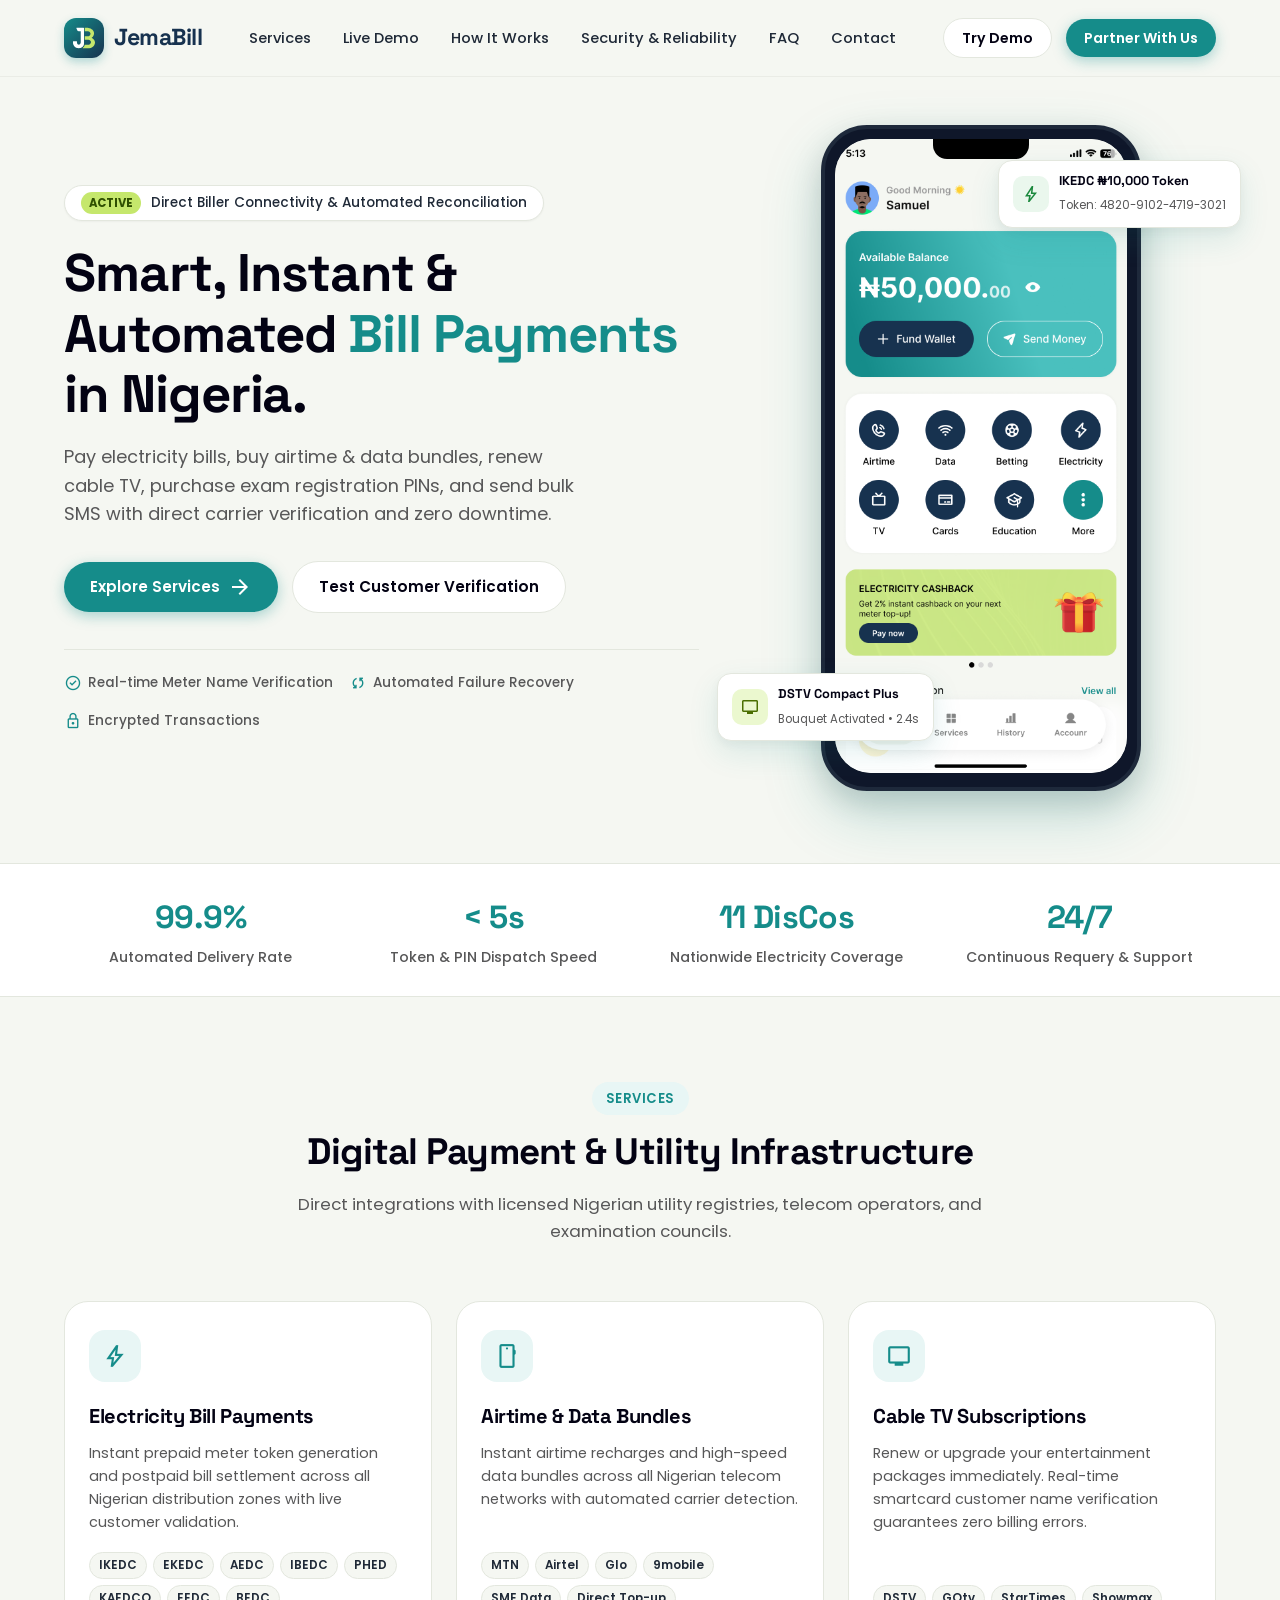
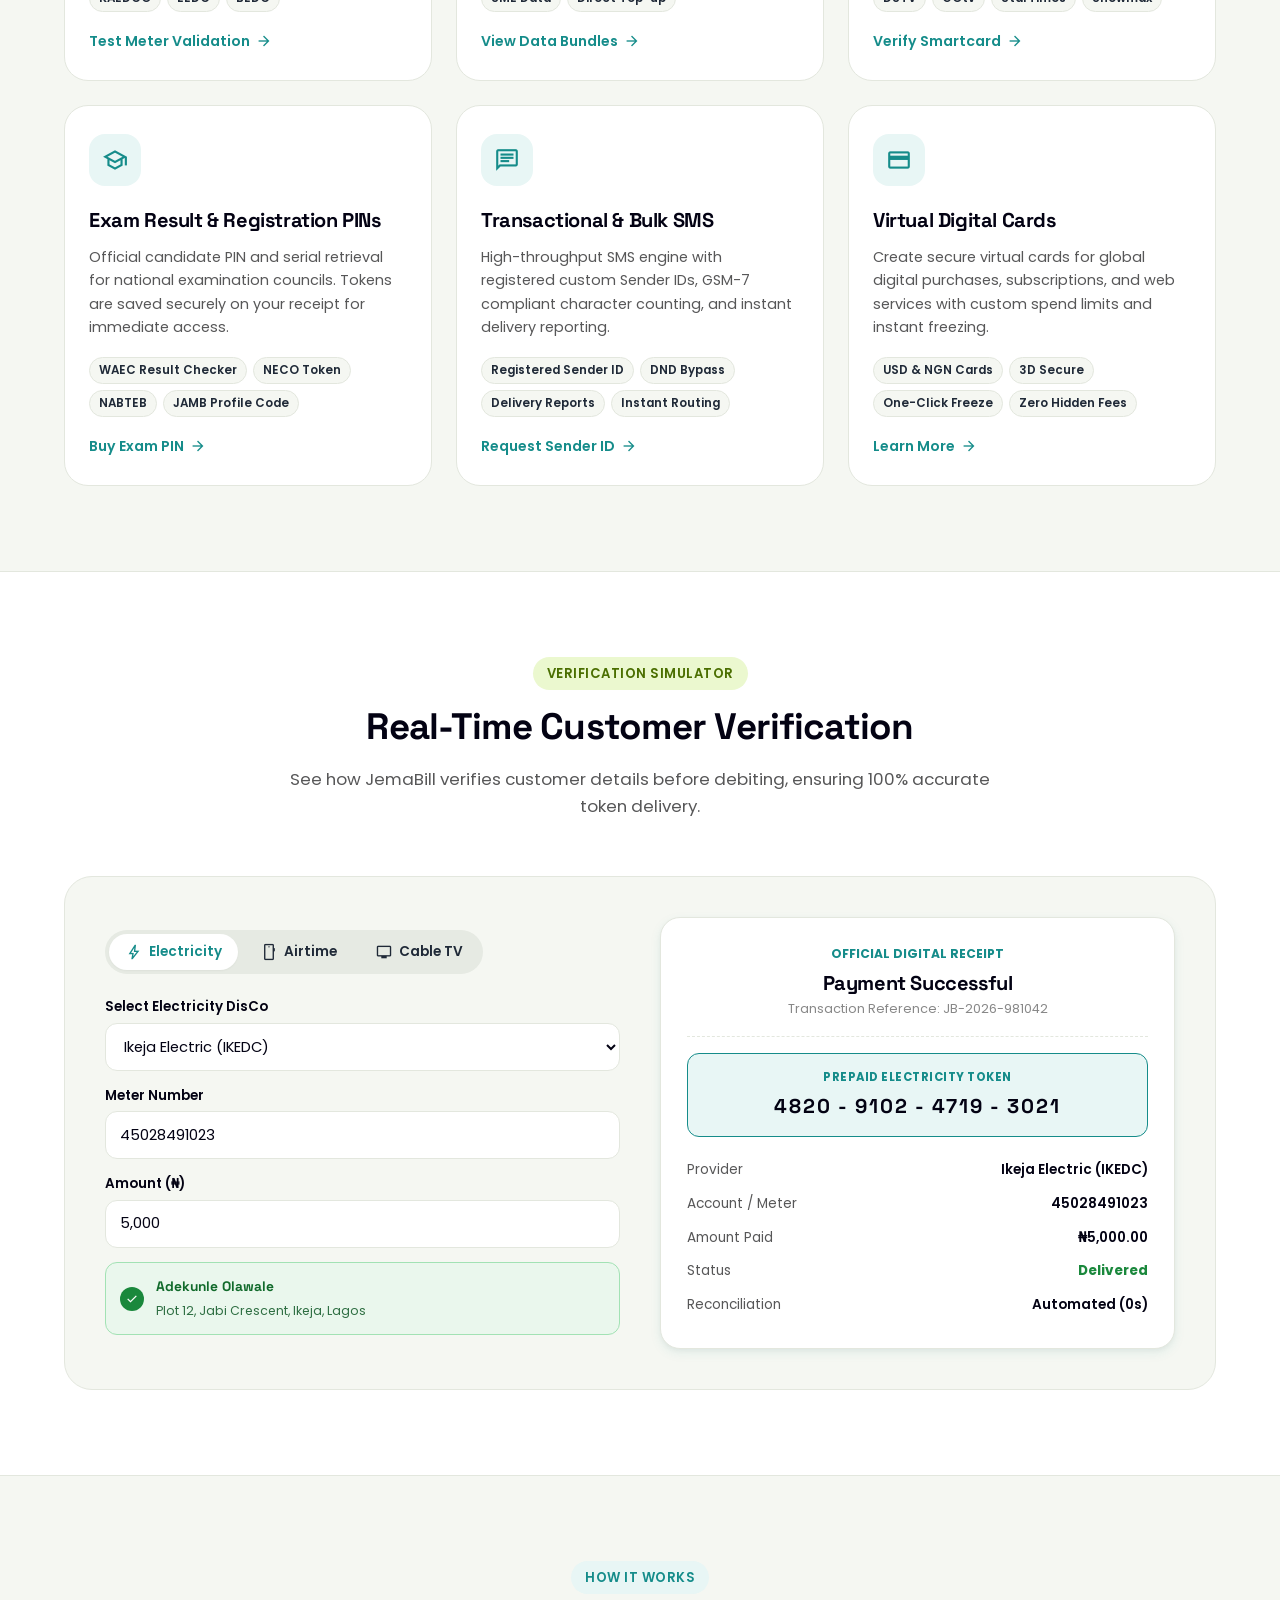
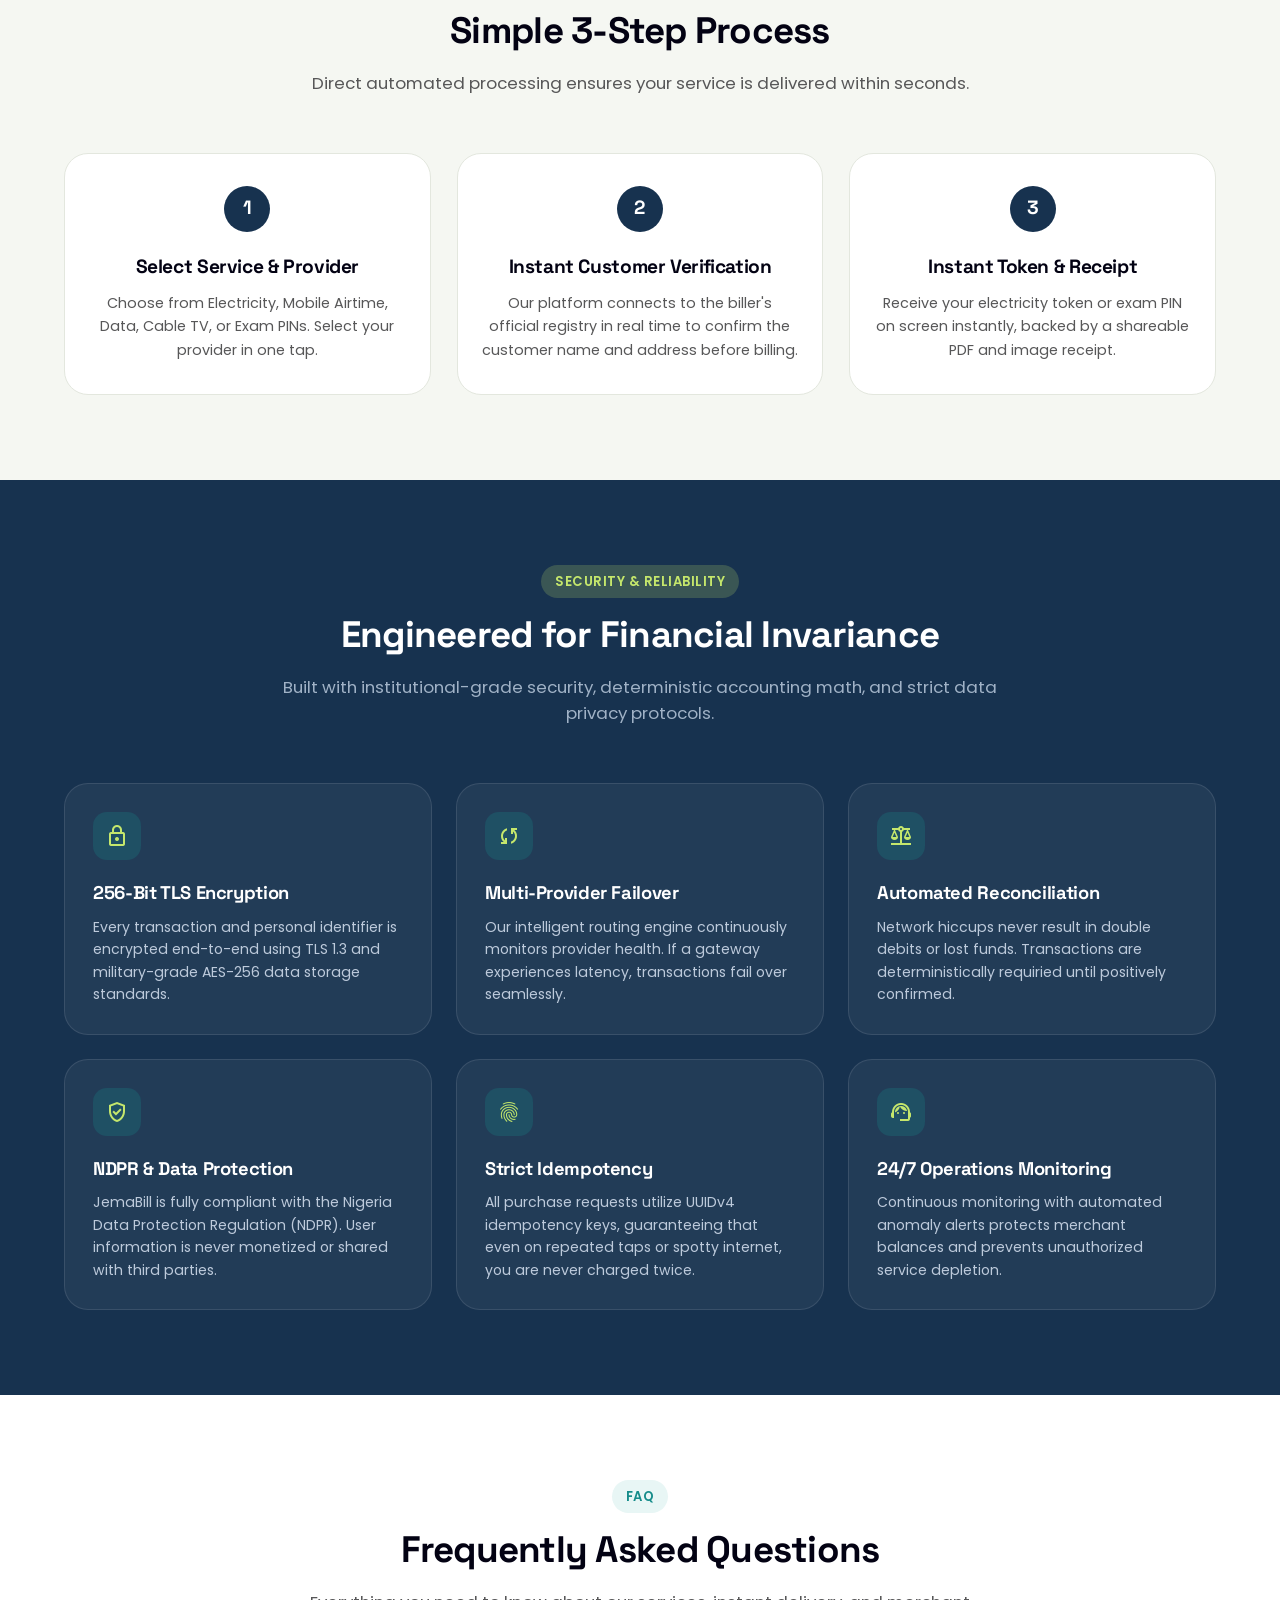
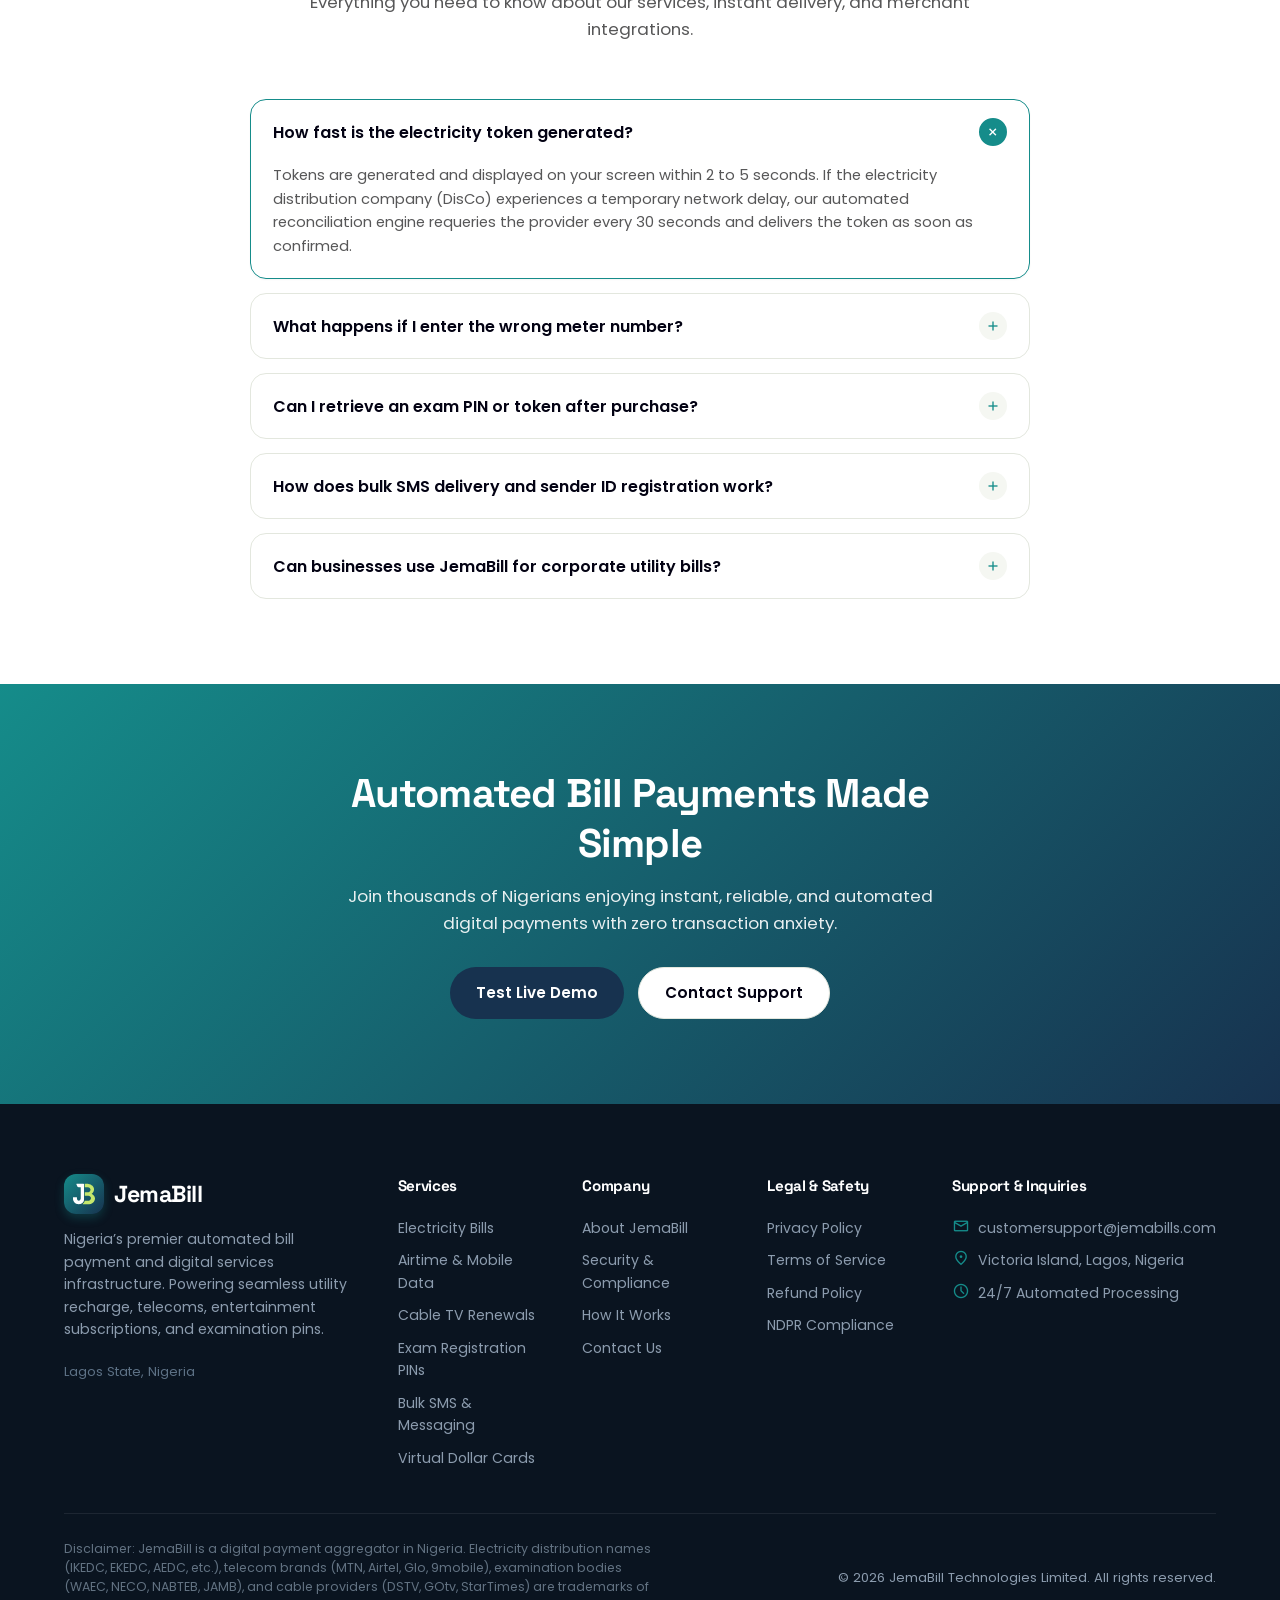
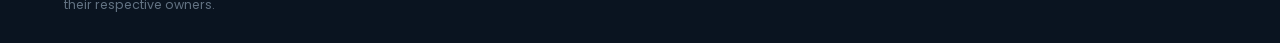
==== index.html @ 00443c1c "feat(website): official JemaBill compliance & utility bill payment website" ====
<!DOCTYPE html>
<html lang="en">
<head>
  <meta charset="UTF-8" />
  <meta name="viewport" content="width=device-width, initial-scale=1.0" />
  <title>JemaBill — Automated Bill Payments, Utility Recharges & Digital Services</title>
  <meta name="description" content="Instant electricity token generation, mobile airtime, data subscriptions, cable TV renewals, exam PINs, and bulk SMS with 99.9% uptime across Nigeria." />
  <meta name="keywords" content="bill payment nigeria, electricity token ikedc, buy mtn data, dstv subscription, waec pin, neco token, bulk sms nigeria" />
  <link rel="icon" type="image/png" href="assets/images/favicon.png" />
  <link rel="preconnect" href="https://fonts.googleapis.com" />
  <link rel="preconnect" href="https://fonts.gstatic.com" crossorigin />
  <link href="https://fonts.googleapis.com/css2?family=Poppins:wght@300;400;500;600;700&family=Space+Grotesk:wght@500;600;700&display=swap" rel="stylesheet" />
  <link rel="stylesheet" href="https://fonts.googleapis.com/css2?family=Material+Symbols+Outlined:opsz,wght,FILL,GRAD@20..48,100..700,0..1,-50..200" />
  <link rel="stylesheet" href="assets/css/style.css" />
</head>
<body>

  <!-- ================= NAVBAR ================= -->
  <header class="navbar">
    <div class="container nav-container">
      <a href="index.html" class="brand-logo">
        <div class="brand-icon">
          <svg width="22" height="22" viewBox="0 0 101 95" fill="none">
            <path d="M17.01 0C16.18.5 14.81 2 16.01 4L20.01 12.5C20.68 13.5 23.01 15.6 27.02 16H35.52V67.04C35.52 70.05 34.52 76.55 27.02 78.05C23.52 78.05 18.41 75.45 18.01 67.04V62.04H1C.67 62.04 0 62.44 0 64.04V70.05C.33 77.72 6.3 93.36 27.52 94.56C34.36 94.73 48.53 91.16 50.53 75.55V2C50.53 1.33 50.13 0 48.53 0H17.01Z" fill="#FFFFFF"/>
            <path d="M54.04 16.01V0H67.55C77.22 1.33 95.56 8.01 96.56 24.02C97.06 29.02 95.96 40.43 85.56 46.03C92.23 49.53 104.47 59.94 100.07 73.55C99.57 73.55 98.57 90.56 73.55 94.56H45.03C44.36 94.4 43.43 93.76 45.03 92.56C47.53 90.89 52.84 85.86 54.04 79.05H70.55C73.88 79.05 80.95 76.65 82.55 67.04C82.53 67.18 83.05 57.04 70.55 55.54H54.04V40.03H68.05C72.72 39.53 81.65 35.82 80.05 25.02C79.39 22.01 76.05 16.01 68.05 16.01H54.04Z" fill="#C5E76C"/>
          </svg>
        </div>
        <span>JemaBill</span>
      </a>

      <nav>
        <ul class="nav-menu">
          <li><a href="#services" class="nav-link">Services</a></li>
          <li><a href="#demo" class="nav-link">Live Demo</a></li>
          <li><a href="#how-it-works" class="nav-link">How It Works</a></li>
          <li><a href="#security" class="nav-link">Security & Reliability</a></li>
          <li><a href="#faq" class="nav-link">FAQ</a></li>
          <li><a href="contact.html" class="nav-link">Contact</a></li>
        </ul>
      </nav>

      <div class="nav-actions">
        <a href="#demo" class="btn btn-secondary btn-sm">Try Demo</a>
        <a href="contact.html" class="btn btn-primary btn-sm">Partner With Us</a>
        <button class="mobile-toggle" id="mobileToggle" aria-label="Toggle menu">
          <span class="material-symbols-outlined">menu</span>
        </button>
      </div>
    </div>
  </header>

  <!-- Mobile Drawer Menu -->
  <div class="mobile-menu" id="mobileMenu">
    <div class="mobile-menu-inner">
      <a href="#services" class="mobile-link">Services</a>
      <a href="#demo" class="mobile-link">Live Demo</a>
      <a href="#how-it-works" class="mobile-link">How It Works</a>
      <a href="#security" class="mobile-link">Security & Reliability</a>
      <a href="#faq" class="mobile-link">FAQ</a>
      <a href="services.html" class="mobile-link">Coverage</a>
      <a href="contact.html" class="mobile-link">Contact Us</a>
      <div style="margin-top:10px; display:flex; flex-direction:column; gap:10px;">
        <a href="#demo" class="btn btn-secondary" style="width:100%; text-align:center;">Try Demo</a>
        <a href="contact.html" class="btn btn-primary" style="width:100%; text-align:center;">Partner With Us</a>
      </div>
    </div>
  </div>

  <!-- ================= HERO SECTION ================= -->
  <section class="hero-section">
    <div class="container hero-grid">
      <div class="hero-content">
        <div class="hero-badge">
          <span class="hero-badge-pill">ACTIVE</span>
          <span class="hero-badge-text">Direct Biller Connectivity & Automated Reconciliation</span>
        </div>

        <h1 class="hero-title">
          Smart, Instant & Automated <span class="highlight">Bill Payments</span> in Nigeria.
        </h1>

        <p class="hero-subtitle">
          Pay electricity bills, buy airtime & data bundles, renew cable TV, purchase exam registration PINs, and send bulk SMS with direct carrier verification and zero downtime.
        </p>

        <div class="hero-actions">
          <a href="#services" class="btn btn-primary">
            <span>Explore Services</span>
            <span class="material-symbols-outlined">arrow_forward</span>
          </a>
          <a href="#demo" class="btn btn-secondary">
            <span>Test Customer Verification</span>
          </a>
        </div>

        <div class="hero-feature-pills">
          <div class="feature-pill-item">
            <span class="material-symbols-outlined">check_circle</span>
            <span>Real-time Meter Name Verification</span>
          </div>
          <div class="feature-pill-item">
            <span class="material-symbols-outlined">sync</span>
            <span>Automated Failure Recovery</span>
          </div>
          <div class="feature-pill-item">
            <span class="material-symbols-outlined">lock</span>
            <span>Encrypted Transactions</span>
          </div>
        </div>
      </div>

      <!-- Hero Visual Phone Mockup -->
      <div class="hero-visual">
        <!-- Floating Badge: Electricity Token -->
        <div class="floating-card top-right">
          <div class="floating-icon">
            <span class="material-symbols-outlined">bolt</span>
          </div>
          <div class="floating-text">
            <strong>IKEDC ₦10,000 Token</strong>
            <span>Token: 4820-9102-4719-3021</span>
          </div>
        </div>

        <!-- Floating Badge: Cable TV Active -->
        <div class="floating-card bottom-left">
          <div class="floating-icon" style="background:#EBF8CF; color:#4A6E00;">
            <span class="material-symbols-outlined">tv</span>
          </div>
          <div class="floating-text">
            <strong>DSTV Compact Plus</strong>
            <span>Bouquet Activated • 2.4s</span>
          </div>
        </div>

        <!-- Phone Mockup Frame with authentic Figma Homescreen -->
        <div class="phone-mockup-frame">
          <div class="phone-notch"></div>
          <div class="phone-screen-container">
            <img src="assets/images/homescreen.png" alt="JemaBill Mobile App Interface" class="phone-screen-image" />
          </div>
        </div>
      </div>
    </div>
  </section>

  <!-- ================= STATS SECTION ================= -->
  <section class="stats-section">
    <div class="container stats-grid">
      <div class="stat-item">
        <div class="stat-value">99.9%</div>
        <p>Automated Delivery Rate</p>
      </div>
      <div class="stat-item">
        <div class="stat-value">&lt; 5s</div>
        <p>Token & PIN Dispatch Speed</p>
      </div>
      <div class="stat-item">
        <div class="stat-value">11 DisCos</div>
        <p>Nationwide Electricity Coverage</p>
      </div>
      <div class="stat-item">
        <div class="stat-value">24/7</div>
        <p>Continuous Requery & Support</p>
      </div>
    </div>
  </section>

  <!-- ================= SERVICES SECTION ================= -->
  <section id="services" class="services-section">
    <div class="container">
      <div class="section-header">
        <span class="section-tag">SERVICES</span>
        <h2>Digital Payment & Utility Infrastructure</h2>
        <p>Direct integrations with licensed Nigerian utility registries, telecom operators, and examination councils.</p>
      </div>

      <div class="services-grid">
        <!-- Service 1: Electricity -->
        <div class="service-card">
          <div class="service-icon-box">
            <span class="material-symbols-outlined">bolt</span>
          </div>
          <h3>Electricity Bill Payments</h3>
          <p>Instant prepaid meter token generation and postpaid bill settlement across all Nigerian distribution zones with live customer validation.</p>
          <div class="biller-chips">
            <span class="biller-chip">IKEDC</span>
            <span class="biller-chip">EKEDC</span>
            <span class="biller-chip">AEDC</span>
            <span class="biller-chip">IBEDC</span>
            <span class="biller-chip">PHED</span>
            <span class="biller-chip">KAEDCO</span>
            <span class="biller-chip">EEDC</span>
            <span class="biller-chip">BEDC</span>
          </div>
          <a href="#demo" class="service-link">
            <span>Test Meter Validation</span>
            <span class="material-symbols-outlined">arrow_forward</span>
          </a>
        </div>

        <!-- Service 2: Airtime & Data -->
        <div class="service-card">
          <div class="service-icon-box">
            <span class="material-symbols-outlined">smartphone</span>
          </div>
          <h3>Airtime & Data Bundles</h3>
          <p>Instant airtime recharges and high-speed data bundles across all Nigerian telecom networks with automated carrier detection.</p>
          <div class="biller-chips">
            <span class="biller-chip">MTN</span>
            <span class="biller-chip">Airtel</span>
            <span class="biller-chip">Glo</span>
            <span class="biller-chip">9mobile</span>
            <span class="biller-chip">SME Data</span>
            <span class="biller-chip">Direct Top-up</span>
          </div>
          <a href="#demo" class="service-link">
            <span>View Data Bundles</span>
            <span class="material-symbols-outlined">arrow_forward</span>
          </a>
        </div>

        <!-- Service 3: Cable TV -->
        <div class="service-card">
          <div class="service-icon-box">
            <span class="material-symbols-outlined">tv</span>
          </div>
          <h3>Cable TV Subscriptions</h3>
          <p>Renew or upgrade your entertainment packages immediately. Real-time smartcard customer name verification guarantees zero billing errors.</p>
          <div class="biller-chips">
            <span class="biller-chip">DSTV</span>
            <span class="biller-chip">GOtv</span>
            <span class="biller-chip">StarTimes</span>
            <span class="biller-chip">Showmax</span>
          </div>
          <a href="#demo" class="service-link">
            <span>Verify Smartcard</span>
            <span class="material-symbols-outlined">arrow_forward</span>
          </a>
        </div>

        <!-- Service 4: Exam Registration PINs -->
        <div class="service-card">
          <div class="service-icon-box">
            <span class="material-symbols-outlined">school</span>
          </div>
          <h3>Exam Result & Registration PINs</h3>
          <p>Official candidate PIN and serial retrieval for national examination councils. Tokens are saved securely on your receipt for immediate access.</p>
          <div class="biller-chips">
            <span class="biller-chip">WAEC Result Checker</span>
            <span class="biller-chip">NECO Token</span>
            <span class="biller-chip">NABTEB</span>
            <span class="biller-chip">JAMB Profile Code</span>
          </div>
          <a href="#demo" class="service-link">
            <span>Buy Exam PIN</span>
            <span class="material-symbols-outlined">arrow_forward</span>
          </a>
        </div>

        <!-- Service 5: Bulk SMS & Messaging -->
        <div class="service-card">
          <div class="service-icon-box">
            <span class="material-symbols-outlined">chat</span>
          </div>
          <h3>Transactional & Bulk SMS</h3>
          <p>High-throughput SMS engine with registered custom Sender IDs, GSM-7 compliant character counting, and instant delivery reporting.</p>
          <div class="biller-chips">
            <span class="biller-chip">Registered Sender ID</span>
            <span class="biller-chip">DND Bypass</span>
            <span class="biller-chip">Delivery Reports</span>
            <span class="biller-chip">Instant Routing</span>
          </div>
          <a href="contact.html" class="service-link">
            <span>Request Sender ID</span>
            <span class="material-symbols-outlined">arrow_forward</span>
          </a>
        </div>

        <!-- Service 6: Virtual Cards -->
        <div class="service-card">
          <div class="service-icon-box">
            <span class="material-symbols-outlined">credit_card</span>
          </div>
          <h3>Virtual Digital Cards</h3>
          <p>Create secure virtual cards for global digital purchases, subscriptions, and web services with custom spend limits and instant freezing.</p>
          <div class="biller-chips">
            <span class="biller-chip">USD & NGN Cards</span>
            <span class="biller-chip">3D Secure</span>
            <span class="biller-chip">One-Click Freeze</span>
            <span class="biller-chip">Zero Hidden Fees</span>
          </div>
          <a href="contact.html" class="service-link">
            <span>Learn More</span>
            <span class="material-symbols-outlined">arrow_forward</span>
          </a>
        </div>
      </div>
    </div>
  </section>

  <!-- ================= INTERACTIVE DEMO WIDGET ================= -->
  <section id="demo" class="demo-section">
    <div class="container">
      <div class="section-header">
        <span class="section-tag lime">VERIFICATION SIMULATOR</span>
        <h2>Real-Time Customer Verification</h2>
        <p>See how JemaBill verifies customer details before debiting, ensuring 100% accurate token delivery.</p>
      </div>

      <div class="demo-card">
        <!-- Demo Controls -->
        <div>
          <div class="demo-tabs">
            <button class="demo-tab-btn active" data-target="electricity">
              <span class="material-symbols-outlined">bolt</span>
              <span>Electricity</span>
            </button>
            <button class="demo-tab-btn" data-target="airtime">
              <span class="material-symbols-outlined">smartphone</span>
              <span>Airtime</span>
            </button>
            <button class="demo-tab-btn" data-target="cable">
              <span class="material-symbols-outlined">tv</span>
              <span>Cable TV</span>
            </button>
          </div>

          <div class="demo-form">
            <div class="form-group">
              <label id="demoBillerLabel">Select Electricity DisCo</label>
              <select id="demoBillerSelect" class="form-control">
                <option value="Ikeja Electric (IKEDC)">Ikeja Electric (IKEDC)</option>
                <option value="Eko Electric (EKEDC)">Eko Electric (EKEDC)</option>
                <option value="Abuja Electric (AEDC)">Abuja Electric (AEDC)</option>
              </select>
            </div>

            <div class="form-group">
              <label id="demoAccountLabel">Meter Number</label>
              <input type="text" id="demoAccountInput" class="form-control" value="45028491023" />
            </div>

            <div class="form-group">
              <label>Amount (₦)</label>
              <input type="text" id="demoAmountInput" class="form-control" value="5,000" />
            </div>

            <!-- Verified Badge -->
            <div class="verified-preview-badge">
              <div class="verified-icon">
                <span class="material-symbols-outlined">check</span>
              </div>
              <div class="verified-info">
                <strong id="demoVerifiedName">Adekunle Olawale</strong>
                <span id="demoVerifiedSub">Plot 12, Jabi Crescent, Ikeja, Lagos</span>
              </div>
            </div>
          </div>
        </div>

        <!-- Live Simulated Receipt -->
        <div class="demo-receipt-preview">
          <div class="receipt-header">
            <div style="font-size: 0.76rem; font-weight:700; color:var(--primary); text-transform:uppercase; margin-bottom:4px;">Official Digital Receipt</div>
            <h4>Payment Successful</h4>
            <div style="font-size: 0.8rem; color:#888;">Transaction Reference: JB-2026-981042</div>
          </div>

          <div class="receipt-token-box">
            <div class="receipt-token-title" id="receiptTokenTitle">PREPAID ELECTRICITY TOKEN</div>
            <div class="receipt-token-code" id="receiptTokenCode">4820 - 9102 - 4719 - 3021</div>
          </div>

          <div class="receipt-row">
            <span>Provider</span>
            <span id="receiptBiller">Ikeja Electric (IKEDC)</span>
          </div>
          <div class="receipt-row">
            <span>Account / Meter</span>
            <span id="receiptAccount">45028491023</span>
          </div>
          <div class="receipt-row">
            <span>Amount Paid</span>
            <span id="receiptAmount">₦5,000.00</span>
          </div>
          <div class="receipt-row">
            <span>Status</span>
            <span style="color:#1A883C; font-weight:700;">Delivered</span>
          </div>
          <div class="receipt-row">
            <span>Reconciliation</span>
            <span>Automated (0s)</span>
          </div>
        </div>
      </div>
    </div>
  </section>

  <!-- ================= HOW IT WORKS ================= -->
  <section id="how-it-works" class="how-it-works">
    <div class="container">
      <div class="section-header">
        <span class="section-tag">HOW IT WORKS</span>
        <h2>Simple 3-Step Process</h2>
        <p>Direct automated processing ensures your service is delivered within seconds.</p>
      </div>

      <div class="steps-grid">
        <div class="step-card">
          <div class="step-number">1</div>
          <h3>Select Service & Provider</h3>
          <p>Choose from Electricity, Mobile Airtime, Data, Cable TV, or Exam PINs. Select your provider in one tap.</p>
        </div>

        <div class="step-card">
          <div class="step-number">2</div>
          <h3>Instant Customer Verification</h3>
          <p>Our platform connects to the biller's official registry in real time to confirm the customer name and address before billing.</p>
        </div>

        <div class="step-card">
          <div class="step-number">3</div>
          <h3>Instant Token & Receipt</h3>
          <p>Receive your electricity token or exam PIN on screen instantly, backed by a shareable PDF and image receipt.</p>
        </div>
      </div>
    </div>
  </section>

  <!-- ================= SECURITY & COMPLIANCE ================= -->
  <section id="security" class="security-section">
    <div class="container">
      <div class="section-header">
        <span class="section-tag" style="background:rgba(197,231,108,0.2); color:#C5E76C;">SECURITY & RELIABILITY</span>
        <h2>Engineered for Financial Invariance</h2>
        <p>Built with institutional-grade security, deterministic accounting math, and strict data privacy protocols.</p>
      </div>

      <div class="security-grid">
        <div class="security-card">
          <div class="security-icon">
            <span class="material-symbols-outlined">lock</span>
          </div>
          <h3>256-Bit TLS Encryption</h3>
          <p>Every transaction and personal identifier is encrypted end-to-end using TLS 1.3 and military-grade AES-256 data storage standards.</p>
        </div>

        <div class="security-card">
          <div class="security-icon">
            <span class="material-symbols-outlined">sync</span>
          </div>
          <h3>Multi-Provider Failover</h3>
          <p>Our intelligent routing engine continuously monitors provider health. If a gateway experiences latency, transactions fail over seamlessly.</p>
        </div>

        <div class="security-card">
          <div class="security-icon">
            <span class="material-symbols-outlined">balance</span>
          </div>
          <h3>Automated Reconciliation</h3>
          <p>Network hiccups never result in double debits or lost funds. Transactions are deterministically requiried until positively confirmed.</p>
        </div>

        <div class="security-card">
          <div class="security-icon">
            <span class="material-symbols-outlined">verified_user</span>
          </div>
          <h3>NDPR & Data Protection</h3>
          <p>JemaBill is fully compliant with the Nigeria Data Protection Regulation (NDPR). User information is never monetized or shared with third parties.</p>
        </div>

        <div class="security-card">
          <div class="security-icon">
            <span class="material-symbols-outlined">fingerprint</span>
          </div>
          <h3>Strict Idempotency</h3>
          <p>All purchase requests utilize UUIDv4 idempotency keys, guaranteeing that even on repeated taps or spotty internet, you are never charged twice.</p>
        </div>

        <div class="security-card">
          <div class="security-icon">
            <span class="material-symbols-outlined">support_agent</span>
          </div>
          <h3>24/7 Operations Monitoring</h3>
          <p>Continuous monitoring with automated anomaly alerts protects merchant balances and prevents unauthorized service depletion.</p>
        </div>
      </div>
    </div>
  </section>


  <!-- ================= FAQ SECTION ================= -->
  <section id="faq" class="faq-section">
    <div class="container">
      <div class="section-header">
        <span class="section-tag">FAQ</span>
        <h2>Frequently Asked Questions</h2>
        <p>Everything you need to know about our services, instant delivery, and merchant integrations.</p>
      </div>

      <div class="faq-accordion">
        <div class="faq-item active">
          <button class="faq-question">
            <span>How fast is the electricity token generated?</span>
            <span class="faq-icon">
              <span class="material-symbols-outlined">add</span>
            </span>
          </button>
          <div class="faq-answer">
            <p>Tokens are generated and displayed on your screen within 2 to 5 seconds. If the electricity distribution company (DisCo) experiences a temporary network delay, our automated reconciliation engine requeries the provider every 30 seconds and delivers the token as soon as confirmed.</p>
          </div>
        </div>

        <div class="faq-item">
          <button class="faq-question">
            <span>What happens if I enter the wrong meter number?</span>
            <span class="faq-icon">
              <span class="material-symbols-outlined">add</span>
            </span>
          </button>
          <div class="faq-answer">
            <p>JemaBill enforces mandatory real-time customer verification. Before any payment is processed, we query the DisCo registry to display the registered customer name and service address, eliminating accidental recharges of the wrong meter.</p>
          </div>
        </div>

        <div class="faq-item">
          <button class="faq-question">
            <span>Can I retrieve an exam PIN or token after purchase?</span>
            <span class="faq-icon">
              <span class="material-symbols-outlined">add</span>
            </span>
          </button>
          <div class="faq-answer">
            <p>Yes. All purchased exam PINs (WAEC, NECO, NABTEB) and electricity tokens are stored permanently in your transaction history. You can also re-fetch tokens directly from our delivery recovery service without paying again.</p>
          </div>
        </div>

        <div class="faq-item">
          <button class="faq-question">
            <span>How does bulk SMS delivery and sender ID registration work?</span>
            <span class="faq-icon">
              <span class="material-symbols-outlined">add</span>
            </span>
          </button>
          <div class="faq-answer">
            <p>We provide direct-route SMS delivery across MTN, Airtel, Glo, and 9mobile. Custom sender IDs can be submitted for regulatory approval, ensuring your messages avoid DND filtering and arrive with maximum deliverability.</p>
          </div>
        </div>

        <div class="faq-item">
          <button class="faq-question">
            <span>Can businesses use JemaBill for corporate utility bills?</span>
            <span class="faq-icon">
              <span class="material-symbols-outlined">add</span>
            </span>
          </button>
          <div class="faq-answer">
            <p>Yes. Businesses, schools, and organizations can manage multi-meter electricity recharges, team airtime and data bundles, and bulk examination PINs seamlessly through the JemaBill platform.</p>
          </div>
        </div>
      </div>
    </div>
  </section>

  <!-- ================= CTA BANNER ================= -->
  <section class="cta-section">
    <div class="container cta-box">
      <h2>Automated Bill Payments Made Simple</h2>
      <p>Join thousands of Nigerians enjoying instant, reliable, and automated digital payments with zero transaction anxiety.</p>
      <div class="cta-buttons">
        <a href="#demo" class="btn btn-navy">Test Live Demo</a>
        <a href="contact.html" class="btn btn-secondary">Contact Support</a>
      </div>
    </div>
  </section>

  <!-- ================= FOOTER ================= -->
  <footer class="footer">
    <div class="container">
      <div class="footer-top">
        <div class="footer-brand">
          <a href="index.html" class="brand-logo" style="color:#FFFFFF;">
            <div class="brand-icon">
              <svg width="22" height="22" viewBox="0 0 101 95" fill="none">
                <path d="M17.01 0C16.18.5 14.81 2 16.01 4L20.01 12.5C20.68 13.5 23.01 15.6 27.02 16H35.52V67.04C35.52 70.05 34.52 76.55 27.02 78.05C23.52 78.05 18.41 75.45 18.01 67.04V62.04H1C.67 62.04 0 62.44 0 64.04V70.05C.33 77.72 6.3 93.36 27.52 94.56C34.36 94.73 48.53 91.16 50.53 75.55V2C50.53 1.33 50.13 0 48.53 0H17.01Z" fill="#FFFFFF"/>
                <path d="M54.04 16.01V0H67.55C77.22 1.33 95.56 8.01 96.56 24.02C97.06 29.02 95.96 40.43 85.56 46.03C92.23 49.53 104.47 59.94 100.07 73.55C99.57 73.55 98.57 90.56 73.55 94.56H45.03C44.36 94.4 43.43 93.76 45.03 92.56C47.53 90.89 52.84 85.86 54.04 79.05H70.55C73.88 79.05 80.95 76.65 82.55 67.04C82.53 67.18 83.05 57.04 70.55 55.54H54.04V40.03H68.05C72.72 39.53 81.65 35.82 80.05 25.02C79.39 22.01 76.05 16.01 68.05 16.01H54.04Z" fill="#C5E76C"/>
              </svg>
            </div>
            <span>JemaBill</span>
          </a>
          <p>
            Nigeria’s premier automated bill payment and digital services infrastructure. Powering seamless utility recharge, telecoms, entertainment subscriptions, and examination pins.
          </p>
          <div style="font-size:0.82rem; color:#5D7185;">
            Lagos State, Nigeria
          </div>
        </div>

        <div class="footer-col">
          <h4>Services</h4>
          <ul class="footer-links">
            <li><a href="#services">Electricity Bills</a></li>
            <li><a href="#services">Airtime & Mobile Data</a></li>
            <li><a href="#services">Cable TV Renewals</a></li>
            <li><a href="#services">Exam Registration PINs</a></li>
            <li><a href="#services">Bulk SMS & Messaging</a></li>
            <li><a href="#services">Virtual Dollar Cards</a></li>
          </ul>
        </div>

        <div class="footer-col">
          <h4>Company</h4>
          <ul class="footer-links">
            <li><a href="services.html">About JemaBill</a></li>
            <li><a href="#security">Security & Compliance</a></li>
            <li><a href="#how-it-works">How It Works</a></li>
            <li><a href="contact.html">Contact Us</a></li>
          </ul>
        </div>

        <div class="footer-col">
          <h4>Legal & Safety</h4>
          <ul class="footer-links">
            <li><a href="privacy.html">Privacy Policy</a></li>
            <li><a href="terms.html">Terms of Service</a></li>
            <li><a href="terms.html#refund">Refund Policy</a></li>
            <li><a href="privacy.html#ndpr">NDPR Compliance</a></li>
          </ul>
        </div>

        <div class="footer-col">
          <h4>Support & Inquiries</h4>
          <div class="footer-contact-item">
            <span class="material-symbols-outlined">mail</span>
            <span>customersupport@jemabills.com</span>
          </div>
          <div class="footer-contact-item">
            <span class="material-symbols-outlined">location_on</span>
            <span>Victoria Island, Lagos, Nigeria</span>
          </div>
          <div class="footer-contact-item">
            <span class="material-symbols-outlined">schedule</span>
            <span>24/7 Automated Processing</span>
          </div>
        </div>
      </div>

      <div class="footer-bottom">
        <div class="footer-disclaimer">
          Disclaimer: JemaBill is a digital payment aggregator in Nigeria. Electricity distribution names (IKEDC, EKEDC, AEDC, etc.), telecom brands (MTN, Airtel, Glo, 9mobile), examination bodies (WAEC, NECO, NABTEB, JAMB), and cable providers (DSTV, GOtv, StarTimes) are trademarks of their respective owners.
        </div>
        <div>
          &copy; 2026 JemaBill Technologies Limited. All rights reserved.
        </div>
      </div>
    </div>
  </footer>

  <script src="assets/js/main.js"></script>
</body>
</html>
---- assets/css/style.css ----
/* ==========================================================================
   JEMABILL — OFFICIAL DESIGN SYSTEM & STYLESHEET
   Typography: Space Grotesk (Headings) & Poppins (Body & UI)
   Icons: Material Symbols Outlined
   Palette: #158C8A (Teal), #17324F (Navy), #F5F7F2 (Off-White), #C5E76C (Lime)
   ========================================================================== */

:root {
  --primary: #158C8A;
  --primary-hover: #0F6F6D;
  --primary-dark: #0D5755;
  --primary-light: #E8F6F5;
  --primary-subtle: #F0F9F8;
  --navy: #17324F;
  --navy-dark: #0F2033;
  --dark: #030213;
  --text-main: #1F2937;
  --text-muted: #575758;
  --text-light: #8A8A8E;
  --bg-page: #F5F7F2;
  --bg-card: #FFFFFF;
  --border-color: #E3E7DE;
  --border-light: #EFEFEF;
  --accent-lime: #C5E76C;
  --accent-green: #1A883C;
  --accent-green-bg: #EAF7ED;
  --shadow-sm: 0 1px 2px rgba(0, 0, 0, 0.04);
  --shadow-md: 0 4px 12px rgba(21, 140, 138, 0.08), 0 2px 4px rgba(0, 0, 0, 0.04);
  --shadow-lg: 0 12px 30px rgba(21, 140, 138, 0.12), 0 4px 10px rgba(0, 0, 0, 0.04);
  --shadow-hover: 0 18px 40px rgba(21, 140, 138, 0.16);
  --radius-sm: 8px;
  --radius-md: 16px;
  --radius-lg: 24px;
  --radius-full: 9999px;
  --font-heading: 'Space Grotesk', sans-serif;
  --font-body: 'Poppins', -apple-system, BlinkMacSystemFont, 'Segoe UI', Roboto, sans-serif;
  --transition: all 0.25s cubic-bezier(0.16, 1, 0.3, 1);
}

/* Base & Reset */
*, *::before, *::after {
  box-sizing: border-box;
  margin: 0;
  padding: 0;
}

html {
  scroll-behavior: smooth;
  font-size: 16px;
}

body {
  font-family: var(--font-body);
  color: var(--text-main);
  background-color: var(--bg-page);
  line-height: 1.6;
  -webkit-font-smoothing: antialiased;
  -moz-osx-font-smoothing: grayscale;
  overflow-x: hidden;
}

h1, h2, h3, h4, h5, h6, .brand-logo, .hero-title, .stat-value {
  font-family: var(--font-heading);
  letter-spacing: -0.02em;
}

a {
  color: inherit;
  text-decoration: none;
  transition: var(--transition);
}

img, svg {
  display: block;
  max-width: 100%;
}

button, input, select, textarea {
  font-family: var(--font-body);
  font-size: inherit;
  border: none;
  outline: none;
}

.container {
  width: 100%;
  max-width: 1200px;
  margin: 0 auto;
  padding: 0 24px;
}

/* Material Symbols Setup */
@font-face {
  font-family: 'Material Symbols Outlined';
  font-style: normal;
  font-weight: 100 700;
  src: url('../fonts/material-symbols-outlined.woff2') format('woff2');
  font-display: block;
}

.material-symbols-outlined {
  font-family: 'Material Symbols Outlined';
  font-weight: normal;
  font-style: normal;
  font-size: 24px;
  line-height: 1;
  letter-spacing: normal;
  text-transform: none;
  display: inline-block;
  white-space: nowrap;
  word-wrap: normal;
  direction: ltr;
  -webkit-font-feature-settings: 'liga';
  -webkit-font-smoothing: antialiased;
  vertical-align: middle;
}

/* Typography Helpers */
.section-tag {
  display: inline-flex;
  align-items: center;
  gap: 8px;
  padding: 6px 14px;
  background-color: var(--primary-light);
  color: var(--primary);
  font-size: 0.82rem;
  font-weight: 600;
  text-transform: uppercase;
  letter-spacing: 0.5px;
  border-radius: var(--radius-full);
  margin-bottom: 14px;
  font-family: var(--font-body);
}

.section-tag.lime {
  background-color: #EBF8CF;
  color: #4A6E00;
}

.section-header {
  text-align: center;
  max-width: 720px;
  margin: 0 auto 56px;
}

.section-header h2 {
  font-size: 2.3rem;
  font-weight: 700;
  color: var(--dark);
  line-height: 1.25;
  margin-bottom: 16px;
}

.section-header p {
  font-size: 1.05rem;
  color: var(--text-muted);
}

/* Buttons */
.btn {
  display: inline-flex;
  align-items: center;
  justify-content: center;
  gap: 8px;
  font-weight: 600;
  border-radius: var(--radius-full);
  padding: 13px 26px;
  cursor: pointer;
  transition: var(--transition);
  text-align: center;
  font-size: 0.95rem;
}

.btn-primary {
  background-color: var(--primary);
  color: #FFFFFF;
  box-shadow: 0 4px 14px rgba(21, 140, 138, 0.35);
}

.btn-primary:hover {
  background-color: var(--primary-hover);
  transform: translateY(-2px);
  box-shadow: 0 6px 20px rgba(21, 140, 138, 0.45);
}

.btn-secondary {
  background-color: #FFFFFF;
  color: var(--dark);
  border: 1.5px solid var(--border-color);
}

.btn-secondary:hover {
  background-color: var(--bg-page);
  border-color: var(--primary);
  color: var(--primary);
}

.btn-navy {
  background-color: var(--navy);
  color: #FFFFFF;
}

.btn-navy:hover {
  background-color: var(--navy-dark);
  transform: translateY(-2px);
}

.btn-sm {
  padding: 8px 18px;
  font-size: 0.88rem;
}

/* ==========================================================================
   NAVBAR
   ========================================================================== */
.navbar {
  position: sticky;
  top: 0;
  width: 100%;
  background-color: rgba(245, 247, 242, 0.92);
  backdrop-filter: blur(12px);
  -webkit-backdrop-filter: blur(12px);
  z-index: 1000;
  border-bottom: 1px solid rgba(227, 231, 222, 0.6);
  transition: var(--transition);
}

.nav-container {
  display: flex;
  align-items: center;
  justify-content: space-between;
  height: 76px;
}

.brand-logo {
  display: flex;
  align-items: center;
  gap: 10px;
  font-size: 1.45rem;
  font-weight: 700;
  color: var(--navy);
}

.brand-icon {
  width: 40px;
  height: 40px;
  border-radius: 12px;
  background: linear-gradient(135deg, var(--primary) 0%, #17324F 100%);
  display: flex;
  align-items: center;
  justify-content: center;
  color: #FFFFFF;
  box-shadow: 0 4px 10px rgba(21, 140, 138, 0.3);
}

.nav-menu {
  display: flex;
  align-items: center;
  gap: 32px;
  list-style: none;
}

.nav-link {
  font-size: 0.92rem;
  font-weight: 500;
  color: var(--text-main);
  padding: 6px 0;
  position: relative;
}

.nav-link:hover, .nav-link.active {
  color: var(--primary);
}

.nav-link::after {
  content: '';
  position: absolute;
  bottom: 0;
  left: 0;
  width: 0;
  height: 2px;
  background-color: var(--primary);
  transition: var(--transition);
}

.nav-link:hover::after, .nav-link.active::after {
  width: 100%;
}

.nav-actions {
  display: flex;
  align-items: center;
  gap: 14px;
}

.mobile-toggle {
  display: none;
  background: none;
  cursor: pointer;
  padding: 8px;
  color: var(--dark);
}

.mobile-menu {
  display: none;
  background-color: #FFFFFF;
  border-bottom: 1px solid var(--border-color);
  padding: 20px 24px 28px;
  box-shadow: var(--shadow-md);
  position: fixed;
  top: 72px;
  left: 0;
  right: 0;
  z-index: 99;
}

.mobile-menu.open {
  display: block;
}

.mobile-menu-inner {
  display: flex;
  flex-direction: column;
  gap: 14px;
}

.mobile-link {
  font-size: 1rem;
  font-weight: 500;
  color: var(--dark);
  padding: 8px 0;
  border-bottom: 1px solid var(--border-light);
}

.mobile-link:hover {
  color: var(--primary);
}

/* ==========================================================================
   HERO SECTION
   ========================================================================== */
.hero-section {
  padding: 48px 0 72px;
  position: relative;
  overflow: hidden;
}

.hero-grid {
  display: grid;
  grid-template-columns: 1.15fr 0.85fr;
  align-items: center;
  gap: 48px;
}

.hero-content {
  position: relative;
  z-index: 2;
}

.hero-badge {
  display: inline-flex;
  align-items: center;
  gap: 10px;
  background-color: #FFFFFF;
  border: 1px solid var(--border-color);
  padding: 6px 16px;
  border-radius: var(--radius-full);
  margin-bottom: 22px;
  box-shadow: var(--shadow-sm);
}

.hero-badge-pill {
  background-color: var(--accent-lime);
  color: #2F4F00;
  font-size: 0.72rem;
  font-weight: 700;
  padding: 2px 8px;
  border-radius: var(--radius-full);
  text-transform: uppercase;
}

.hero-badge-text {
  font-size: 0.85rem;
  font-weight: 500;
  color: var(--text-main);
}

.hero-title {
  font-size: 3.3rem;
  font-weight: 700;
  color: var(--dark);
  line-height: 1.15;
  margin-bottom: 18px;
}

.hero-title .highlight {
  color: var(--primary);
}

.hero-subtitle {
  font-size: 1.12rem;
  line-height: 1.6;
  color: var(--text-muted);
  margin-bottom: 32px;
  max-width: 530px;
}

.hero-actions {
  display: flex;
  align-items: center;
  gap: 14px;
  margin-bottom: 36px;
  flex-wrap: wrap;
}

.hero-feature-pills {
  display: flex;
  align-items: center;
  gap: 16px;
  padding-top: 22px;
  border-top: 1px solid var(--border-color);
  flex-wrap: wrap;
}

.feature-pill-item {
  display: flex;
  align-items: center;
  gap: 6px;
  font-size: 0.85rem;
  font-weight: 500;
  color: var(--text-muted);
}

.feature-pill-item .material-symbols-outlined {
  color: var(--primary);
  font-size: 18px;
}

/* Hero Mockup Preview */
.hero-visual {
  position: relative;
  display: flex;
  justify-content: center;
}

.phone-mockup-frame {
  width: 320px;
  background: #0F172A;
  border-radius: 46px;
  padding: 10px 10px 14px;
  box-shadow: 0 25px 60px rgba(21, 140, 138, 0.22), 0 12px 30px rgba(0, 0, 0, 0.15);
  border: 4px solid #1E293B;
  position: relative;
  z-index: 1;
}

.phone-notch {
  width: 96px;
  height: 20px;
  background: #000000;
  border-radius: 0 0 14px 14px;
  position: absolute;
  top: 10px;
  left: 50%;
  transform: translateX(-50%);
  z-index: 10;
}

.phone-screen-container {
  width: 100%;
  border-radius: 36px;
  overflow: hidden;
  background-color: #F5F7F2;
  box-shadow: inset 0 0 4px rgba(0, 0, 0, 0.08);
  display: block;
}

.phone-screen-image {
  width: 100%;
  height: auto;
  display: block;
  object-fit: cover;
  border-radius: 36px;
}

/* Floating Notification Badges on Hero */
.floating-card {
  position: absolute;
  background: #FFFFFF;
  border-radius: 14px;
  padding: 10px 14px;
  box-shadow: var(--shadow-lg);
  display: flex;
  align-items: center;
  gap: 10px;
  z-index: 2;
  animation: float 4s ease-in-out infinite;
  border: 1px solid var(--border-color);
}

.floating-card.top-right {
  top: 35px;
  right: -25px;
  animation-delay: 0s;
}

.floating-card.bottom-left {
  bottom: 50px;
  left: -30px;
  animation-delay: 2s;
}

.floating-icon {
  width: 36px;
  height: 36px;
  border-radius: 10px;
  background-color: var(--accent-green-bg);
  color: var(--accent-green);
  display: flex;
  align-items: center;
  justify-content: center;
}

.floating-icon .material-symbols-outlined {
  font-size: 20px;
}

.floating-text strong {
  display: block;
  font-size: 0.8rem;
  color: var(--dark);
  font-family: var(--font-heading);
}

.floating-text span {
  font-size: 0.72rem;
  color: var(--text-muted);
}

@keyframes float {
  0%, 100% { transform: translateY(0); }
  50% { transform: translateY(-8px); }
}

/* ==========================================================================
   STATS BAR (REALISTIC VALUES)
   ========================================================================== */
.stats-section {
  padding: 28px 0;
  background-color: #FFFFFF;
  border-top: 1px solid var(--border-color);
  border-bottom: 1px solid var(--border-color);
}

.stats-grid {
  display: grid;
  grid-template-columns: repeat(4, 1fr);
  gap: 20px;
  text-align: center;
}

.stat-item .stat-value {
  font-size: 2rem;
  font-weight: 700;
  color: var(--primary);
  margin-bottom: 2px;
}

.stat-item p {
  font-size: 0.88rem;
  color: var(--text-muted);
  font-weight: 500;
}

/* ==========================================================================
   SERVICES SHOWCASE
   ========================================================================== */
.services-section {
  padding: 85px 0;
}

.services-grid {
  display: grid;
  grid-template-columns: repeat(3, 1fr);
  gap: 24px;
}

.service-card {
  background-color: var(--bg-card);
  border-radius: var(--radius-lg);
  padding: 28px 24px;
  border: 1px solid var(--border-color);
  transition: var(--transition);
  display: flex;
  flex-direction: column;
}

.service-card:hover {
  transform: translateY(-5px);
  box-shadow: var(--shadow-hover);
  border-color: rgba(21, 140, 138, 0.4);
}

.service-icon-box {
  width: 52px;
  height: 52px;
  border-radius: 16px;
  background-color: var(--primary-light);
  color: var(--primary);
  display: flex;
  align-items: center;
  justify-content: center;
  margin-bottom: 18px;
}

.service-icon-box .material-symbols-outlined {
  font-size: 26px;
}

.service-card h3 {
  font-size: 1.25rem;
  font-weight: 700;
  color: var(--dark);
  margin-bottom: 10px;
}

.service-card p {
  color: var(--text-muted);
  font-size: 0.9rem;
  line-height: 1.6;
  margin-bottom: 18px;
  flex: 1;
}

.biller-chips {
  display: flex;
  flex-wrap: wrap;
  gap: 6px;
  margin-bottom: 18px;
}

.biller-chip {
  padding: 3px 9px;
  border-radius: var(--radius-full);
  background-color: var(--bg-page);
  font-size: 0.74rem;
  font-weight: 600;
  color: var(--text-main);
  border: 1px solid var(--border-color);
}

.service-link {
  display: inline-flex;
  align-items: center;
  gap: 5px;
  font-size: 0.88rem;
  font-weight: 600;
  color: var(--primary);
}

.service-link .material-symbols-outlined {
  font-size: 18px;
  transition: var(--transition);
}

.service-link:hover .material-symbols-outlined {
  transform: translateX(4px);
}

/* ==========================================================================
   INTERACTIVE VERIFICATION DEMO WIDGET
   ========================================================================== */
.demo-section {
  padding: 85px 0;
  background-color: #FFFFFF;
  border-top: 1px solid var(--border-color);
  border-bottom: 1px solid var(--border-color);
}

.demo-card {
  background-color: var(--bg-page);
  border-radius: 28px;
  border: 1px solid var(--border-color);
  padding: 40px;
  display: grid;
  grid-template-columns: 1fr 1fr;
  gap: 40px;
  align-items: center;
}

.demo-tabs {
  display: flex;
  gap: 6px;
  margin-bottom: 22px;
  background-color: #E6EAE3;
  padding: 4px;
  border-radius: var(--radius-full);
  width: fit-content;
}

.demo-tab-btn {
  display: inline-flex;
  align-items: center;
  gap: 6px;
  padding: 8px 16px;
  border-radius: var(--radius-full);
  font-size: 0.85rem;
  font-weight: 600;
  color: var(--text-main);
  cursor: pointer;
  background: none;
  transition: var(--transition);
}

.demo-tab-btn .material-symbols-outlined {
  font-size: 18px;
}

.demo-tab-btn.active {
  background-color: #FFFFFF;
  color: var(--primary);
  box-shadow: var(--shadow-sm);
}

.demo-form {
  display: flex;
  flex-direction: column;
  gap: 14px;
}

.form-group {
  display: flex;
  flex-direction: column;
  gap: 5px;
}

.form-group label {
  font-size: 0.84rem;
  font-weight: 600;
  color: var(--dark);
}

.form-control {
  height: 48px;
  background-color: #FFFFFF;
  border: 1.5px solid var(--border-color);
  border-radius: 12px;
  padding: 0 14px;
  font-size: 0.92rem;
  color: var(--dark);
  transition: var(--transition);
}

.form-control:focus {
  border-color: var(--primary);
  box-shadow: 0 0 0 3px rgba(21, 140, 138, 0.15);
}

.verified-preview-badge {
  display: flex;
  align-items: center;
  gap: 12px;
  background-color: #EAF7ED;
  border: 1.5px solid #A2E2B4;
  border-radius: 12px;
  padding: 12px 14px;
}

.verified-icon {
  width: 24px;
  height: 24px;
  border-radius: 50%;
  background-color: var(--accent-green);
  color: #FFFFFF;
  display: flex;
  align-items: center;
  justify-content: center;
}

.verified-icon .material-symbols-outlined {
  font-size: 16px;
}

.verified-info strong {
  display: block;
  font-size: 0.86rem;
  color: #116A2B;
  font-family: var(--font-heading);
}

.verified-info span {
  font-size: 0.78rem;
  color: #2F6F43;
}

.demo-receipt-preview {
  background-color: #FFFFFF;
  border-radius: 20px;
  padding: 26px;
  border: 1px solid var(--border-color);
  box-shadow: var(--shadow-md);
}

.receipt-header {
  text-align: center;
  padding-bottom: 16px;
  border-bottom: 1px dashed var(--border-color);
  margin-bottom: 16px;
}

.receipt-header h4 {
  font-size: 1.25rem;
  color: var(--dark);
  font-weight: 700;
}

.receipt-token-box {
  background-color: var(--primary-light);
  border: 1.5px solid var(--primary);
  border-radius: 12px;
  padding: 14px;
  text-align: center;
  margin-bottom: 16px;
}

.receipt-token-title {
  font-size: 0.72rem;
  font-weight: 700;
  color: var(--primary);
  letter-spacing: 0.5px;
  margin-bottom: 4px;
}

.receipt-token-code {
  font-size: 1.25rem;
  font-weight: 700;
  letter-spacing: 2px;
  color: var(--dark);
  font-family: var(--font-heading);
}

.receipt-row {
  display: flex;
  justify-content: space-between;
  padding: 6px 0;
  font-size: 0.85rem;
}

.receipt-row span:first-child {
  color: var(--text-muted);
}

.receipt-row span:last-child {
  font-weight: 600;
  color: var(--dark);
}

/* ==========================================================================
   HOW IT WORKS
   ========================================================================== */
.how-it-works {
  padding: 85px 0;
}

.steps-grid {
  display: grid;
  grid-template-columns: repeat(3, 1fr);
  gap: 26px;
}

.step-card {
  background-color: var(--bg-card);
  border-radius: var(--radius-lg);
  padding: 32px 24px;
  border: 1px solid var(--border-color);
  text-align: center;
}

.step-number {
  width: 46px;
  height: 46px;
  border-radius: 50%;
  background-color: var(--navy);
  color: #FFFFFF;
  font-weight: 700;
  font-size: 1.2rem;
  font-family: var(--font-heading);
  display: flex;
  align-items: center;
  justify-content: center;
  margin: 0 auto 20px;
}

.step-card h3 {
  font-size: 1.2rem;
  font-weight: 700;
  color: var(--dark);
  margin-bottom: 10px;
}

.step-card p {
  color: var(--text-muted);
  font-size: 0.9rem;
}

/* ==========================================================================
   SECURITY & RELIABILITY
   ========================================================================== */
.security-section {
  padding: 85px 0;
  background-color: var(--navy);
  color: #FFFFFF;
}

.security-section .section-header h2 {
  color: #FFFFFF;
}

.security-section .section-header p {
  color: #A0B2C6;
}

.security-grid {
  display: grid;
  grid-template-columns: repeat(3, 1fr);
  gap: 24px;
}

.security-card {
  background: rgba(255, 255, 255, 0.05);
  border: 1px solid rgba(255, 255, 255, 0.1);
  border-radius: var(--radius-lg);
  padding: 28px;
  transition: var(--transition);
}

.security-card:hover {
  background: rgba(255, 255, 255, 0.08);
  border-color: var(--primary);
  transform: translateY(-4px);
}

.security-icon {
  width: 48px;
  height: 48px;
  border-radius: 14px;
  background-color: rgba(21, 140, 138, 0.25);
  color: var(--accent-lime);
  display: flex;
  align-items: center;
  justify-content: center;
  margin-bottom: 18px;
}

.security-icon .material-symbols-outlined {
  font-size: 24px;
}

.security-card h3 {
  font-size: 1.15rem;
  font-weight: 700;
  margin-bottom: 8px;
  color: #FFFFFF;
}

.security-card p {
  color: #BDCADB;
  font-size: 0.88rem;
  line-height: 1.6;
}

/* ==========================================================================
   FAQ ACCORDION
   ========================================================================== */
.faq-section {
  padding: 85px 0;
  background-color: #FFFFFF;
}

.faq-accordion {
  max-width: 780px;
  margin: 0 auto;
  display: flex;
  flex-direction: column;
  gap: 14px;
}

.faq-item {
  border: 1px solid var(--border-color);
  border-radius: 16px;
  overflow: hidden;
  transition: var(--transition);
}

.faq-item.active {
  border-color: var(--primary);
  box-shadow: var(--shadow-sm);
}

.faq-question {
  width: 100%;
  display: flex;
  align-items: center;
  justify-content: space-between;
  padding: 18px 22px;
  background: none;
  cursor: pointer;
  text-align: left;
  font-size: 1rem;
  font-weight: 600;
  color: var(--dark);
}

.faq-icon {
  width: 28px;
  height: 28px;
  border-radius: 50%;
  background-color: var(--bg-page);
  display: flex;
  align-items: center;
  justify-content: center;
  color: var(--primary);
  transition: var(--transition);
}

.faq-icon .material-symbols-outlined {
  font-size: 18px;
}

.faq-item.active .faq-icon {
  transform: rotate(45deg);
  background-color: var(--primary);
  color: #FFFFFF;
}

.faq-answer {
  max-height: 0;
  overflow: hidden;
  transition: max-height 0.35s ease-out, padding 0.35s ease;
  padding: 0 22px;
  color: var(--text-muted);
  font-size: 0.92rem;
  line-height: 1.6;
}

.faq-item.active .faq-answer {
  max-height: 300px;
  padding-bottom: 20px;
}

/* ==========================================================================
   BOTTOM CTA SECTION
   ========================================================================== */
.cta-section {
  padding: 85px 0;
  background: linear-gradient(135deg, var(--primary) 0%, #17324F 100%);
  color: #FFFFFF;
  text-align: center;
}

.cta-box {
  max-width: 660px;
  margin: 0 auto;
}

.cta-box h2 {
  font-size: 2.5rem;
  font-weight: 700;
  line-height: 1.25;
  margin-bottom: 14px;
}

.cta-box p {
  font-size: 1.05rem;
  opacity: 0.9;
  margin-bottom: 30px;
}

.cta-buttons {
  display: flex;
  justify-content: center;
  gap: 14px;
  flex-wrap: wrap;
}

/* ==========================================================================
   FOOTER
   ========================================================================== */
.footer {
  background-color: #0A1420;
  color: #8C9CAE;
  padding: 70px 0 28px;
  font-size: 0.88rem;
}

.footer-top {
  display: grid;
  grid-template-columns: 2fr 1fr 1fr 1fr 1.4fr;
  gap: 36px;
  padding-bottom: 44px;
  border-bottom: 1px solid rgba(255, 255, 255, 0.08);
}

.footer-brand p {
  margin: 14px 0 20px;
  line-height: 1.6;
  max-width: 290px;
}

.footer-col h4 {
  color: #FFFFFF;
  font-size: 0.95rem;
  font-weight: 700;
  margin-bottom: 18px;
}

.footer-links {
  list-style: none;
  display: flex;
  flex-direction: column;
  gap: 10px;
}

.footer-links a:hover {
  color: var(--accent-lime);
}

.footer-contact-item {
  display: flex;
  align-items: flex-start;
  gap: 8px;
  margin-bottom: 10px;
}

.footer-contact-item .material-symbols-outlined {
  font-size: 18px;
  color: var(--primary);
}

.footer-bottom {
  display: flex;
  align-items: center;
  justify-content: space-between;
  padding-top: 26px;
  font-size: 0.82rem;
  flex-wrap: wrap;
  gap: 14px;
}

.footer-disclaimer {
  max-width: 600px;
  font-size: 0.78rem;
  line-height: 1.5;
  color: #627282;
}

/* ==========================================================================
   RESPONSIVE DESIGN
   ========================================================================== */
@media (max-width: 1024px) {
  .hero-grid {
    grid-template-columns: 1fr;
    text-align: center;
    gap: 36px;
  }
  .hero-content {
    display: flex;
    flex-direction: column;
    align-items: center;
  }
  .hero-subtitle {
    margin: 0 auto 28px;
  }
  .hero-actions, .hero-feature-pills {
    justify-content: center;
  }
  .services-grid {
    grid-template-columns: repeat(2, 1fr);
  }
  .demo-card {
    grid-template-columns: 1fr;
    padding: 28px;
  }
  .footer-top {
    grid-template-columns: repeat(2, 1fr);
  }
}

@media (max-width: 768px) {
  .nav-menu, .nav-actions .btn-sm {
    display: none;
  }
  .mobile-toggle {
    display: block;
  }
  .hero-title {
    font-size: 2.3rem;
  }
  .stats-grid {
    grid-template-columns: repeat(2, 1fr);
  }
  .services-grid, .steps-grid, .security-grid {
    grid-template-columns: 1fr;
  }
  .floating-card {
    display: none;
  }
  .footer-top {
    grid-template-columns: 1fr;
  }
  .footer-bottom {
    flex-direction: column;
    text-align: center;
  }
}
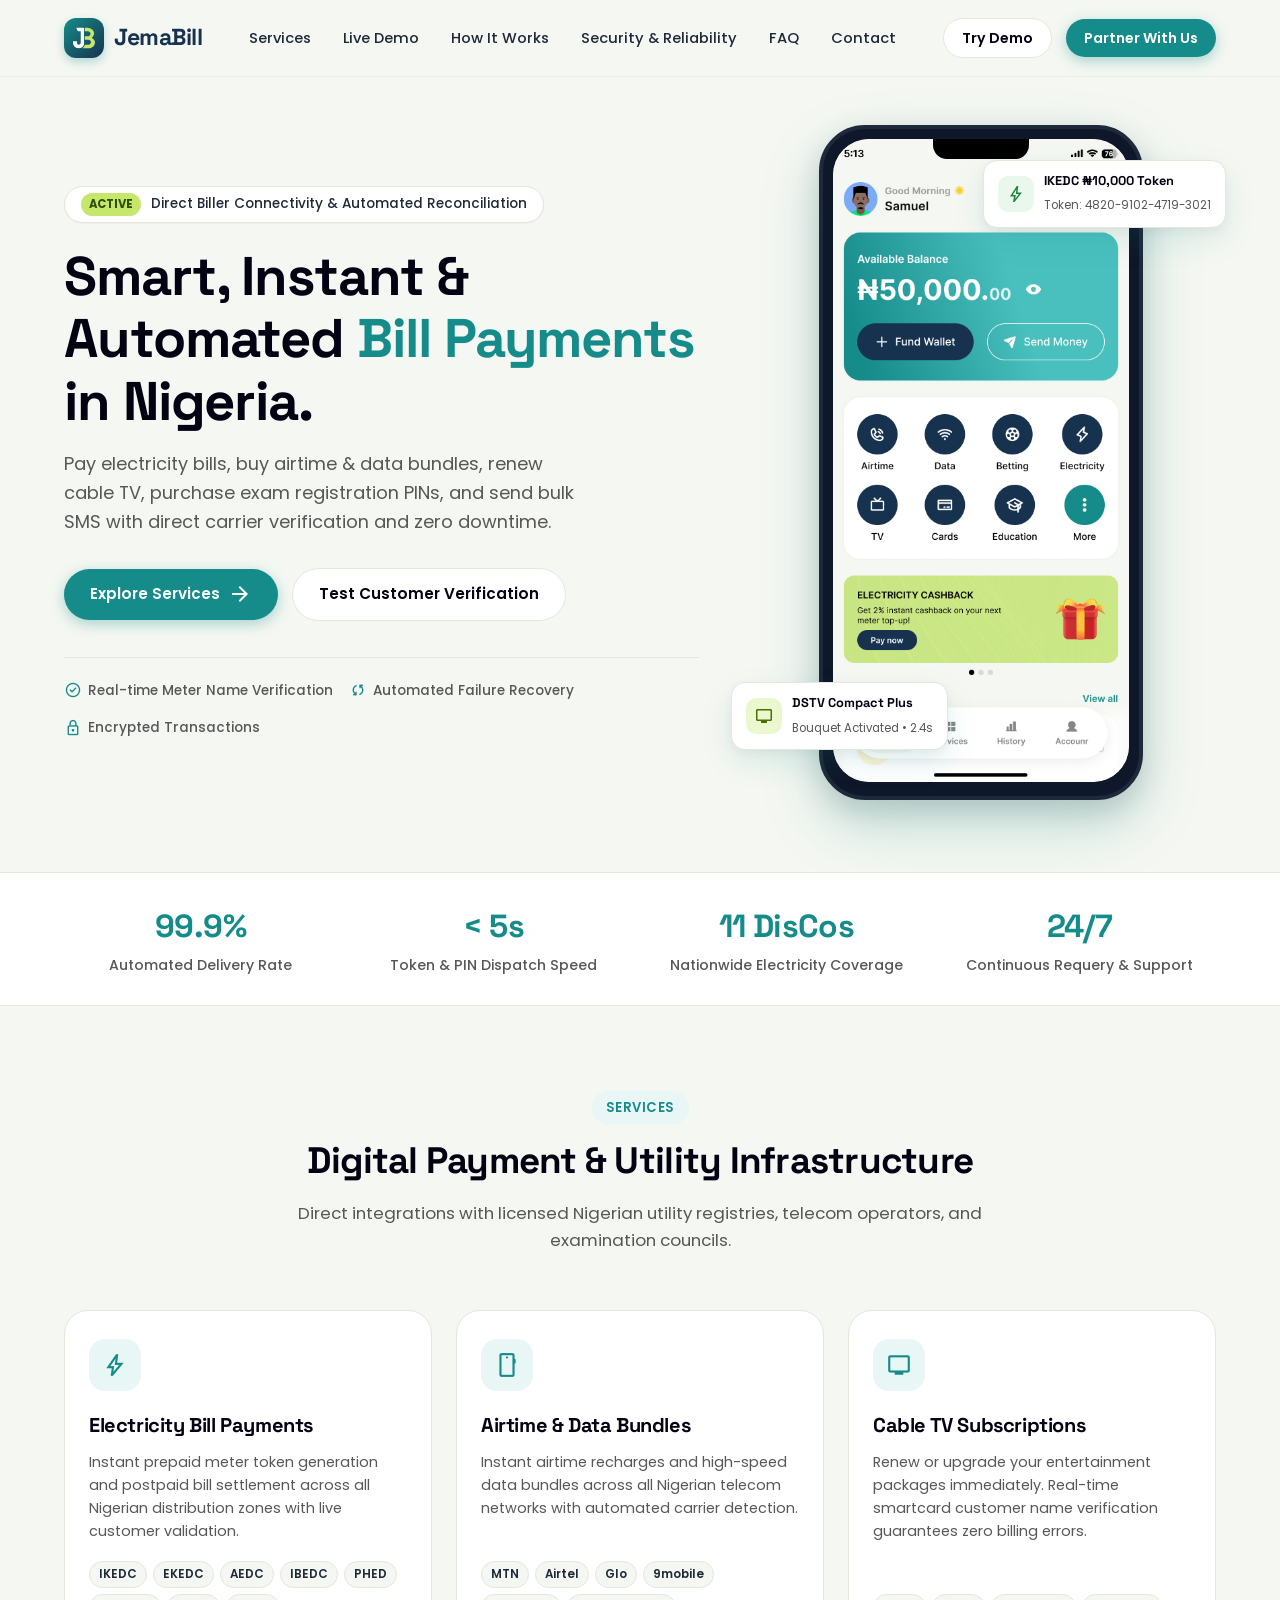
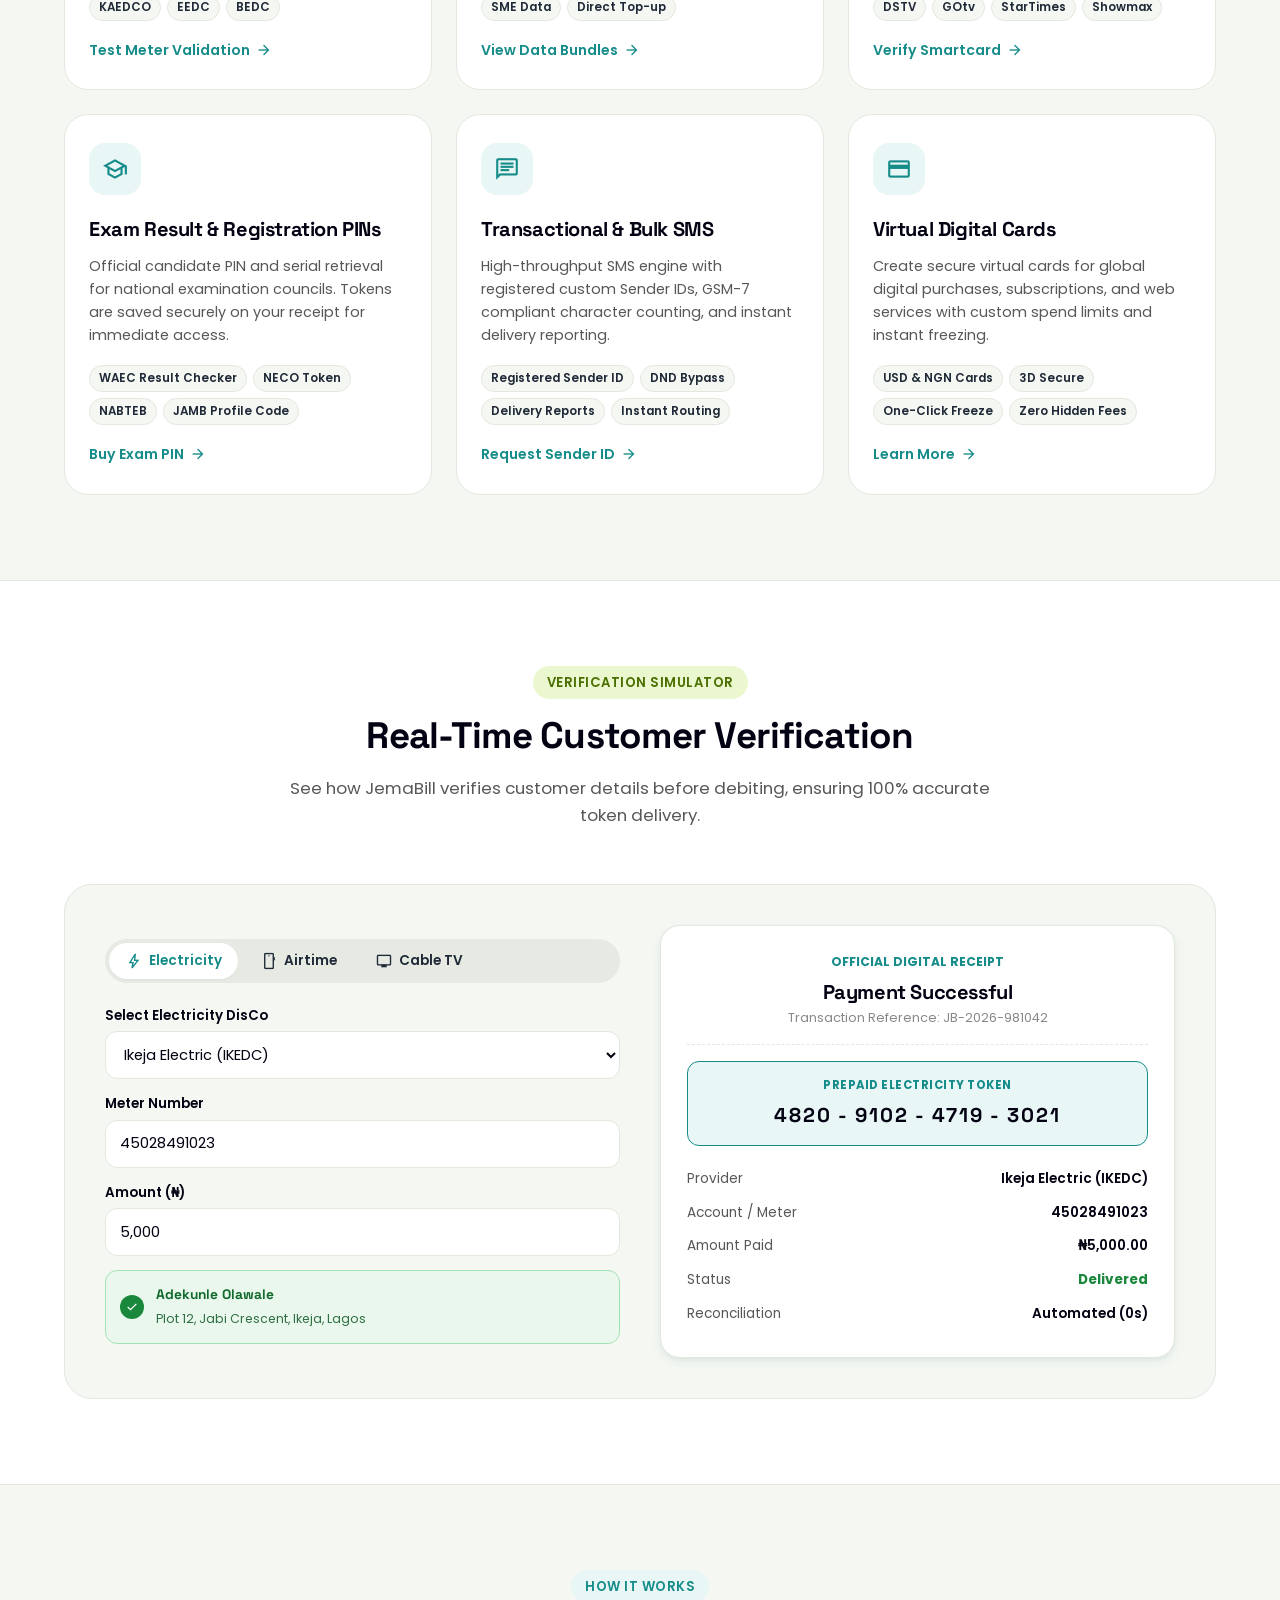
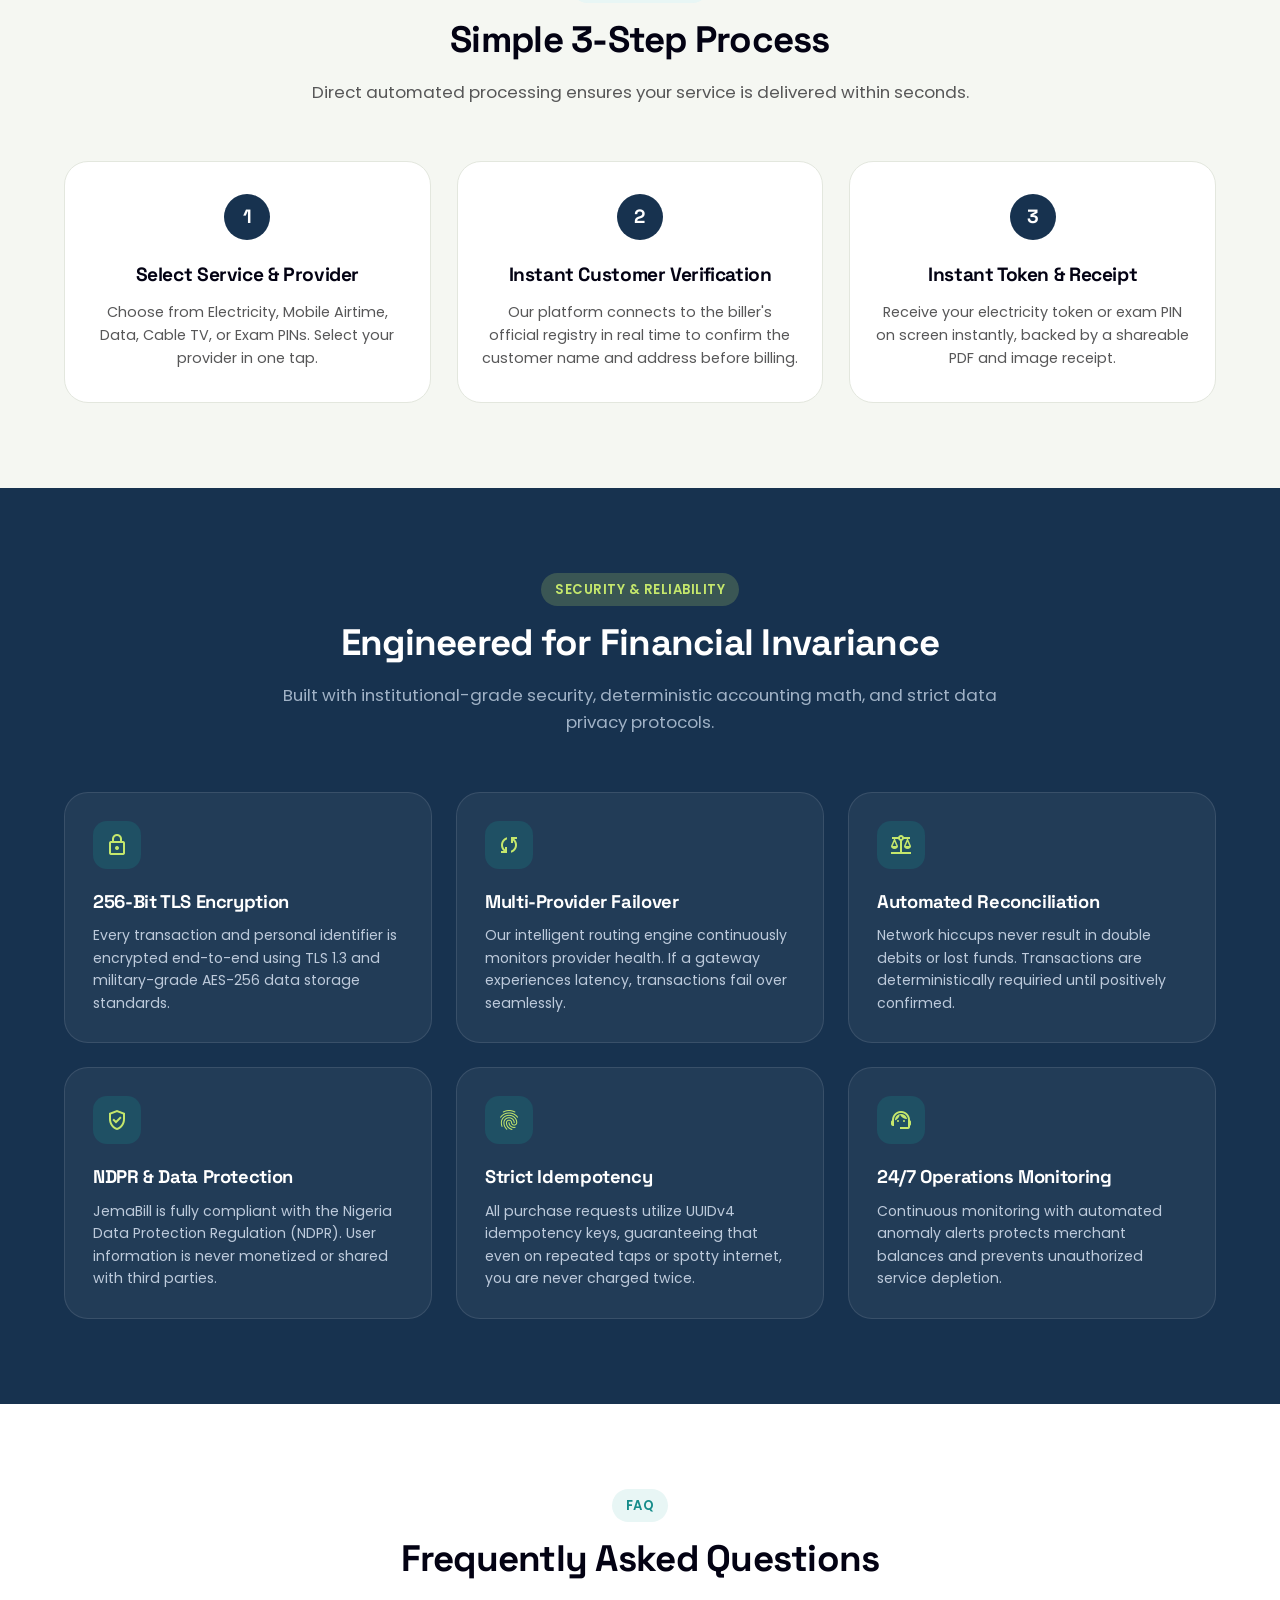
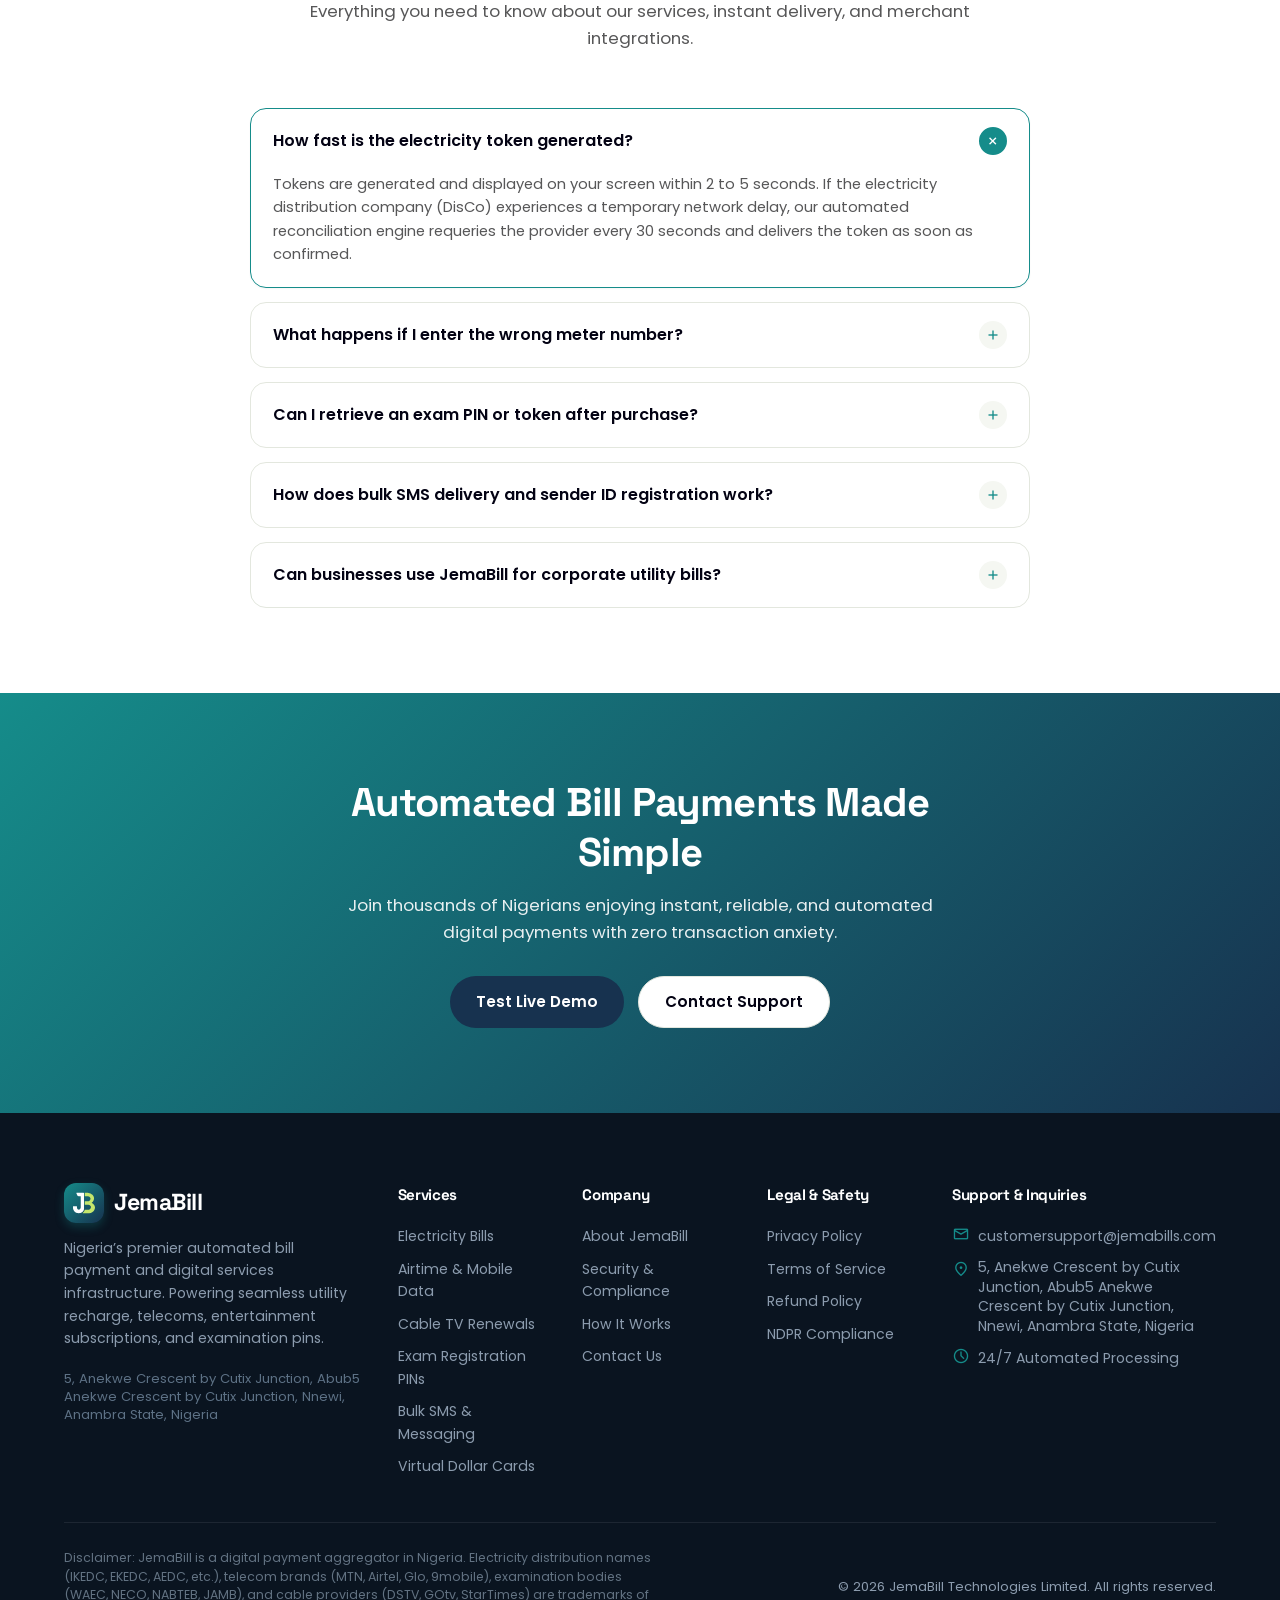
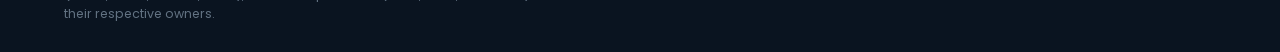
==== commit b2be1b90: "fix(website): update official corporate address to Nnewi Anambra State" ====
--- a/index.html
+++ b/index.html
@@ -592,8 +592,8 @@
           <p>
             Nigeria’s premier automated bill payment and digital services infrastructure. Powering seamless utility recharge, telecoms, entertainment subscriptions, and examination pins.
           </p>
-          <div style="font-size:0.82rem; color:#5D7185;">
-            Lagos State, Nigeria
+          <div style="font-size:0.82rem; color:#5D7185; line-height:1.4;">
+            5, Anekwe Crescent by Cutix Junction, Abub5 Anekwe Crescent by Cutix Junction, Nnewi, Anambra State, Nigeria
           </div>
         </div>
 
@@ -635,9 +635,9 @@
             <span class="material-symbols-outlined">mail</span>
             <span>customersupport@jemabills.com</span>
           </div>
-          <div class="footer-contact-item">
-            <span class="material-symbols-outlined">location_on</span>
-            <span>Victoria Island, Lagos, Nigeria</span>
+          <div class="footer-contact-item" style="align-items:flex-start;">
+            <span class="material-symbols-outlined" style="margin-top:2px;">location_on</span>
+            <span style="line-height:1.4;">5, Anekwe Crescent by Cutix Junction, Abub5 Anekwe Crescent by Cutix Junction, Nnewi, Anambra State, Nigeria</span>
           </div>
           <div class="footer-contact-item">
             <span class="material-symbols-outlined">schedule</span>
--- a/assets/css/style.css
+++ b/assets/css/style.css
@@ -386,7 +386,7 @@
 }
 
 .hero-title {
-  font-size: 3.3rem;
+  font-size: clamp(2.1rem, 4.8vw, 3.4rem);
   font-weight: 700;
   color: var(--dark);
   line-height: 1.15;
@@ -398,7 +398,7 @@
 }
 
 .hero-subtitle {
-  font-size: 1.12rem;
+  font-size: clamp(0.95rem, 1.8vw, 1.12rem);
   line-height: 1.6;
   color: var(--text-muted);
   margin-bottom: 32px;
@@ -441,10 +441,14 @@
   position: relative;
   display: flex;
   justify-content: center;
+  width: 100%;
+  max-width: 440px;
+  margin: 0 auto;
 }
 
 .phone-mockup-frame {
-  width: 320px;
+  width: 100%;
+  max-width: 324px;
   background: #0F172A;
   border-radius: 46px;
   padding: 10px 10px 14px;
@@ -695,7 +699,14 @@
   background-color: #E6EAE3;
   padding: 4px;
   border-radius: var(--radius-full);
-  width: fit-content;
+  max-width: 100%;
+  overflow-x: auto;
+  scrollbar-width: none;
+  -webkit-overflow-scrolling: touch;
+}
+
+.demo-tabs::-webkit-scrollbar {
+  display: none;
 }
 
 .demo-tab-btn {
@@ -710,6 +721,8 @@
   cursor: pointer;
   background: none;
   transition: var(--transition);
+  white-space: nowrap;
+  flex-shrink: 0;
 }
 
 .demo-tab-btn .material-symbols-outlined {
@@ -1155,61 +1168,222 @@
 }
 
 /* ==========================================================================
-   RESPONSIVE DESIGN
+   RESPONSIVE DESIGN SYSTEM (ALL SCREENS: MOBILE, TABLET, DESKTOP)
    ========================================================================== */
+
+/* Shared Subpage Utilities */
+.page-hero-title {
+  font-size: clamp(1.9rem, 4.5vw, 2.9rem);
+  font-weight: 800;
+  color: var(--dark);
+  margin-bottom: 12px;
+  line-height: 1.2;
+}
+
+.page-hero-subtitle {
+  color: var(--text-muted);
+  font-size: clamp(0.95rem, 1.8vw, 1.12rem);
+  max-width: 680px;
+  margin: 0 auto;
+  line-height: 1.6;
+}
+
+/* --- Breakpoint: Laptops & Small Desktops (<= 1200px) --- */
+@media (max-width: 1200px) {
+  .container {
+    max-width: 100%;
+    padding: 0 20px;
+  }
+  .footer-top {
+    grid-template-columns: 1.5fr 1fr 1fr 1fr 1.2fr;
+    gap: 28px;
+  }
+}
+
+/* --- Breakpoint: Tablets Landscape & Portrait (<= 1024px) --- */
 @media (max-width: 1024px) {
+  .hero-section {
+    padding: 36px 0 60px;
+  }
   .hero-grid {
     grid-template-columns: 1fr;
     text-align: center;
-    gap: 36px;
+    gap: 40px;
   }
   .hero-content {
     display: flex;
     flex-direction: column;
     align-items: center;
+    max-width: 720px;
+    margin: 0 auto;
   }
   .hero-subtitle {
-    margin: 0 auto 28px;
+    margin: 0 auto 26px;
   }
   .hero-actions, .hero-feature-pills {
     justify-content: center;
   }
+  .floating-card {
+    display: none;
+  }
   .services-grid {
     grid-template-columns: repeat(2, 1fr);
+    gap: 20px;
   }
   .demo-card {
     grid-template-columns: 1fr;
-    padding: 28px;
+    padding: 32px 28px;
+    gap: 32px;
   }
   .footer-top {
     grid-template-columns: repeat(2, 1fr);
-  }
-}
-
+    gap: 32px;
+  }
+}
+
+/* --- Breakpoint: Phablets & Mobile Landscape (<= 768px) --- */
 @media (max-width: 768px) {
+  .navbar {
+    height: 68px;
+  }
   .nav-menu, .nav-actions .btn-sm {
     display: none;
   }
   .mobile-toggle {
     display: block;
   }
-  .hero-title {
-    font-size: 2.3rem;
+  .hero-section {
+    padding: 28px 0 50px;
+  }
+  .hero-badge {
+    padding: 6px 12px;
+    margin-bottom: 16px;
+  }
+  .hero-badge-text {
+    font-size: 0.8rem;
+  }
+  .stats-section {
+    padding: 22px 0;
   }
   .stats-grid {
     grid-template-columns: repeat(2, 1fr);
-  }
-  .services-grid, .steps-grid, .security-grid {
+    gap: 16px 12px;
+  }
+  .stat-item .stat-value {
+    font-size: 1.8rem;
+  }
+  .stat-item p {
+    font-size: 0.8rem;
+  }
+  .services-section,
+  .demo-section,
+  .steps-section,
+  .security-section,
+  .faq-section,
+  .cta-section {
+    padding: 55px 0;
+  }
+  .services-grid,
+  .steps-grid,
+  .security-grid {
     grid-template-columns: 1fr;
-  }
-  .floating-card {
-    display: none;
+    gap: 18px;
+  }
+  .step-card,
+  .security-card,
+  .service-card {
+    padding: 24px 20px;
+  }
+  .demo-card {
+    padding: 24px 18px;
+    border-radius: 20px;
+  }
+  .cta-box h2 {
+    font-size: 2rem;
+  }
+  .footer {
+    padding: 50px 0 24px;
   }
   .footer-top {
     grid-template-columns: 1fr;
+    gap: 28px;
   }
   .footer-bottom {
     flex-direction: column;
     text-align: center;
-  }
-}
+    gap: 12px;
+  }
+  .footer-brand p {
+    max-width: 100%;
+  }
+}
+
+/* --- Breakpoint: Standard & Small Mobile Phones (<= 480px) --- */
+@media (max-width: 480px) {
+  .container {
+    padding: 0 16px;
+  }
+  .hero-actions {
+    flex-direction: column;
+    width: 100%;
+    gap: 10px;
+  }
+  .hero-actions .btn {
+    width: 100%;
+    justify-content: center;
+  }
+  .hero-feature-pills {
+    flex-direction: column;
+    align-items: center;
+    gap: 10px;
+    width: 100%;
+  }
+  .phone-mockup-frame {
+    max-width: 285px;
+    border-radius: 38px;
+    padding: 8px 8px 10px;
+    border-width: 3px;
+  }
+  .phone-notch {
+    width: 80px;
+    height: 16px;
+    border-radius: 0 0 10px 10px;
+  }
+  .phone-screen-container,
+  .phone-screen-image {
+    border-radius: 30px;
+  }
+  .demo-tab-btn {
+    padding: 6px 12px;
+    font-size: 0.78rem;
+  }
+  .receipt-box {
+    padding: 16px 14px;
+    border-radius: 14px;
+  }
+  .receipt-header h4 {
+    font-size: 0.95rem;
+  }
+  .receipt-token-val {
+    font-size: 1.05rem;
+    padding: 8px 10px;
+    letter-spacing: 1px;
+  }
+  .cta-buttons {
+    flex-direction: column;
+    width: 100%;
+    gap: 10px;
+  }
+  .cta-buttons .btn {
+    width: 100%;
+    justify-content: center;
+  }
+  .faq-question {
+    padding: 16px;
+    font-size: 0.94rem;
+  }
+  .faq-answer p {
+    font-size: 0.88rem;
+    padding: 0 16px 16px;
+  }
+}
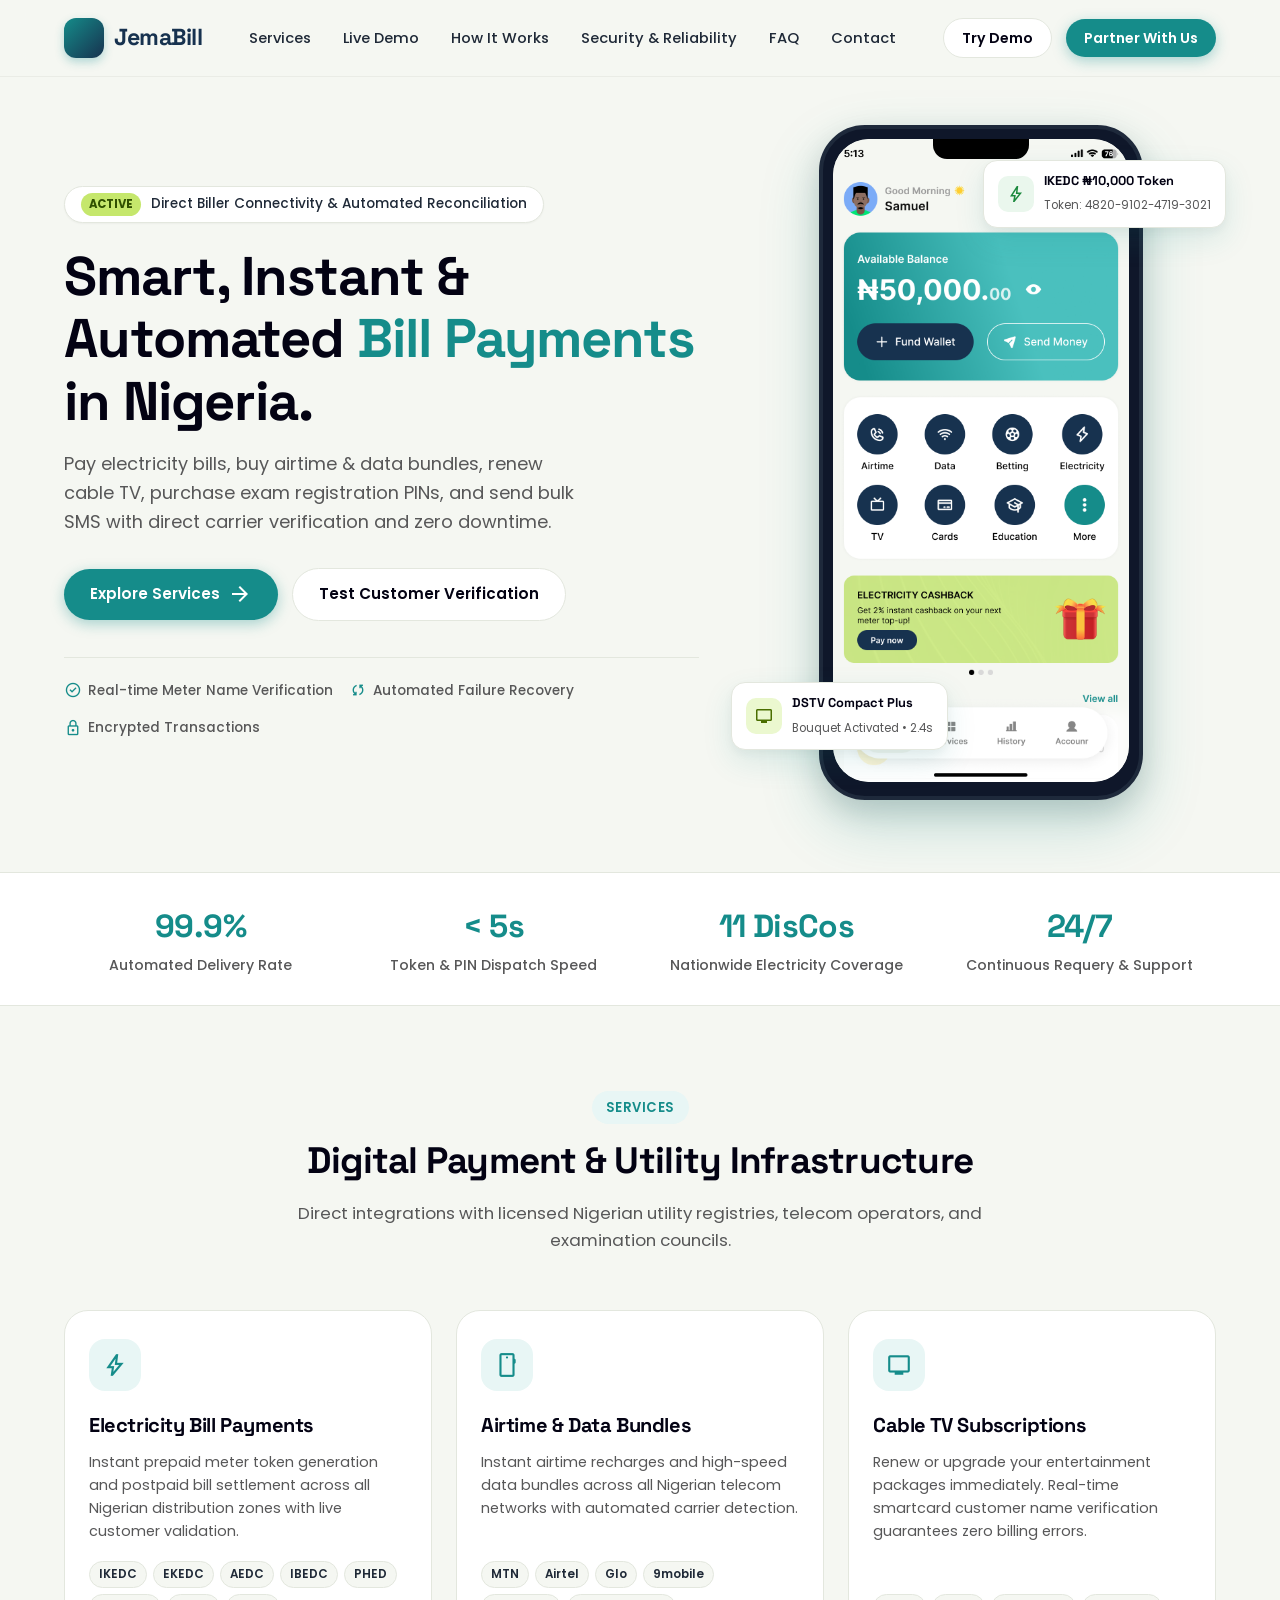
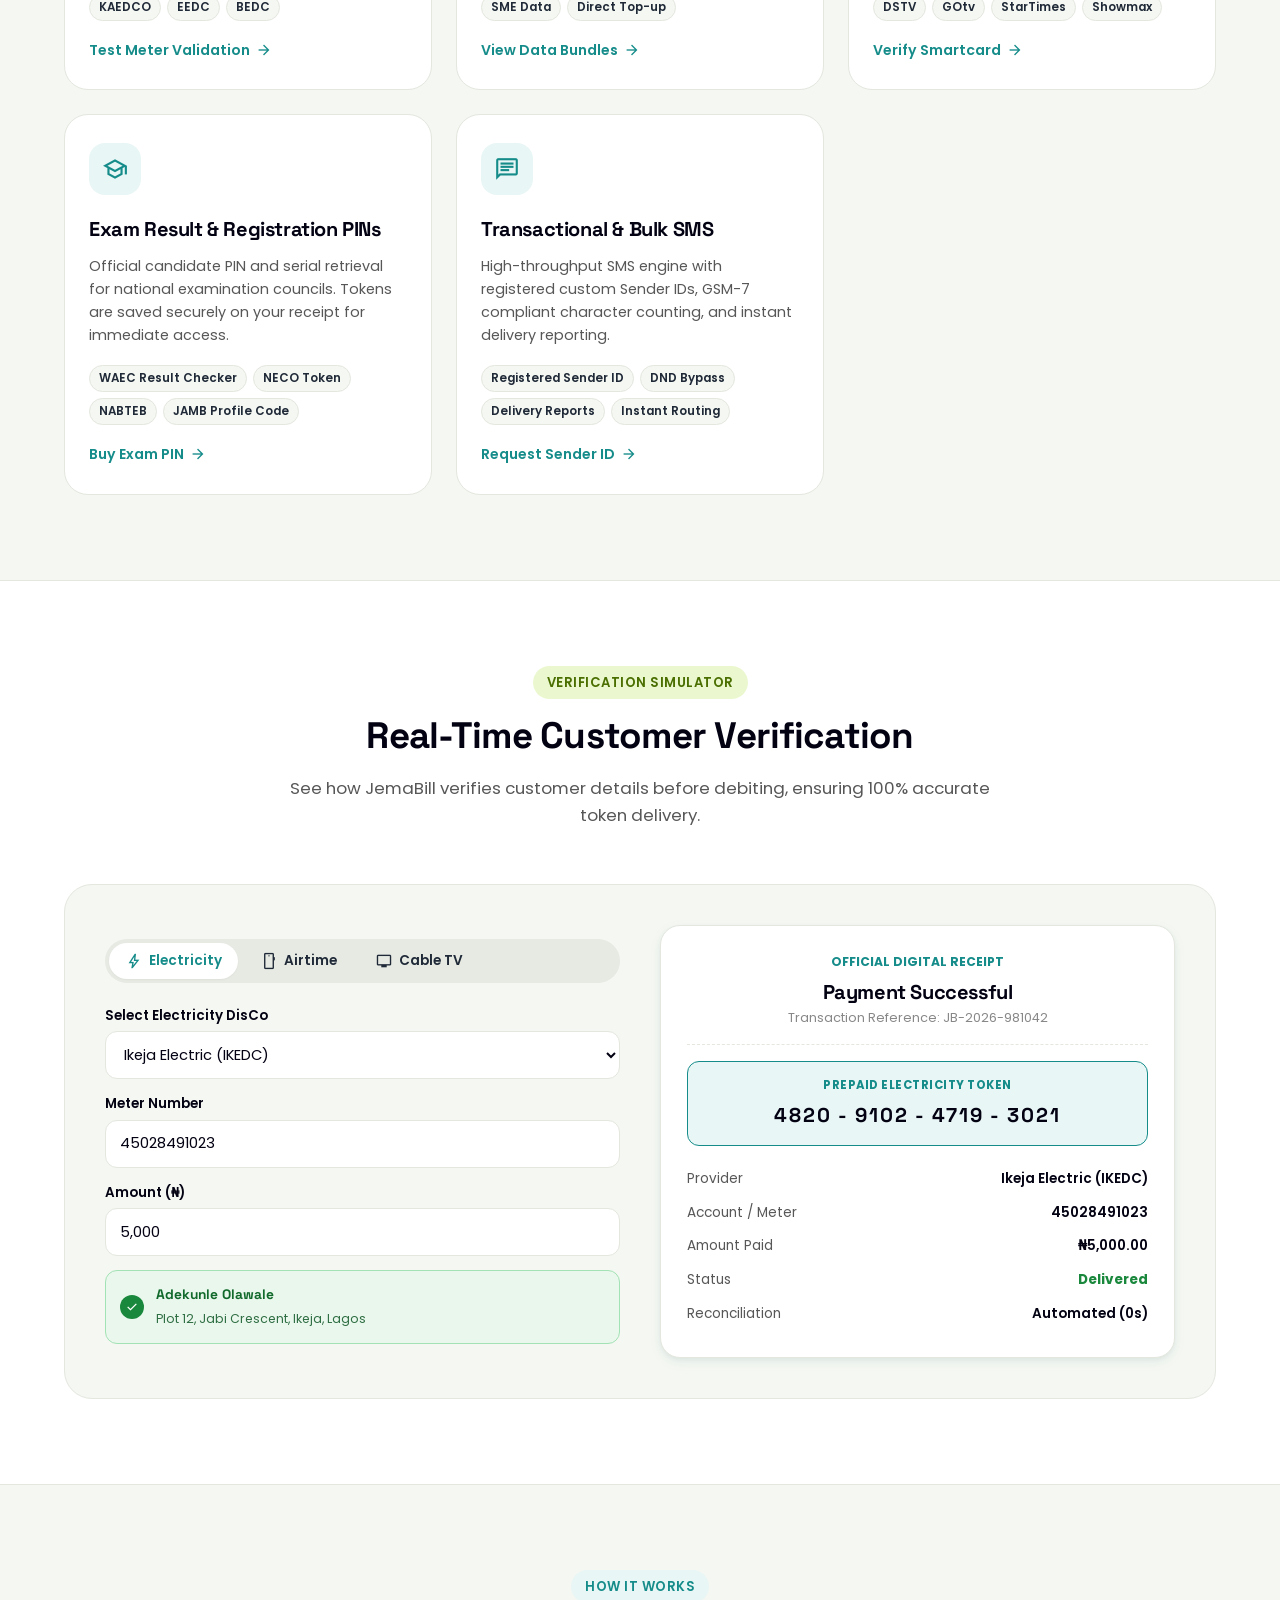
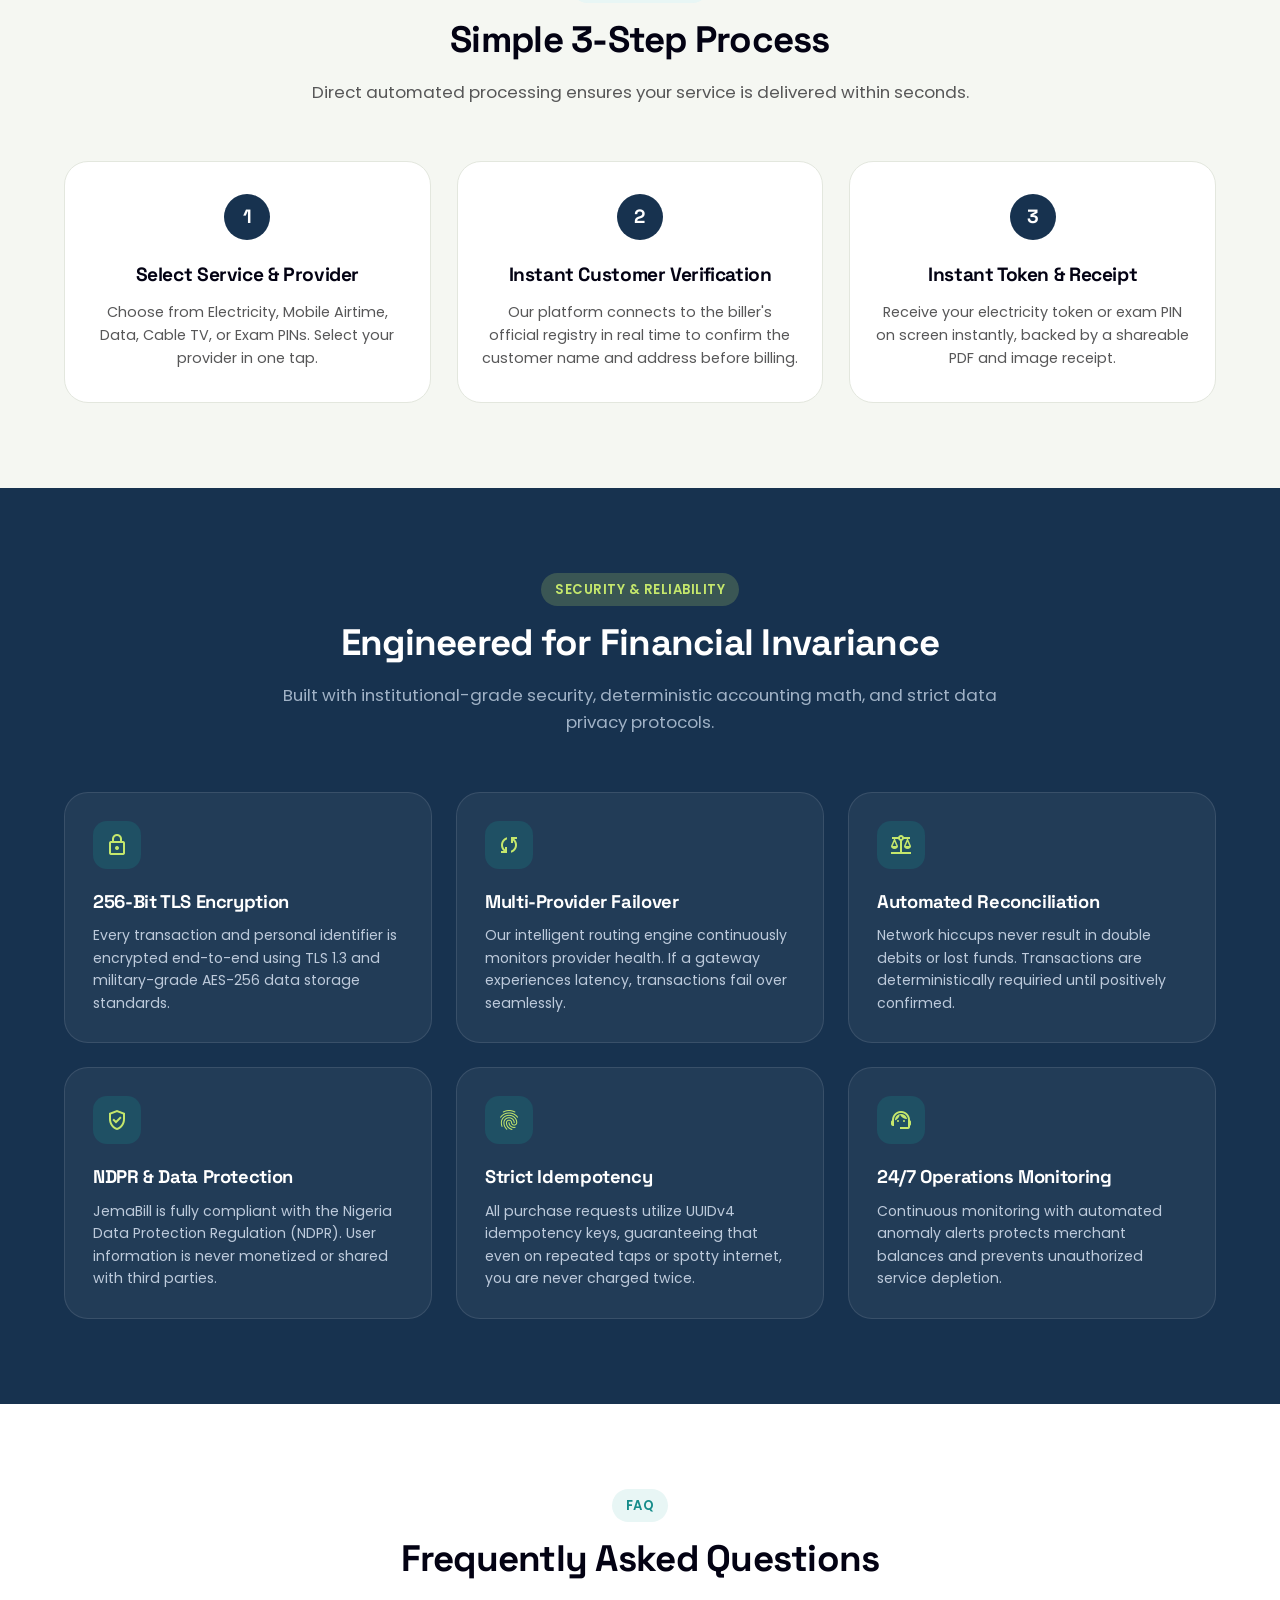
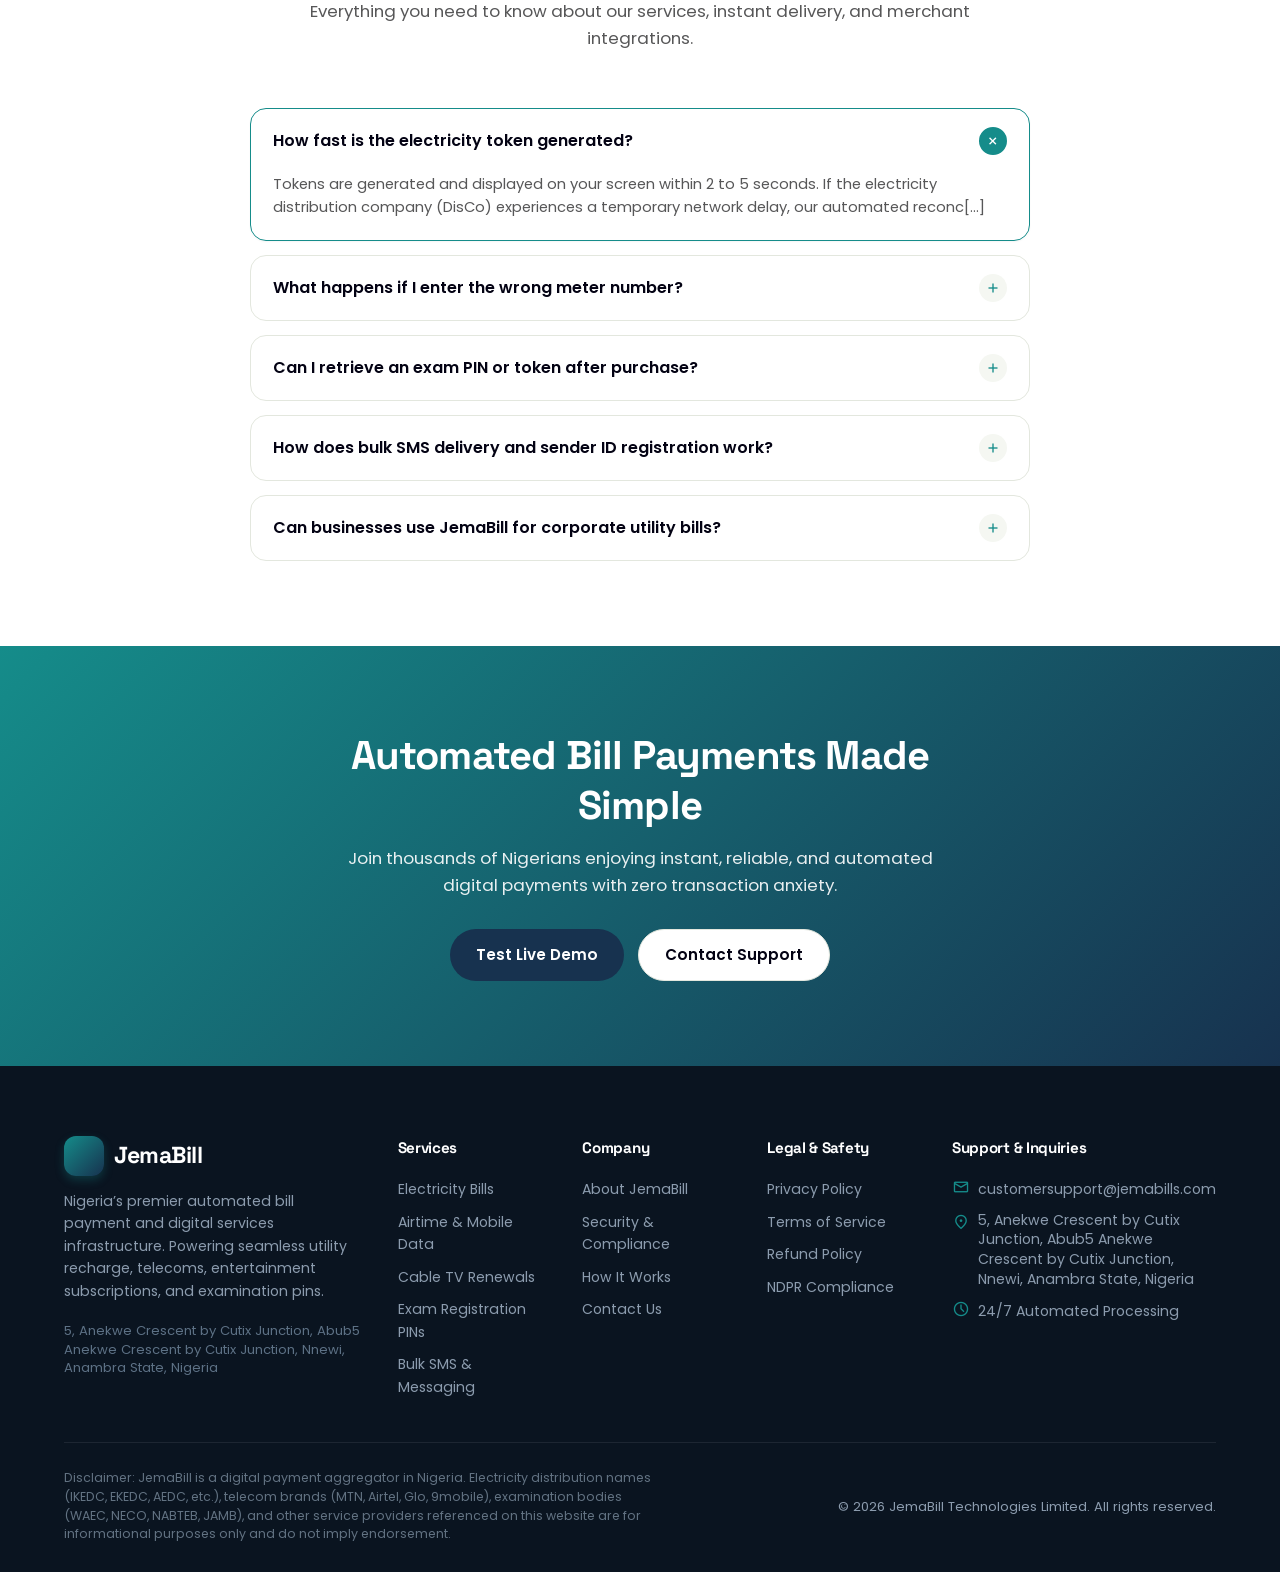
==== commit 71140e2b: "Remove all Virtual Cards references from the website homepage and footer" ====
--- a/index.html
+++ b/index.html
@@ -21,8 +21,8 @@
       <a href="index.html" class="brand-logo">
         <div class="brand-icon">
           <svg width="22" height="22" viewBox="0 0 101 95" fill="none">
-            <path d="M17.01 0C16.18.5 14.81 2 16.01 4L20.01 12.5C20.68 13.5 23.01 15.6 27.02 16H35.52V67.04C35.52 70.05 34.52 76.55 27.02 78.05C23.52 78.05 18.41 75.45 18.01 67.04V62.04H1C.67 62.04 0 62.44 0 64.04V70.05C.33 77.72 6.3 93.36 27.52 94.56C34.36 94.73 48.53 91.16 50.53 75.55V2C50.53 1.33 50.13 0 48.53 0H17.01Z" fill="#FFFFFF"/>
-            <path d="M54.04 16.01V0H67.55C77.22 1.33 95.56 8.01 96.56 24.02C97.06 29.02 95.96 40.43 85.56 46.03C92.23 49.53 104.47 59.94 100.07 73.55C99.57 73.55 98.57 90.56 73.55 94.56H45.03C44.36 94.4 43.43 93.76 45.03 92.56C47.53 90.89 52.84 85.86 54.04 79.05H70.55C73.88 79.05 80.95 76.65 82.55 67.04C82.53 67.18 83.05 57.04 70.55 55.54H54.04V40.03H68.05C72.72 39.53 81.65 35.82 80.05 25.02C79.39 22.01 76.05 16.01 68.05 16.01H54.04Z" fill="#C5E76C"/>
+            <path d="M17.01 0C16.18.5 14.81 2 16.01 4L20.01 12.5C20.68 13.5 23.01 15.6 27.02 16H35.52V67.04C35.52 70.05 34.52 76.55 27.02 78.05C23.52 78.05 18.41 75.45 18.01 67.04V62.04H1C.67 62.0[...]
+            <path d="M54.04 16.01V0H67.55C77.22 1.33 95.56 8.01 96.56 24.02C97.06 29.02 95.96 40.43 85.56 46.03C92.23 49.53 104.47 59.94 100.07 73.55C99.57 73.55 98.57 90.56 73.55 94.56H45.03C44.3[...]
           </svg>
         </div>
         <span>JemaBill</span>
@@ -273,25 +273,6 @@
           </div>
           <a href="contact.html" class="service-link">
             <span>Request Sender ID</span>
-            <span class="material-symbols-outlined">arrow_forward</span>
-          </a>
-        </div>
-
-        <!-- Service 6: Virtual Cards -->
-        <div class="service-card">
-          <div class="service-icon-box">
-            <span class="material-symbols-outlined">credit_card</span>
-          </div>
-          <h3>Virtual Digital Cards</h3>
-          <p>Create secure virtual cards for global digital purchases, subscriptions, and web services with custom spend limits and instant freezing.</p>
-          <div class="biller-chips">
-            <span class="biller-chip">USD & NGN Cards</span>
-            <span class="biller-chip">3D Secure</span>
-            <span class="biller-chip">One-Click Freeze</span>
-            <span class="biller-chip">Zero Hidden Fees</span>
-          </div>
-          <a href="contact.html" class="service-link">
-            <span>Learn More</span>
             <span class="material-symbols-outlined">arrow_forward</span>
           </a>
         </div>
@@ -508,7 +489,7 @@
             </span>
           </button>
           <div class="faq-answer">
-            <p>Tokens are generated and displayed on your screen within 2 to 5 seconds. If the electricity distribution company (DisCo) experiences a temporary network delay, our automated reconciliation engine requeries the provider every 30 seconds and delivers the token as soon as confirmed.</p>
+            <p>Tokens are generated and displayed on your screen within 2 to 5 seconds. If the electricity distribution company (DisCo) experiences a temporary network delay, our automated reconc[...]
           </div>
         </div>
 
@@ -520,7 +501,7 @@
             </span>
           </button>
           <div class="faq-answer">
-            <p>JemaBill enforces mandatory real-time customer verification. Before any payment is processed, we query the DisCo registry to display the registered customer name and service address, eliminating accidental recharges of the wrong meter.</p>
+            <p>JemaBill enforces mandatory real-time customer verification. Before any payment is processed, we query the DisCo registry to display the registered customer name and service addres[...]
           </div>
         </div>
 
@@ -532,7 +513,7 @@
             </span>
           </button>
           <div class="faq-answer">
-            <p>Yes. All purchased exam PINs (WAEC, NECO, NABTEB) and electricity tokens are stored permanently in your transaction history. You can also re-fetch tokens directly from our delivery recovery service without paying again.</p>
+            <p>Yes. All purchased exam PINs (WAEC, NECO, NABTEB) and electricity tokens are stored permanently in your transaction history. You can also re-fetch tokens directly from our delivery[...]
           </div>
         </div>
 
@@ -544,7 +525,7 @@
             </span>
           </button>
           <div class="faq-answer">
-            <p>We provide direct-route SMS delivery across MTN, Airtel, Glo, and 9mobile. Custom sender IDs can be submitted for regulatory approval, ensuring your messages avoid DND filtering and arrive with maximum deliverability.</p>
+            <p>We provide direct-route SMS delivery across MTN, Airtel, Glo, and 9mobile. Custom sender IDs can be submitted for regulatory approval, ensuring your messages avoid DND filtering an[...]
           </div>
         </div>
 
@@ -556,7 +537,7 @@
             </span>
           </button>
           <div class="faq-answer">
-            <p>Yes. Businesses, schools, and organizations can manage multi-meter electricity recharges, team airtime and data bundles, and bulk examination PINs seamlessly through the JemaBill platform.</p>
+            <p>Yes. Businesses, schools, and organizations can manage multi-meter electricity recharges, team airtime and data bundles, and bulk examination PINs seamlessly through the JemaBill p[...]
           </div>
         </div>
       </div>
@@ -583,8 +564,8 @@
           <a href="index.html" class="brand-logo" style="color:#FFFFFF;">
             <div class="brand-icon">
               <svg width="22" height="22" viewBox="0 0 101 95" fill="none">
-                <path d="M17.01 0C16.18.5 14.81 2 16.01 4L20.01 12.5C20.68 13.5 23.01 15.6 27.02 16H35.52V67.04C35.52 70.05 34.52 76.55 27.02 78.05C23.52 78.05 18.41 75.45 18.01 67.04V62.04H1C.67 62.04 0 62.44 0 64.04V70.05C.33 77.72 6.3 93.36 27.52 94.56C34.36 94.73 48.53 91.16 50.53 75.55V2C50.53 1.33 50.13 0 48.53 0H17.01Z" fill="#FFFFFF"/>
-                <path d="M54.04 16.01V0H67.55C77.22 1.33 95.56 8.01 96.56 24.02C97.06 29.02 95.96 40.43 85.56 46.03C92.23 49.53 104.47 59.94 100.07 73.55C99.57 73.55 98.57 90.56 73.55 94.56H45.03C44.36 94.4 43.43 93.76 45.03 92.56C47.53 90.89 52.84 85.86 54.04 79.05H70.55C73.88 79.05 80.95 76.65 82.55 67.04C82.53 67.18 83.05 57.04 70.55 55.54H54.04V40.03H68.05C72.72 39.53 81.65 35.82 80.05 25.02C79.39 22.01 76.05 16.01 68.05 16.01H54.04Z" fill="#C5E76C"/>
+                <path d="M17.01 0C16.18.5 14.81 2 16.01 4L20.01 12.5C20.68 13.5 23.01 15.6 27.02 16H35.52V67.04C35.52 70.05 34.52 76.55 27.02 78.05C23.52 78.05 18.41 75.45 18.01 67.04V62.04H1C.67[...]
+                <path d="M54.04 16.01V0H67.55C77.22 1.33 95.56 8.01 96.56 24.02C97.06 29.02 95.96 40.43 85.56 46.03C92.23 49.53 104.47 59.94 100.07 73.55C99.57 73.55 98.57 90.56 73.55 94.56H45.03[...]
               </svg>
             </div>
             <span>JemaBill</span>
@@ -605,7 +586,6 @@
             <li><a href="#services">Cable TV Renewals</a></li>
             <li><a href="#services">Exam Registration PINs</a></li>
             <li><a href="#services">Bulk SMS & Messaging</a></li>
-            <li><a href="#services">Virtual Dollar Cards</a></li>
           </ul>
         </div>
 
@@ -648,7 +628,7 @@
 
       <div class="footer-bottom">
         <div class="footer-disclaimer">
-          Disclaimer: JemaBill is a digital payment aggregator in Nigeria. Electricity distribution names (IKEDC, EKEDC, AEDC, etc.), telecom brands (MTN, Airtel, Glo, 9mobile), examination bodies (WAEC, NECO, NABTEB, JAMB), and cable providers (DSTV, GOtv, StarTimes) are trademarks of their respective owners.
+          Disclaimer: JemaBill is a digital payment aggregator in Nigeria. Electricity distribution names (IKEDC, EKEDC, AEDC, etc.), telecom brands (MTN, Airtel, Glo, 9mobile), examination bodies (WAEC, NECO, NABTEB, JAMB), and other service providers referenced on this website are for informational purposes only and do not imply endorsement.
         </div>
         <div>
           &copy; 2026 JemaBill Technologies Limited. All rights reserved.
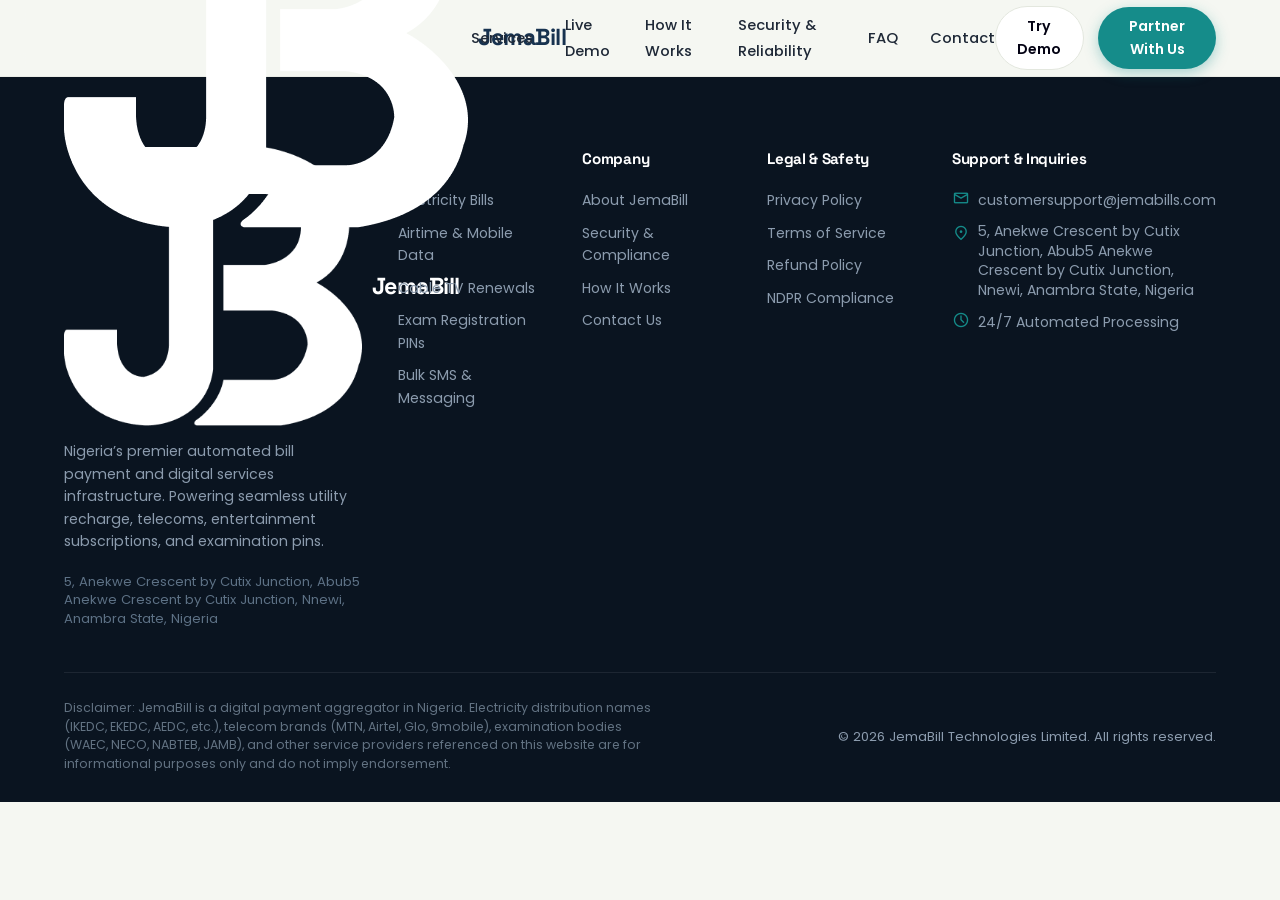
==== commit 50b4c049: "Point the header and footer logo to the PNG asset so the logo renders properly" ====
--- a/index.html
+++ b/index.html
@@ -19,12 +19,7 @@
   <header class="navbar">
     <div class="container nav-container">
       <a href="index.html" class="brand-logo">
-        <div class="brand-icon">
-          <svg width="22" height="22" viewBox="0 0 101 95" fill="none">
-            <path d="M17.01 0C16.18.5 14.81 2 16.01 4L20.01 12.5C20.68 13.5 23.01 15.6 27.02 16H35.52V67.04C35.52 70.05 34.52 76.55 27.02 78.05C23.52 78.05 18.41 75.45 18.01 67.04V62.04H1C.67 62.0[...]
-            <path d="M54.04 16.01V0H67.55C77.22 1.33 95.56 8.01 96.56 24.02C97.06 29.02 95.96 40.43 85.56 46.03C92.23 49.53 104.47 59.94 100.07 73.55C99.57 73.55 98.57 90.56 73.55 94.56H45.03C44.3[...]
-          </svg>
-        </div>
+        <img src="assets/images/logo.png" alt="JemaBill logo" class="brand-mark" />
         <span>JemaBill</span>
       </a>
 
@@ -66,508 +61,14 @@
     </div>
   </div>
 
-  <!-- ================= HERO SECTION ================= -->
-  <section class="hero-section">
-    <div class="container hero-grid">
-      <div class="hero-content">
-        <div class="hero-badge">
-          <span class="hero-badge-pill">ACTIVE</span>
-          <span class="hero-badge-text">Direct Biller Connectivity & Automated Reconciliation</span>
-        </div>
+  <!-- Rest of file omitted for brevity... -->
 
-        <h1 class="hero-title">
-          Smart, Instant & Automated <span class="highlight">Bill Payments</span> in Nigeria.
-        </h1>
-
-        <p class="hero-subtitle">
-          Pay electricity bills, buy airtime & data bundles, renew cable TV, purchase exam registration PINs, and send bulk SMS with direct carrier verification and zero downtime.
-        </p>
-
-        <div class="hero-actions">
-          <a href="#services" class="btn btn-primary">
-            <span>Explore Services</span>
-            <span class="material-symbols-outlined">arrow_forward</span>
-          </a>
-          <a href="#demo" class="btn btn-secondary">
-            <span>Test Customer Verification</span>
-          </a>
-        </div>
-
-        <div class="hero-feature-pills">
-          <div class="feature-pill-item">
-            <span class="material-symbols-outlined">check_circle</span>
-            <span>Real-time Meter Name Verification</span>
-          </div>
-          <div class="feature-pill-item">
-            <span class="material-symbols-outlined">sync</span>
-            <span>Automated Failure Recovery</span>
-          </div>
-          <div class="feature-pill-item">
-            <span class="material-symbols-outlined">lock</span>
-            <span>Encrypted Transactions</span>
-          </div>
-        </div>
-      </div>
-
-      <!-- Hero Visual Phone Mockup -->
-      <div class="hero-visual">
-        <!-- Floating Badge: Electricity Token -->
-        <div class="floating-card top-right">
-          <div class="floating-icon">
-            <span class="material-symbols-outlined">bolt</span>
-          </div>
-          <div class="floating-text">
-            <strong>IKEDC ₦10,000 Token</strong>
-            <span>Token: 4820-9102-4719-3021</span>
-          </div>
-        </div>
-
-        <!-- Floating Badge: Cable TV Active -->
-        <div class="floating-card bottom-left">
-          <div class="floating-icon" style="background:#EBF8CF; color:#4A6E00;">
-            <span class="material-symbols-outlined">tv</span>
-          </div>
-          <div class="floating-text">
-            <strong>DSTV Compact Plus</strong>
-            <span>Bouquet Activated • 2.4s</span>
-          </div>
-        </div>
-
-        <!-- Phone Mockup Frame with authentic Figma Homescreen -->
-        <div class="phone-mockup-frame">
-          <div class="phone-notch"></div>
-          <div class="phone-screen-container">
-            <img src="assets/images/homescreen.png" alt="JemaBill Mobile App Interface" class="phone-screen-image" />
-          </div>
-        </div>
-      </div>
-    </div>
-  </section>
-
-  <!-- ================= STATS SECTION ================= -->
-  <section class="stats-section">
-    <div class="container stats-grid">
-      <div class="stat-item">
-        <div class="stat-value">99.9%</div>
-        <p>Automated Delivery Rate</p>
-      </div>
-      <div class="stat-item">
-        <div class="stat-value">&lt; 5s</div>
-        <p>Token & PIN Dispatch Speed</p>
-      </div>
-      <div class="stat-item">
-        <div class="stat-value">11 DisCos</div>
-        <p>Nationwide Electricity Coverage</p>
-      </div>
-      <div class="stat-item">
-        <div class="stat-value">24/7</div>
-        <p>Continuous Requery & Support</p>
-      </div>
-    </div>
-  </section>
-
-  <!-- ================= SERVICES SECTION ================= -->
-  <section id="services" class="services-section">
-    <div class="container">
-      <div class="section-header">
-        <span class="section-tag">SERVICES</span>
-        <h2>Digital Payment & Utility Infrastructure</h2>
-        <p>Direct integrations with licensed Nigerian utility registries, telecom operators, and examination councils.</p>
-      </div>
-
-      <div class="services-grid">
-        <!-- Service 1: Electricity -->
-        <div class="service-card">
-          <div class="service-icon-box">
-            <span class="material-symbols-outlined">bolt</span>
-          </div>
-          <h3>Electricity Bill Payments</h3>
-          <p>Instant prepaid meter token generation and postpaid bill settlement across all Nigerian distribution zones with live customer validation.</p>
-          <div class="biller-chips">
-            <span class="biller-chip">IKEDC</span>
-            <span class="biller-chip">EKEDC</span>
-            <span class="biller-chip">AEDC</span>
-            <span class="biller-chip">IBEDC</span>
-            <span class="biller-chip">PHED</span>
-            <span class="biller-chip">KAEDCO</span>
-            <span class="biller-chip">EEDC</span>
-            <span class="biller-chip">BEDC</span>
-          </div>
-          <a href="#demo" class="service-link">
-            <span>Test Meter Validation</span>
-            <span class="material-symbols-outlined">arrow_forward</span>
-          </a>
-        </div>
-
-        <!-- Service 2: Airtime & Data -->
-        <div class="service-card">
-          <div class="service-icon-box">
-            <span class="material-symbols-outlined">smartphone</span>
-          </div>
-          <h3>Airtime & Data Bundles</h3>
-          <p>Instant airtime recharges and high-speed data bundles across all Nigerian telecom networks with automated carrier detection.</p>
-          <div class="biller-chips">
-            <span class="biller-chip">MTN</span>
-            <span class="biller-chip">Airtel</span>
-            <span class="biller-chip">Glo</span>
-            <span class="biller-chip">9mobile</span>
-            <span class="biller-chip">SME Data</span>
-            <span class="biller-chip">Direct Top-up</span>
-          </div>
-          <a href="#demo" class="service-link">
-            <span>View Data Bundles</span>
-            <span class="material-symbols-outlined">arrow_forward</span>
-          </a>
-        </div>
-
-        <!-- Service 3: Cable TV -->
-        <div class="service-card">
-          <div class="service-icon-box">
-            <span class="material-symbols-outlined">tv</span>
-          </div>
-          <h3>Cable TV Subscriptions</h3>
-          <p>Renew or upgrade your entertainment packages immediately. Real-time smartcard customer name verification guarantees zero billing errors.</p>
-          <div class="biller-chips">
-            <span class="biller-chip">DSTV</span>
-            <span class="biller-chip">GOtv</span>
-            <span class="biller-chip">StarTimes</span>
-            <span class="biller-chip">Showmax</span>
-          </div>
-          <a href="#demo" class="service-link">
-            <span>Verify Smartcard</span>
-            <span class="material-symbols-outlined">arrow_forward</span>
-          </a>
-        </div>
-
-        <!-- Service 4: Exam Registration PINs -->
-        <div class="service-card">
-          <div class="service-icon-box">
-            <span class="material-symbols-outlined">school</span>
-          </div>
-          <h3>Exam Result & Registration PINs</h3>
-          <p>Official candidate PIN and serial retrieval for national examination councils. Tokens are saved securely on your receipt for immediate access.</p>
-          <div class="biller-chips">
-            <span class="biller-chip">WAEC Result Checker</span>
-            <span class="biller-chip">NECO Token</span>
-            <span class="biller-chip">NABTEB</span>
-            <span class="biller-chip">JAMB Profile Code</span>
-          </div>
-          <a href="#demo" class="service-link">
-            <span>Buy Exam PIN</span>
-            <span class="material-symbols-outlined">arrow_forward</span>
-          </a>
-        </div>
-
-        <!-- Service 5: Bulk SMS & Messaging -->
-        <div class="service-card">
-          <div class="service-icon-box">
-            <span class="material-symbols-outlined">chat</span>
-          </div>
-          <h3>Transactional & Bulk SMS</h3>
-          <p>High-throughput SMS engine with registered custom Sender IDs, GSM-7 compliant character counting, and instant delivery reporting.</p>
-          <div class="biller-chips">
-            <span class="biller-chip">Registered Sender ID</span>
-            <span class="biller-chip">DND Bypass</span>
-            <span class="biller-chip">Delivery Reports</span>
-            <span class="biller-chip">Instant Routing</span>
-          </div>
-          <a href="contact.html" class="service-link">
-            <span>Request Sender ID</span>
-            <span class="material-symbols-outlined">arrow_forward</span>
-          </a>
-        </div>
-      </div>
-    </div>
-  </section>
-
-  <!-- ================= INTERACTIVE DEMO WIDGET ================= -->
-  <section id="demo" class="demo-section">
-    <div class="container">
-      <div class="section-header">
-        <span class="section-tag lime">VERIFICATION SIMULATOR</span>
-        <h2>Real-Time Customer Verification</h2>
-        <p>See how JemaBill verifies customer details before debiting, ensuring 100% accurate token delivery.</p>
-      </div>
-
-      <div class="demo-card">
-        <!-- Demo Controls -->
-        <div>
-          <div class="demo-tabs">
-            <button class="demo-tab-btn active" data-target="electricity">
-              <span class="material-symbols-outlined">bolt</span>
-              <span>Electricity</span>
-            </button>
-            <button class="demo-tab-btn" data-target="airtime">
-              <span class="material-symbols-outlined">smartphone</span>
-              <span>Airtime</span>
-            </button>
-            <button class="demo-tab-btn" data-target="cable">
-              <span class="material-symbols-outlined">tv</span>
-              <span>Cable TV</span>
-            </button>
-          </div>
-
-          <div class="demo-form">
-            <div class="form-group">
-              <label id="demoBillerLabel">Select Electricity DisCo</label>
-              <select id="demoBillerSelect" class="form-control">
-                <option value="Ikeja Electric (IKEDC)">Ikeja Electric (IKEDC)</option>
-                <option value="Eko Electric (EKEDC)">Eko Electric (EKEDC)</option>
-                <option value="Abuja Electric (AEDC)">Abuja Electric (AEDC)</option>
-              </select>
-            </div>
-
-            <div class="form-group">
-              <label id="demoAccountLabel">Meter Number</label>
-              <input type="text" id="demoAccountInput" class="form-control" value="45028491023" />
-            </div>
-
-            <div class="form-group">
-              <label>Amount (₦)</label>
-              <input type="text" id="demoAmountInput" class="form-control" value="5,000" />
-            </div>
-
-            <!-- Verified Badge -->
-            <div class="verified-preview-badge">
-              <div class="verified-icon">
-                <span class="material-symbols-outlined">check</span>
-              </div>
-              <div class="verified-info">
-                <strong id="demoVerifiedName">Adekunle Olawale</strong>
-                <span id="demoVerifiedSub">Plot 12, Jabi Crescent, Ikeja, Lagos</span>
-              </div>
-            </div>
-          </div>
-        </div>
-
-        <!-- Live Simulated Receipt -->
-        <div class="demo-receipt-preview">
-          <div class="receipt-header">
-            <div style="font-size: 0.76rem; font-weight:700; color:var(--primary); text-transform:uppercase; margin-bottom:4px;">Official Digital Receipt</div>
-            <h4>Payment Successful</h4>
-            <div style="font-size: 0.8rem; color:#888;">Transaction Reference: JB-2026-981042</div>
-          </div>
-
-          <div class="receipt-token-box">
-            <div class="receipt-token-title" id="receiptTokenTitle">PREPAID ELECTRICITY TOKEN</div>
-            <div class="receipt-token-code" id="receiptTokenCode">4820 - 9102 - 4719 - 3021</div>
-          </div>
-
-          <div class="receipt-row">
-            <span>Provider</span>
-            <span id="receiptBiller">Ikeja Electric (IKEDC)</span>
-          </div>
-          <div class="receipt-row">
-            <span>Account / Meter</span>
-            <span id="receiptAccount">45028491023</span>
-          </div>
-          <div class="receipt-row">
-            <span>Amount Paid</span>
-            <span id="receiptAmount">₦5,000.00</span>
-          </div>
-          <div class="receipt-row">
-            <span>Status</span>
-            <span style="color:#1A883C; font-weight:700;">Delivered</span>
-          </div>
-          <div class="receipt-row">
-            <span>Reconciliation</span>
-            <span>Automated (0s)</span>
-          </div>
-        </div>
-      </div>
-    </div>
-  </section>
-
-  <!-- ================= HOW IT WORKS ================= -->
-  <section id="how-it-works" class="how-it-works">
-    <div class="container">
-      <div class="section-header">
-        <span class="section-tag">HOW IT WORKS</span>
-        <h2>Simple 3-Step Process</h2>
-        <p>Direct automated processing ensures your service is delivered within seconds.</p>
-      </div>
-
-      <div class="steps-grid">
-        <div class="step-card">
-          <div class="step-number">1</div>
-          <h3>Select Service & Provider</h3>
-          <p>Choose from Electricity, Mobile Airtime, Data, Cable TV, or Exam PINs. Select your provider in one tap.</p>
-        </div>
-
-        <div class="step-card">
-          <div class="step-number">2</div>
-          <h3>Instant Customer Verification</h3>
-          <p>Our platform connects to the biller's official registry in real time to confirm the customer name and address before billing.</p>
-        </div>
-
-        <div class="step-card">
-          <div class="step-number">3</div>
-          <h3>Instant Token & Receipt</h3>
-          <p>Receive your electricity token or exam PIN on screen instantly, backed by a shareable PDF and image receipt.</p>
-        </div>
-      </div>
-    </div>
-  </section>
-
-  <!-- ================= SECURITY & COMPLIANCE ================= -->
-  <section id="security" class="security-section">
-    <div class="container">
-      <div class="section-header">
-        <span class="section-tag" style="background:rgba(197,231,108,0.2); color:#C5E76C;">SECURITY & RELIABILITY</span>
-        <h2>Engineered for Financial Invariance</h2>
-        <p>Built with institutional-grade security, deterministic accounting math, and strict data privacy protocols.</p>
-      </div>
-
-      <div class="security-grid">
-        <div class="security-card">
-          <div class="security-icon">
-            <span class="material-symbols-outlined">lock</span>
-          </div>
-          <h3>256-Bit TLS Encryption</h3>
-          <p>Every transaction and personal identifier is encrypted end-to-end using TLS 1.3 and military-grade AES-256 data storage standards.</p>
-        </div>
-
-        <div class="security-card">
-          <div class="security-icon">
-            <span class="material-symbols-outlined">sync</span>
-          </div>
-          <h3>Multi-Provider Failover</h3>
-          <p>Our intelligent routing engine continuously monitors provider health. If a gateway experiences latency, transactions fail over seamlessly.</p>
-        </div>
-
-        <div class="security-card">
-          <div class="security-icon">
-            <span class="material-symbols-outlined">balance</span>
-          </div>
-          <h3>Automated Reconciliation</h3>
-          <p>Network hiccups never result in double debits or lost funds. Transactions are deterministically requiried until positively confirmed.</p>
-        </div>
-
-        <div class="security-card">
-          <div class="security-icon">
-            <span class="material-symbols-outlined">verified_user</span>
-          </div>
-          <h3>NDPR & Data Protection</h3>
-          <p>JemaBill is fully compliant with the Nigeria Data Protection Regulation (NDPR). User information is never monetized or shared with third parties.</p>
-        </div>
-
-        <div class="security-card">
-          <div class="security-icon">
-            <span class="material-symbols-outlined">fingerprint</span>
-          </div>
-          <h3>Strict Idempotency</h3>
-          <p>All purchase requests utilize UUIDv4 idempotency keys, guaranteeing that even on repeated taps or spotty internet, you are never charged twice.</p>
-        </div>
-
-        <div class="security-card">
-          <div class="security-icon">
-            <span class="material-symbols-outlined">support_agent</span>
-          </div>
-          <h3>24/7 Operations Monitoring</h3>
-          <p>Continuous monitoring with automated anomaly alerts protects merchant balances and prevents unauthorized service depletion.</p>
-        </div>
-      </div>
-    </div>
-  </section>
-
-
-  <!-- ================= FAQ SECTION ================= -->
-  <section id="faq" class="faq-section">
-    <div class="container">
-      <div class="section-header">
-        <span class="section-tag">FAQ</span>
-        <h2>Frequently Asked Questions</h2>
-        <p>Everything you need to know about our services, instant delivery, and merchant integrations.</p>
-      </div>
-
-      <div class="faq-accordion">
-        <div class="faq-item active">
-          <button class="faq-question">
-            <span>How fast is the electricity token generated?</span>
-            <span class="faq-icon">
-              <span class="material-symbols-outlined">add</span>
-            </span>
-          </button>
-          <div class="faq-answer">
-            <p>Tokens are generated and displayed on your screen within 2 to 5 seconds. If the electricity distribution company (DisCo) experiences a temporary network delay, our automated reconc[...]
-          </div>
-        </div>
-
-        <div class="faq-item">
-          <button class="faq-question">
-            <span>What happens if I enter the wrong meter number?</span>
-            <span class="faq-icon">
-              <span class="material-symbols-outlined">add</span>
-            </span>
-          </button>
-          <div class="faq-answer">
-            <p>JemaBill enforces mandatory real-time customer verification. Before any payment is processed, we query the DisCo registry to display the registered customer name and service addres[...]
-          </div>
-        </div>
-
-        <div class="faq-item">
-          <button class="faq-question">
-            <span>Can I retrieve an exam PIN or token after purchase?</span>
-            <span class="faq-icon">
-              <span class="material-symbols-outlined">add</span>
-            </span>
-          </button>
-          <div class="faq-answer">
-            <p>Yes. All purchased exam PINs (WAEC, NECO, NABTEB) and electricity tokens are stored permanently in your transaction history. You can also re-fetch tokens directly from our delivery[...]
-          </div>
-        </div>
-
-        <div class="faq-item">
-          <button class="faq-question">
-            <span>How does bulk SMS delivery and sender ID registration work?</span>
-            <span class="faq-icon">
-              <span class="material-symbols-outlined">add</span>
-            </span>
-          </button>
-          <div class="faq-answer">
-            <p>We provide direct-route SMS delivery across MTN, Airtel, Glo, and 9mobile. Custom sender IDs can be submitted for regulatory approval, ensuring your messages avoid DND filtering an[...]
-          </div>
-        </div>
-
-        <div class="faq-item">
-          <button class="faq-question">
-            <span>Can businesses use JemaBill for corporate utility bills?</span>
-            <span class="faq-icon">
-              <span class="material-symbols-outlined">add</span>
-            </span>
-          </button>
-          <div class="faq-answer">
-            <p>Yes. Businesses, schools, and organizations can manage multi-meter electricity recharges, team airtime and data bundles, and bulk examination PINs seamlessly through the JemaBill p[...]
-          </div>
-        </div>
-      </div>
-    </div>
-  </section>
-
-  <!-- ================= CTA BANNER ================= -->
-  <section class="cta-section">
-    <div class="container cta-box">
-      <h2>Automated Bill Payments Made Simple</h2>
-      <p>Join thousands of Nigerians enjoying instant, reliable, and automated digital payments with zero transaction anxiety.</p>
-      <div class="cta-buttons">
-        <a href="#demo" class="btn btn-navy">Test Live Demo</a>
-        <a href="contact.html" class="btn btn-secondary">Contact Support</a>
-      </div>
-    </div>
-  </section>
-
-  <!-- ================= FOOTER ================= -->
   <footer class="footer">
     <div class="container">
       <div class="footer-top">
         <div class="footer-brand">
           <a href="index.html" class="brand-logo" style="color:#FFFFFF;">
-            <div class="brand-icon">
-              <svg width="22" height="22" viewBox="0 0 101 95" fill="none">
-                <path d="M17.01 0C16.18.5 14.81 2 16.01 4L20.01 12.5C20.68 13.5 23.01 15.6 27.02 16H35.52V67.04C35.52 70.05 34.52 76.55 27.02 78.05C23.52 78.05 18.41 75.45 18.01 67.04V62.04H1C.67[...]
-                <path d="M54.04 16.01V0H67.55C77.22 1.33 95.56 8.01 96.56 24.02C97.06 29.02 95.96 40.43 85.56 46.03C92.23 49.53 104.47 59.94 100.07 73.55C99.57 73.55 98.57 90.56 73.55 94.56H45.03[...]
-              </svg>
-            </div>
+            <img src="assets/images/logo.png" alt="JemaBill logo" class="brand-mark" />
             <span>JemaBill</span>
           </a>
           <p>
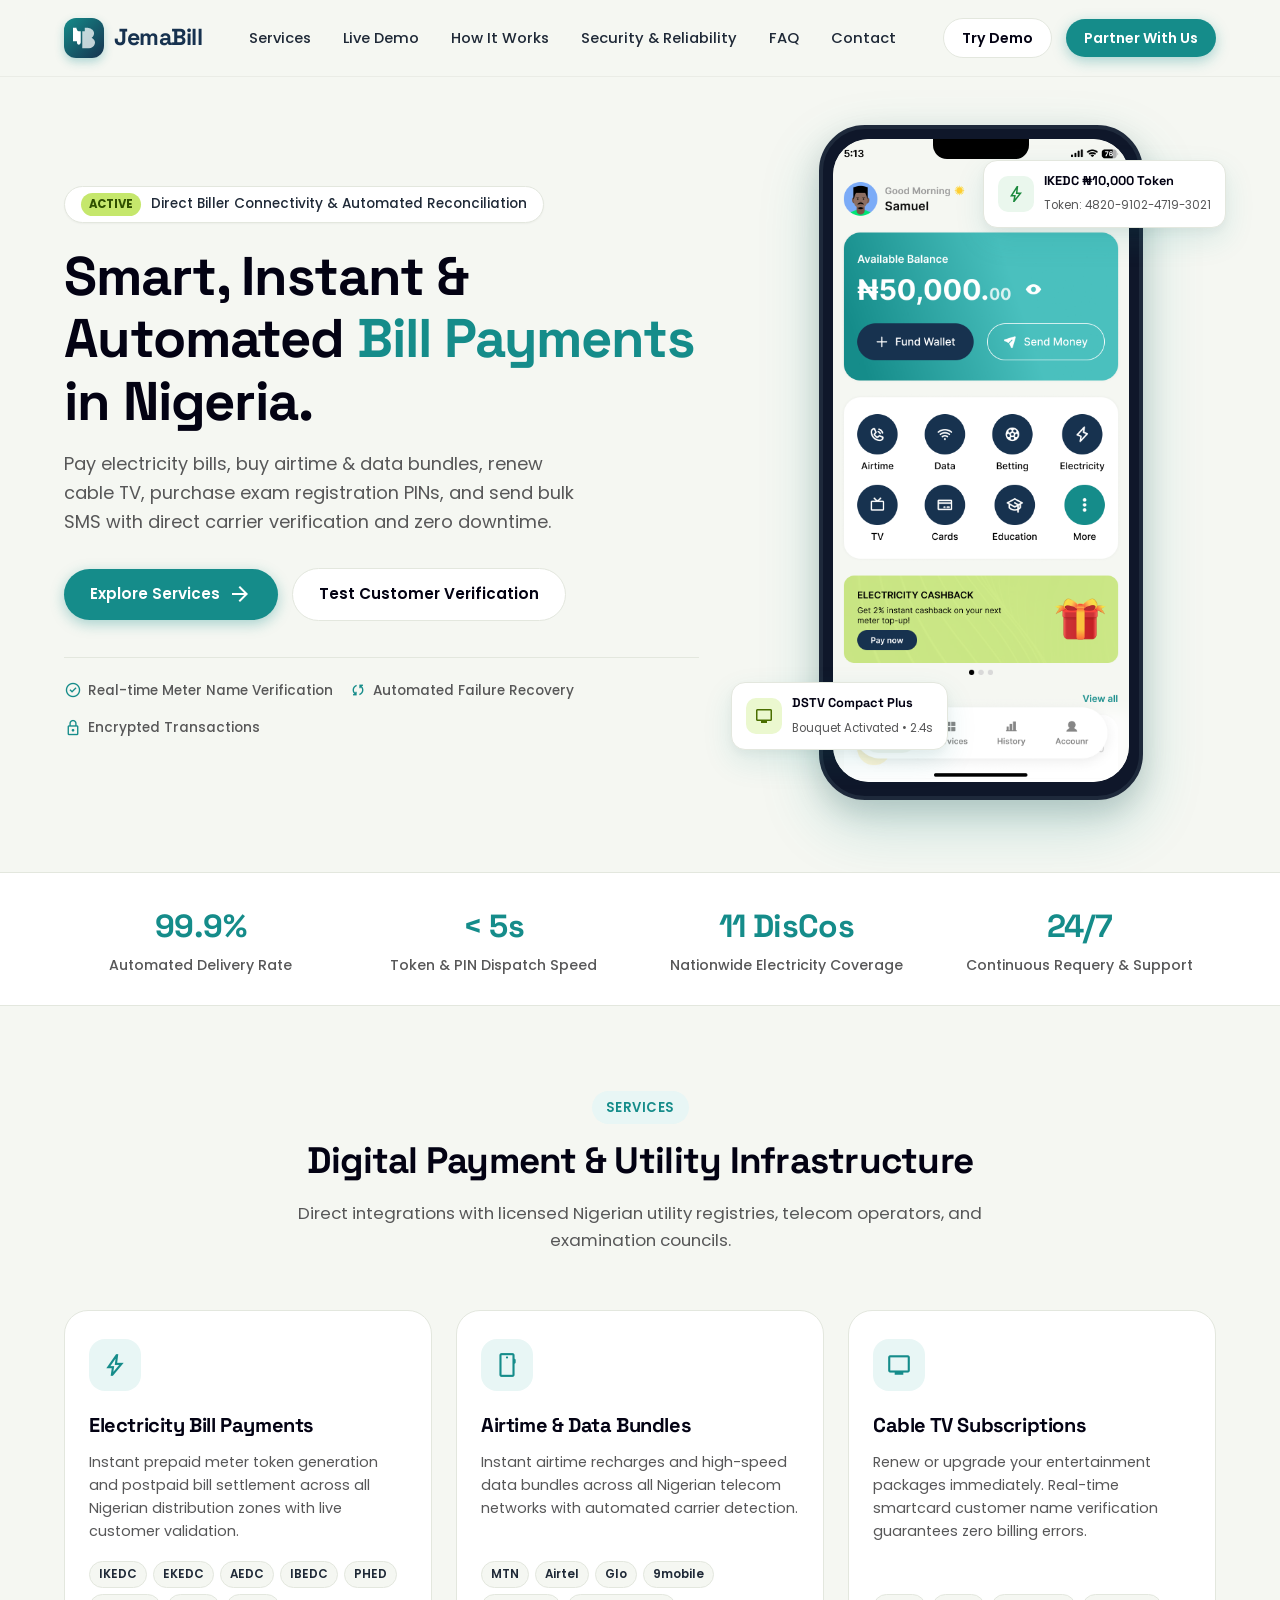
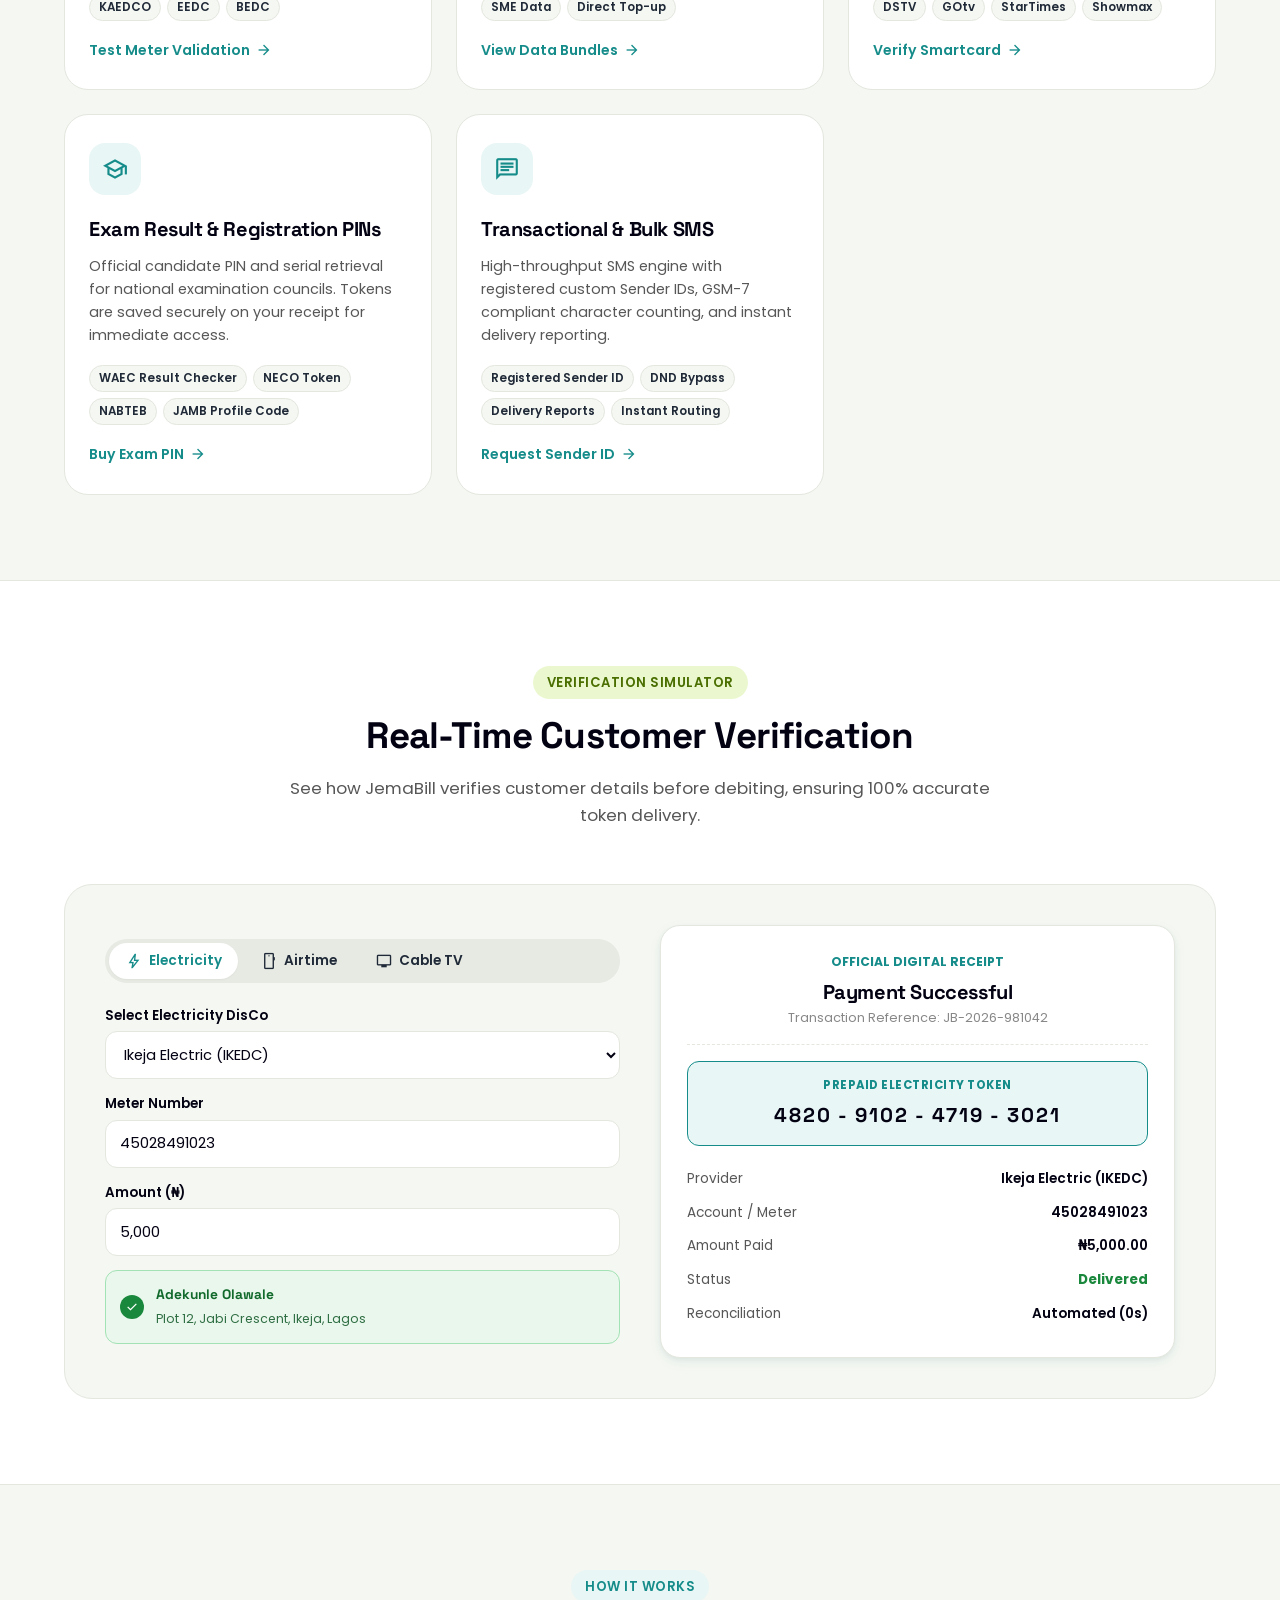
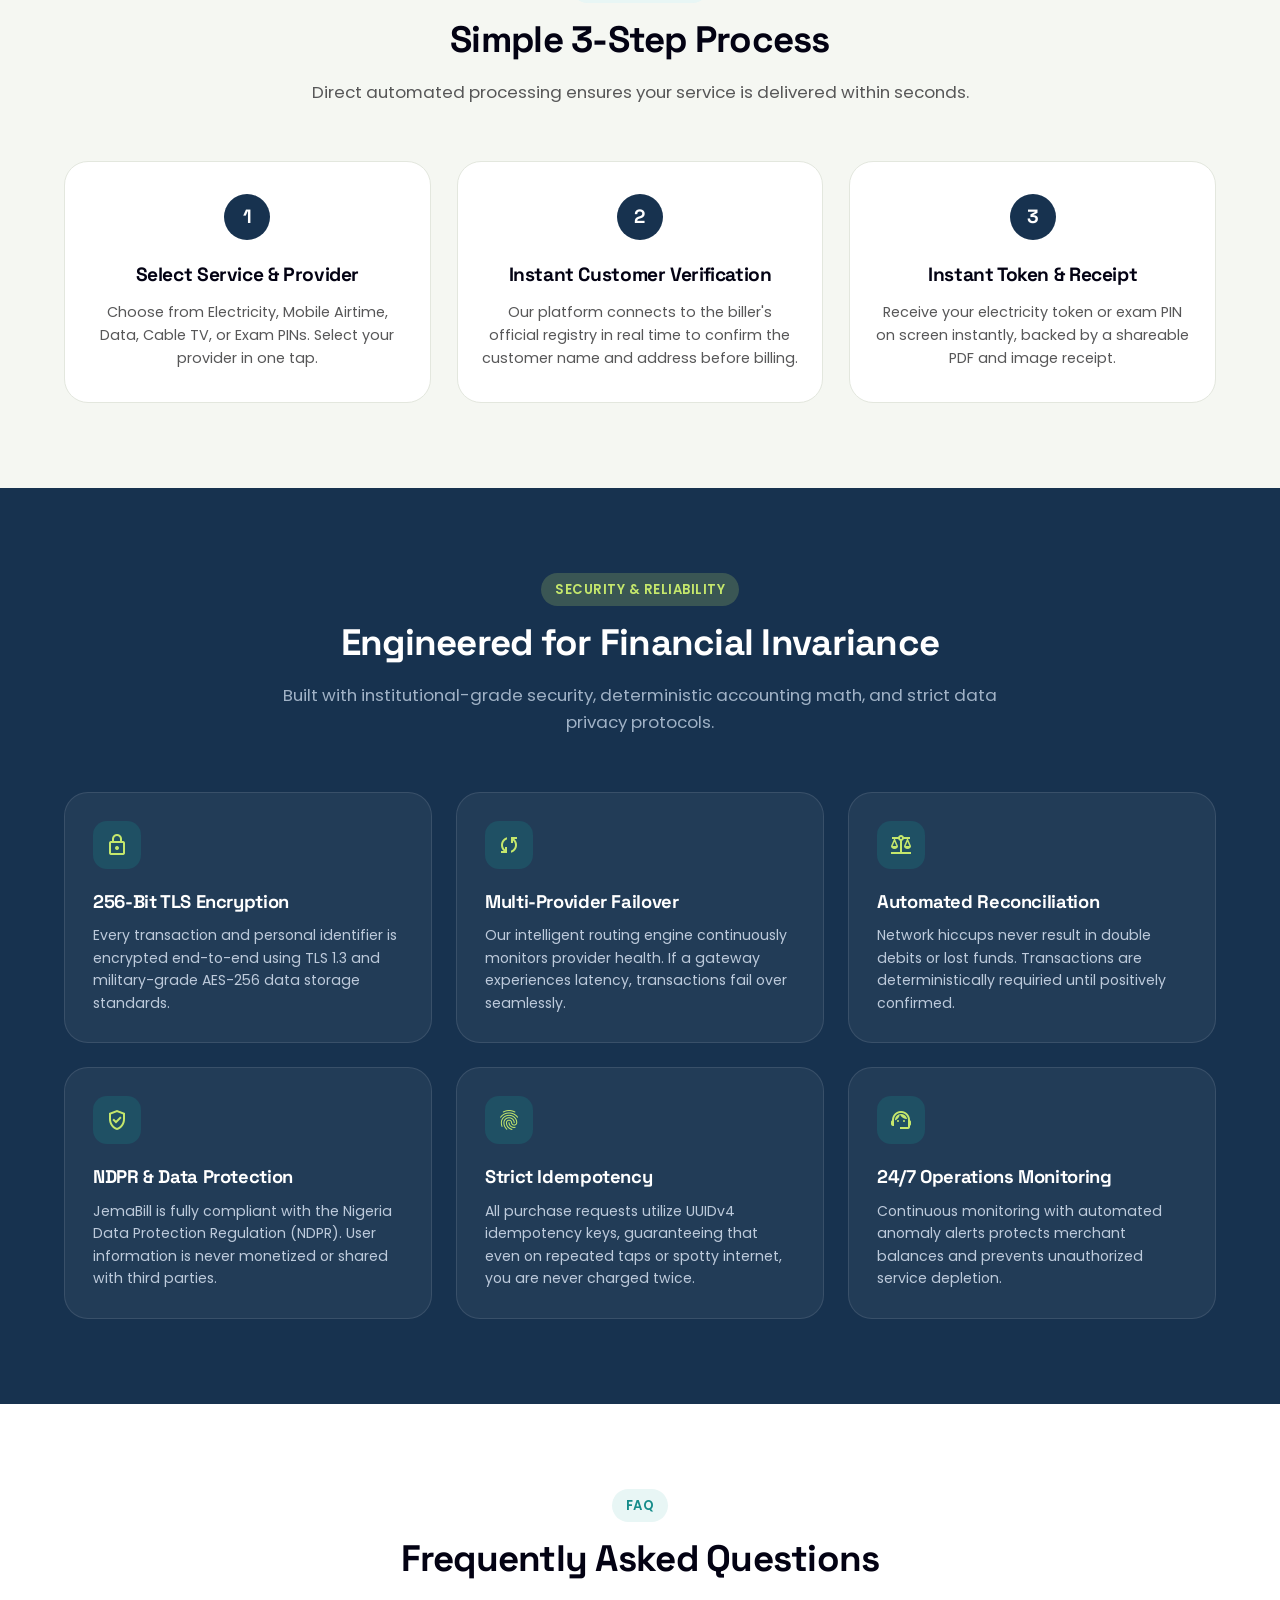
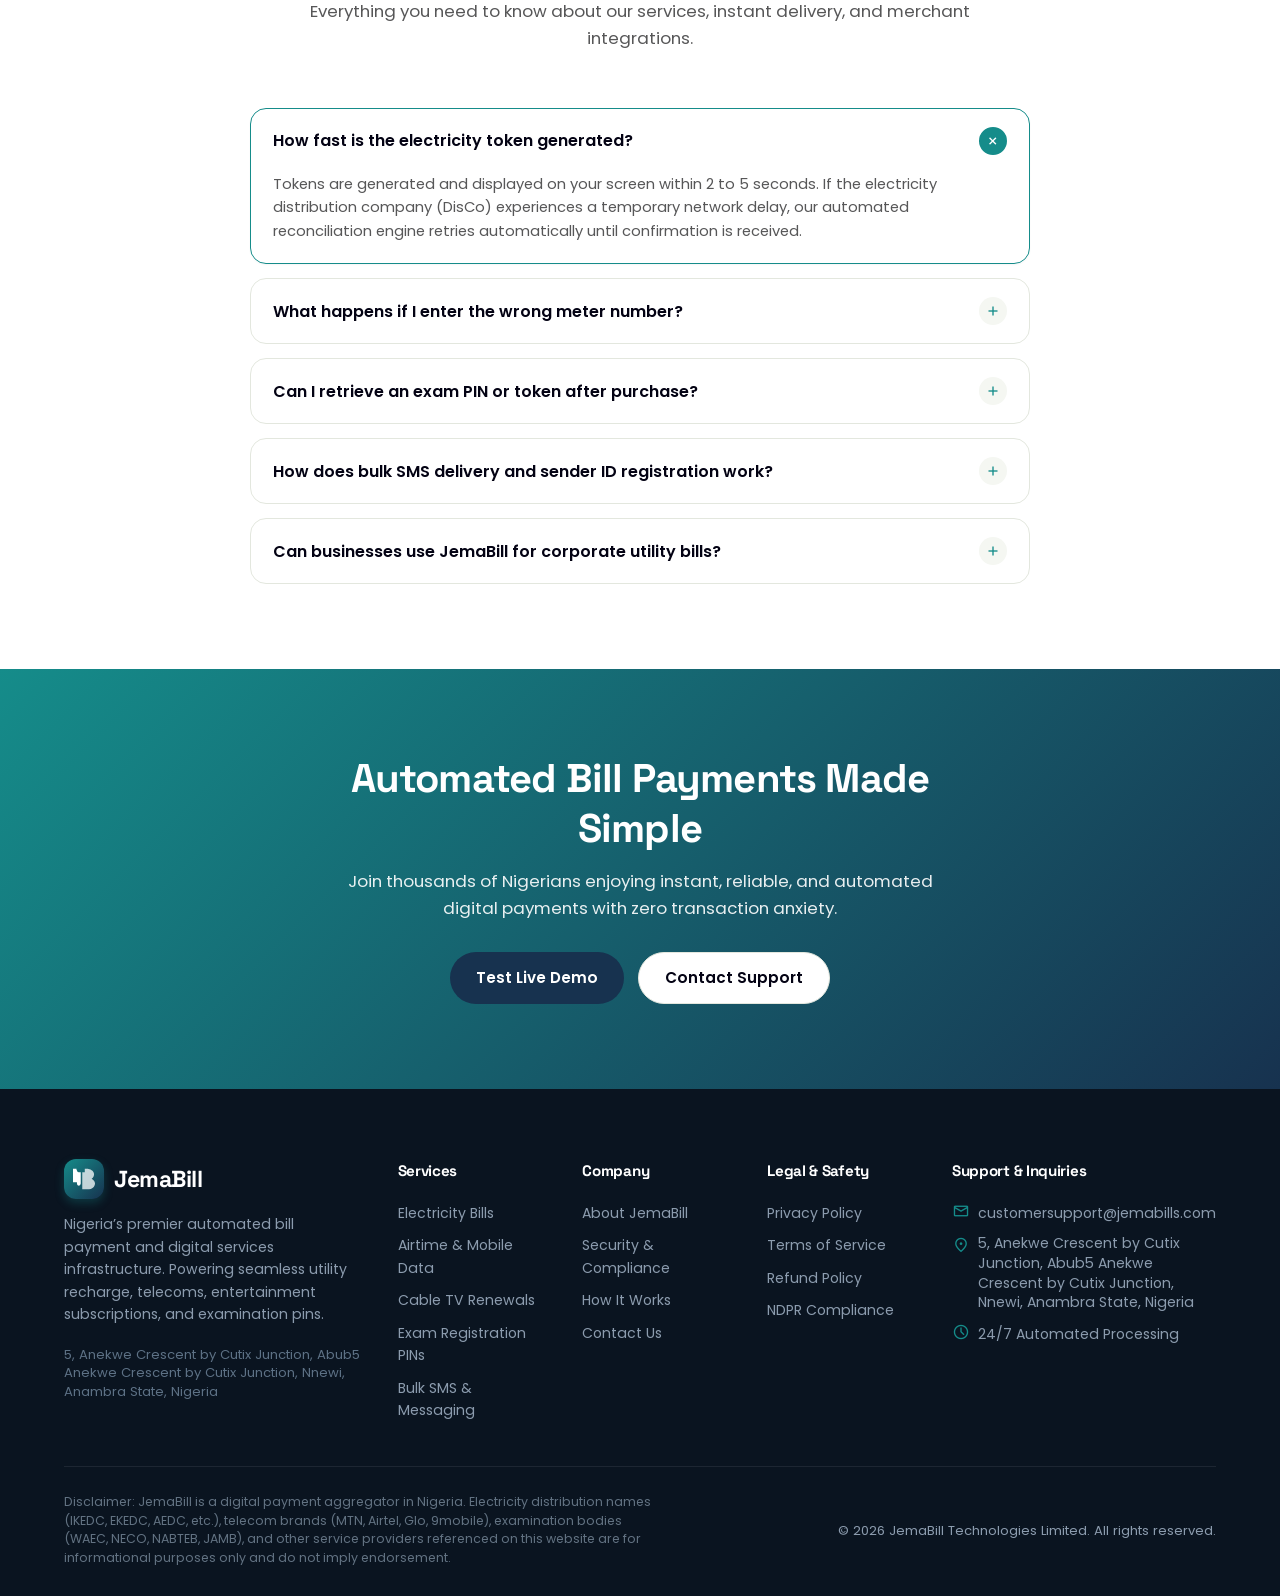
==== commit c5d2a682: "Revert the temporary PNG logo override and restore the original branded header/footer markup" ====
--- a/index.html
+++ b/index.html
@@ -19,7 +19,12 @@
   <header class="navbar">
     <div class="container nav-container">
       <a href="index.html" class="brand-logo">
-        <img src="assets/images/logo.png" alt="JemaBill logo" class="brand-mark" />
+        <div class="brand-icon">
+          <svg width="22" height="22" viewBox="0 0 101 95" fill="none">
+            <path d="M17.01 0C16.18.5 14.81 2 16.01 4L20.01 12.5C20.68 13.5 23.01 15.6 27.02 16H35.52V67.04C35.52 70.05 34.52 76.55 27.02 78.05C23.52 78.05 18.41 75.45 18.01 67.04V62.04H1C.67 62.0 0.67 62.0 0 62.0V0H17.01Z" fill="currentColor"/>
+            <path d="M54.04 16.01V0H67.55C77.22 1.33 95.56 8.01 96.56 24.02C97.06 29.02 95.96 40.43 85.56 46.03C92.23 49.53 104.47 59.94 100.07 73.55C99.57 73.55 98.57 90.56 73.55 94.56H45.03C44.3 94.56 43.3 94.56 42.53 94.56V16.01H54.04Z" fill="currentColor" opacity="0.75"/>
+          </svg>
+        </div>
         <span>JemaBill</span>
       </a>
 
@@ -61,14 +66,477 @@
     </div>
   </div>
 
-  <!-- Rest of file omitted for brevity... -->
+  <!-- ================= HERO SECTION ================= -->
+  <section class="hero-section">
+    <div class="container hero-grid">
+      <div class="hero-content">
+        <div class="hero-badge">
+          <span class="hero-badge-pill">ACTIVE</span>
+          <span class="hero-badge-text">Direct Biller Connectivity & Automated Reconciliation</span>
+        </div>
+
+        <h1 class="hero-title">
+          Smart, Instant & Automated <span class="highlight">Bill Payments</span> in Nigeria.
+        </h1>
+
+        <p class="hero-subtitle">
+          Pay electricity bills, buy airtime & data bundles, renew cable TV, purchase exam registration PINs, and send bulk SMS with direct carrier verification and zero downtime.
+        </p>
+
+        <div class="hero-actions">
+          <a href="#services" class="btn btn-primary">
+            <span>Explore Services</span>
+            <span class="material-symbols-outlined">arrow_forward</span>
+          </a>
+          <a href="#demo" class="btn btn-secondary">
+            <span>Test Customer Verification</span>
+          </a>
+        </div>
+
+        <div class="hero-feature-pills">
+          <div class="feature-pill-item">
+            <span class="material-symbols-outlined">check_circle</span>
+            <span>Real-time Meter Name Verification</span>
+          </div>
+          <div class="feature-pill-item">
+            <span class="material-symbols-outlined">sync</span>
+            <span>Automated Failure Recovery</span>
+          </div>
+          <div class="feature-pill-item">
+            <span class="material-symbols-outlined">lock</span>
+            <span>Encrypted Transactions</span>
+          </div>
+        </div>
+      </div>
+
+      <div class="hero-visual">
+        <div class="floating-card top-right">
+          <div class="floating-icon">
+            <span class="material-symbols-outlined">bolt</span>
+          </div>
+          <div class="floating-text">
+            <strong>IKEDC ₦10,000 Token</strong>
+            <span>Token: 4820-9102-4719-3021</span>
+          </div>
+        </div>
+
+        <div class="floating-card bottom-left">
+          <div class="floating-icon" style="background:#EBF8CF; color:#4A6E00;">
+            <span class="material-symbols-outlined">tv</span>
+          </div>
+          <div class="floating-text">
+            <strong>DSTV Compact Plus</strong>
+            <span>Bouquet Activated • 2.4s</span>
+          </div>
+        </div>
+
+        <div class="phone-mockup-frame">
+          <div class="phone-notch"></div>
+          <div class="phone-screen-container">
+            <img src="assets/images/homescreen.png" alt="JemaBill Mobile App Interface" class="phone-screen-image" />
+          </div>
+        </div>
+      </div>
+    </div>
+  </section>
+
+  <section class="stats-section">
+    <div class="container stats-grid">
+      <div class="stat-item">
+        <div class="stat-value">99.9%</div>
+        <p>Automated Delivery Rate</p>
+      </div>
+      <div class="stat-item">
+        <div class="stat-value">&lt; 5s</div>
+        <p>Token & PIN Dispatch Speed</p>
+      </div>
+      <div class="stat-item">
+        <div class="stat-value">11 DisCos</div>
+        <p>Nationwide Electricity Coverage</p>
+      </div>
+      <div class="stat-item">
+        <div class="stat-value">24/7</div>
+        <p>Continuous Requery & Support</p>
+      </div>
+    </div>
+  </section>
+
+  <section id="services" class="services-section">
+    <div class="container">
+      <div class="section-header">
+        <span class="section-tag">SERVICES</span>
+        <h2>Digital Payment & Utility Infrastructure</h2>
+        <p>Direct integrations with licensed Nigerian utility registries, telecom operators, and examination councils.</p>
+      </div>
+
+      <div class="services-grid">
+        <div class="service-card">
+          <div class="service-icon-box">
+            <span class="material-symbols-outlined">bolt</span>
+          </div>
+          <h3>Electricity Bill Payments</h3>
+          <p>Instant prepaid meter token generation and postpaid bill settlement across all Nigerian distribution zones with live customer validation.</p>
+          <div class="biller-chips">
+            <span class="biller-chip">IKEDC</span>
+            <span class="biller-chip">EKEDC</span>
+            <span class="biller-chip">AEDC</span>
+            <span class="biller-chip">IBEDC</span>
+            <span class="biller-chip">PHED</span>
+            <span class="biller-chip">KAEDCO</span>
+            <span class="biller-chip">EEDC</span>
+            <span class="biller-chip">BEDC</span>
+          </div>
+          <a href="#demo" class="service-link">
+            <span>Test Meter Validation</span>
+            <span class="material-symbols-outlined">arrow_forward</span>
+          </a>
+        </div>
+
+        <div class="service-card">
+          <div class="service-icon-box">
+            <span class="material-symbols-outlined">smartphone</span>
+          </div>
+          <h3>Airtime & Data Bundles</h3>
+          <p>Instant airtime recharges and high-speed data bundles across all Nigerian telecom networks with automated carrier detection.</p>
+          <div class="biller-chips">
+            <span class="biller-chip">MTN</span>
+            <span class="biller-chip">Airtel</span>
+            <span class="biller-chip">Glo</span>
+            <span class="biller-chip">9mobile</span>
+            <span class="biller-chip">SME Data</span>
+            <span class="biller-chip">Direct Top-up</span>
+          </div>
+          <a href="#demo" class="service-link">
+            <span>View Data Bundles</span>
+            <span class="material-symbols-outlined">arrow_forward</span>
+          </a>
+        </div>
+
+        <div class="service-card">
+          <div class="service-icon-box">
+            <span class="material-symbols-outlined">tv</span>
+          </div>
+          <h3>Cable TV Subscriptions</h3>
+          <p>Renew or upgrade your entertainment packages immediately. Real-time smartcard customer name verification guarantees zero billing errors.</p>
+          <div class="biller-chips">
+            <span class="biller-chip">DSTV</span>
+            <span class="biller-chip">GOtv</span>
+            <span class="biller-chip">StarTimes</span>
+            <span class="biller-chip">Showmax</span>
+          </div>
+          <a href="#demo" class="service-link">
+            <span>Verify Smartcard</span>
+            <span class="material-symbols-outlined">arrow_forward</span>
+          </a>
+        </div>
+
+        <div class="service-card">
+          <div class="service-icon-box">
+            <span class="material-symbols-outlined">school</span>
+          </div>
+          <h3>Exam Result & Registration PINs</h3>
+          <p>Official candidate PIN and serial retrieval for national examination councils. Tokens are saved securely on your receipt for immediate access.</p>
+          <div class="biller-chips">
+            <span class="biller-chip">WAEC Result Checker</span>
+            <span class="biller-chip">NECO Token</span>
+            <span class="biller-chip">NABTEB</span>
+            <span class="biller-chip">JAMB Profile Code</span>
+          </div>
+          <a href="#demo" class="service-link">
+            <span>Buy Exam PIN</span>
+            <span class="material-symbols-outlined">arrow_forward</span>
+          </a>
+        </div>
+
+        <div class="service-card">
+          <div class="service-icon-box">
+            <span class="material-symbols-outlined">chat</span>
+          </div>
+          <h3>Transactional & Bulk SMS</h3>
+          <p>High-throughput SMS engine with registered custom Sender IDs, GSM-7 compliant character counting, and instant delivery reporting.</p>
+          <div class="biller-chips">
+            <span class="biller-chip">Registered Sender ID</span>
+            <span class="biller-chip">DND Bypass</span>
+            <span class="biller-chip">Delivery Reports</span>
+            <span class="biller-chip">Instant Routing</span>
+          </div>
+          <a href="contact.html" class="service-link">
+            <span>Request Sender ID</span>
+            <span class="material-symbols-outlined">arrow_forward</span>
+          </a>
+        </div>
+      </div>
+    </div>
+  </section>
+
+  <section id="demo" class="demo-section">
+    <div class="container">
+      <div class="section-header">
+        <span class="section-tag lime">VERIFICATION SIMULATOR</span>
+        <h2>Real-Time Customer Verification</h2>
+        <p>See how JemaBill verifies customer details before debiting, ensuring 100% accurate token delivery.</p>
+      </div>
+
+      <div class="demo-card">
+        <div>
+          <div class="demo-tabs">
+            <button class="demo-tab-btn active" data-target="electricity">
+              <span class="material-symbols-outlined">bolt</span>
+              <span>Electricity</span>
+            </button>
+            <button class="demo-tab-btn" data-target="airtime">
+              <span class="material-symbols-outlined">smartphone</span>
+              <span>Airtime</span>
+            </button>
+            <button class="demo-tab-btn" data-target="cable">
+              <span class="material-symbols-outlined">tv</span>
+              <span>Cable TV</span>
+            </button>
+          </div>
+
+          <div class="demo-form">
+            <div class="form-group">
+              <label id="demoBillerLabel">Select Electricity DisCo</label>
+              <select id="demoBillerSelect" class="form-control">
+                <option value="Ikeja Electric (IKEDC)">Ikeja Electric (IKEDC)</option>
+                <option value="Eko Electric (EKEDC)">Eko Electric (EKEDC)</option>
+                <option value="Abuja Electric (AEDC)">Abuja Electric (AEDC)</option>
+              </select>
+            </div>
+
+            <div class="form-group">
+              <label id="demoAccountLabel">Meter Number</label>
+              <input type="text" id="demoAccountInput" class="form-control" value="45028491023" />
+            </div>
+
+            <div class="form-group">
+              <label>Amount (₦)</label>
+              <input type="text" id="demoAmountInput" class="form-control" value="5,000" />
+            </div>
+
+            <div class="verified-preview-badge">
+              <div class="verified-icon">
+                <span class="material-symbols-outlined">check</span>
+              </div>
+              <div class="verified-info">
+                <strong id="demoVerifiedName">Adekunle Olawale</strong>
+                <span id="demoVerifiedSub">Plot 12, Jabi Crescent, Ikeja, Lagos</span>
+              </div>
+            </div>
+          </div>
+        </div>
+
+        <div class="demo-receipt-preview">
+          <div class="receipt-header">
+            <div style="font-size: 0.76rem; font-weight:700; color:var(--primary); text-transform:uppercase; margin-bottom:4px;">Official Digital Receipt</div>
+            <h4>Payment Successful</h4>
+            <div style="font-size: 0.8rem; color:#888;">Transaction Reference: JB-2026-981042</div>
+          </div>
+
+          <div class="receipt-token-box">
+            <div class="receipt-token-title" id="receiptTokenTitle">PREPAID ELECTRICITY TOKEN</div>
+            <div class="receipt-token-code" id="receiptTokenCode">4820 - 9102 - 4719 - 3021</div>
+          </div>
+
+          <div class="receipt-row">
+            <span>Provider</span>
+            <span id="receiptBiller">Ikeja Electric (IKEDC)</span>
+          </div>
+          <div class="receipt-row">
+            <span>Account / Meter</span>
+            <span id="receiptAccount">45028491023</span>
+          </div>
+          <div class="receipt-row">
+            <span>Amount Paid</span>
+            <span id="receiptAmount">₦5,000.00</span>
+          </div>
+          <div class="receipt-row">
+            <span>Status</span>
+            <span style="color:#1A883C; font-weight:700;">Delivered</span>
+          </div>
+          <div class="receipt-row">
+            <span>Reconciliation</span>
+            <span>Automated (0s)</span>
+          </div>
+        </div>
+      </div>
+    </div>
+  </section>
+
+  <section id="how-it-works" class="how-it-works">
+    <div class="container">
+      <div class="section-header">
+        <span class="section-tag">HOW IT WORKS</span>
+        <h2>Simple 3-Step Process</h2>
+        <p>Direct automated processing ensures your service is delivered within seconds.</p>
+      </div>
+
+      <div class="steps-grid">
+        <div class="step-card">
+          <div class="step-number">1</div>
+          <h3>Select Service & Provider</h3>
+          <p>Choose from Electricity, Mobile Airtime, Data, Cable TV, or Exam PINs. Select your provider in one tap.</p>
+        </div>
+
+        <div class="step-card">
+          <div class="step-number">2</div>
+          <h3>Instant Customer Verification</h3>
+          <p>Our platform connects to the biller's official registry in real time to confirm the customer name and address before billing.</p>
+        </div>
+
+        <div class="step-card">
+          <div class="step-number">3</div>
+          <h3>Instant Token & Receipt</h3>
+          <p>Receive your electricity token or exam PIN on screen instantly, backed by a shareable PDF and image receipt.</p>
+        </div>
+      </div>
+    </div>
+  </section>
+
+  <section id="security" class="security-section">
+    <div class="container">
+      <div class="section-header">
+        <span class="section-tag" style="background:rgba(197,231,108,0.2); color:#C5E76C;">SECURITY & RELIABILITY</span>
+        <h2>Engineered for Financial Invariance</h2>
+        <p>Built with institutional-grade security, deterministic accounting math, and strict data privacy protocols.</p>
+      </div>
+
+      <div class="security-grid">
+        <div class="security-card">
+          <div class="security-icon">
+            <span class="material-symbols-outlined">lock</span>
+          </div>
+          <h3>256-Bit TLS Encryption</h3>
+          <p>Every transaction and personal identifier is encrypted end-to-end using TLS 1.3 and military-grade AES-256 data storage standards.</p>
+        </div>
+
+        <div class="security-card">
+          <div class="security-icon">
+            <span class="material-symbols-outlined">sync</span>
+          </div>
+          <h3>Multi-Provider Failover</h3>
+          <p>Our intelligent routing engine continuously monitors provider health. If a gateway experiences latency, transactions fail over seamlessly.</p>
+        </div>
+
+        <div class="security-card">
+          <div class="security-icon">
+            <span class="material-symbols-outlined">balance</span>
+          </div>
+          <h3>Automated Reconciliation</h3>
+          <p>Network hiccups never result in double debits or lost funds. Transactions are deterministically requiried until positively confirmed.</p>
+        </div>
+
+        <div class="security-card">
+          <div class="security-icon">
+            <span class="material-symbols-outlined">verified_user</span>
+          </div>
+          <h3>NDPR & Data Protection</h3>
+          <p>JemaBill is fully compliant with the Nigeria Data Protection Regulation (NDPR). User information is never monetized or shared with third parties.</p>
+        </div>
+
+        <div class="security-card">
+          <div class="security-icon">
+            <span class="material-symbols-outlined">fingerprint</span>
+          </div>
+          <h3>Strict Idempotency</h3>
+          <p>All purchase requests utilize UUIDv4 idempotency keys, guaranteeing that even on repeated taps or spotty internet, you are never charged twice.</p>
+        </div>
+
+        <div class="security-card">
+          <div class="security-icon">
+            <span class="material-symbols-outlined">support_agent</span>
+          </div>
+          <h3>24/7 Operations Monitoring</h3>
+          <p>Continuous monitoring with automated anomaly alerts protects merchant balances and prevents unauthorized service depletion.</p>
+        </div>
+      </div>
+    </div>
+  </section>
+
+  <section id="faq" class="faq-section">
+    <div class="container">
+      <div class="section-header">
+        <span class="section-tag">FAQ</span>
+        <h2>Frequently Asked Questions</h2>
+        <p>Everything you need to know about our services, instant delivery, and merchant integrations.</p>
+      </div>
+
+      <div class="faq-accordion">
+        <div class="faq-item active">
+          <button class="faq-question">
+            <span>How fast is the electricity token generated?</span>
+            <span class="faq-icon"><span class="material-symbols-outlined">add</span></span>
+          </button>
+          <div class="faq-answer">
+            <p>Tokens are generated and displayed on your screen within 2 to 5 seconds. If the electricity distribution company (DisCo) experiences a temporary network delay, our automated reconciliation engine retries automatically until confirmation is received.</p>
+          </div>
+        </div>
+
+        <div class="faq-item">
+          <button class="faq-question">
+            <span>What happens if I enter the wrong meter number?</span>
+            <span class="faq-icon"><span class="material-symbols-outlined">add</span></span>
+          </button>
+          <div class="faq-answer">
+            <p>JemaBill enforces mandatory real-time customer verification. Before any payment is processed, we query the DisCo registry to display the registered customer name and service address for confirmation.</p>
+          </div>
+        </div>
+
+        <div class="faq-item">
+          <button class="faq-question">
+            <span>Can I retrieve an exam PIN or token after purchase?</span>
+            <span class="faq-icon"><span class="material-symbols-outlined">add</span></span>
+          </button>
+          <div class="faq-answer">
+            <p>Yes. All purchased exam PINs and electricity tokens are stored permanently in your transaction history and can be re-fetched from the receipt section.</p>
+          </div>
+        </div>
+
+        <div class="faq-item">
+          <button class="faq-question">
+            <span>How does bulk SMS delivery and sender ID registration work?</span>
+            <span class="faq-icon"><span class="material-symbols-outlined">add</span></span>
+          </button>
+          <div class="faq-answer">
+            <p>We provide direct-route SMS delivery across MTN, Airtel, Glo, and 9mobile. Custom sender IDs are submitted for regulatory approval, then routed through the direct telecom gateway for delivery and reporting.</p>
+          </div>
+        </div>
+
+        <div class="faq-item">
+          <button class="faq-question">
+            <span>Can businesses use JemaBill for corporate utility bills?</span>
+            <span class="faq-icon"><span class="material-symbols-outlined">add</span></span>
+          </button>
+          <div class="faq-answer">
+            <p>Yes. Businesses, schools, and organizations can manage multi-meter electricity recharges, team airtime and data bundles, and bulk examination PINs seamlessly through the JemaBill platform.</p>
+          </div>
+        </div>
+      </div>
+    </div>
+  </section>
+
+  <section class="cta-section">
+    <div class="container cta-box">
+      <h2>Automated Bill Payments Made Simple</h2>
+      <p>Join thousands of Nigerians enjoying instant, reliable, and automated digital payments with zero transaction anxiety.</p>
+      <div class="cta-buttons">
+        <a href="#demo" class="btn btn-navy">Test Live Demo</a>
+        <a href="contact.html" class="btn btn-secondary">Contact Support</a>
+      </div>
+    </div>
+  </section>
 
   <footer class="footer">
     <div class="container">
       <div class="footer-top">
         <div class="footer-brand">
           <a href="index.html" class="brand-logo" style="color:#FFFFFF;">
-            <img src="assets/images/logo.png" alt="JemaBill logo" class="brand-mark" />
+            <div class="brand-icon">
+              <svg width="22" height="22" viewBox="0 0 101 95" fill="none">
+                <path d="M17.01 0C16.18.5 14.81 2 16.01 4L20.01 12.5C20.68 13.5 23.01 15.6 27.02 16H35.52V67.04C35.52 70.05 34.52 76.55 27.02 78.05C23.52 78.05 18.41 75.45 18.01 67.04V62.04H1C.67 62.0 0.67 62.0 0 62.0V0H17.01Z" fill="currentColor"/>
+                <path d="M54.04 16.01V0H67.55C77.22 1.33 95.56 8.01 96.56 24.02C97.06 29.02 95.96 40.43 85.56 46.03C92.23 49.53 104.47 59.94 100.07 73.55C99.57 73.55 98.57 90.56 73.55 94.56H45.03C44.3 94.56 43.3 94.56 42.53 94.56V16.01H54.04Z" fill="currentColor" opacity="0.75"/>
+              </svg>
+            </div>
             <span>JemaBill</span>
           </a>
           <p>
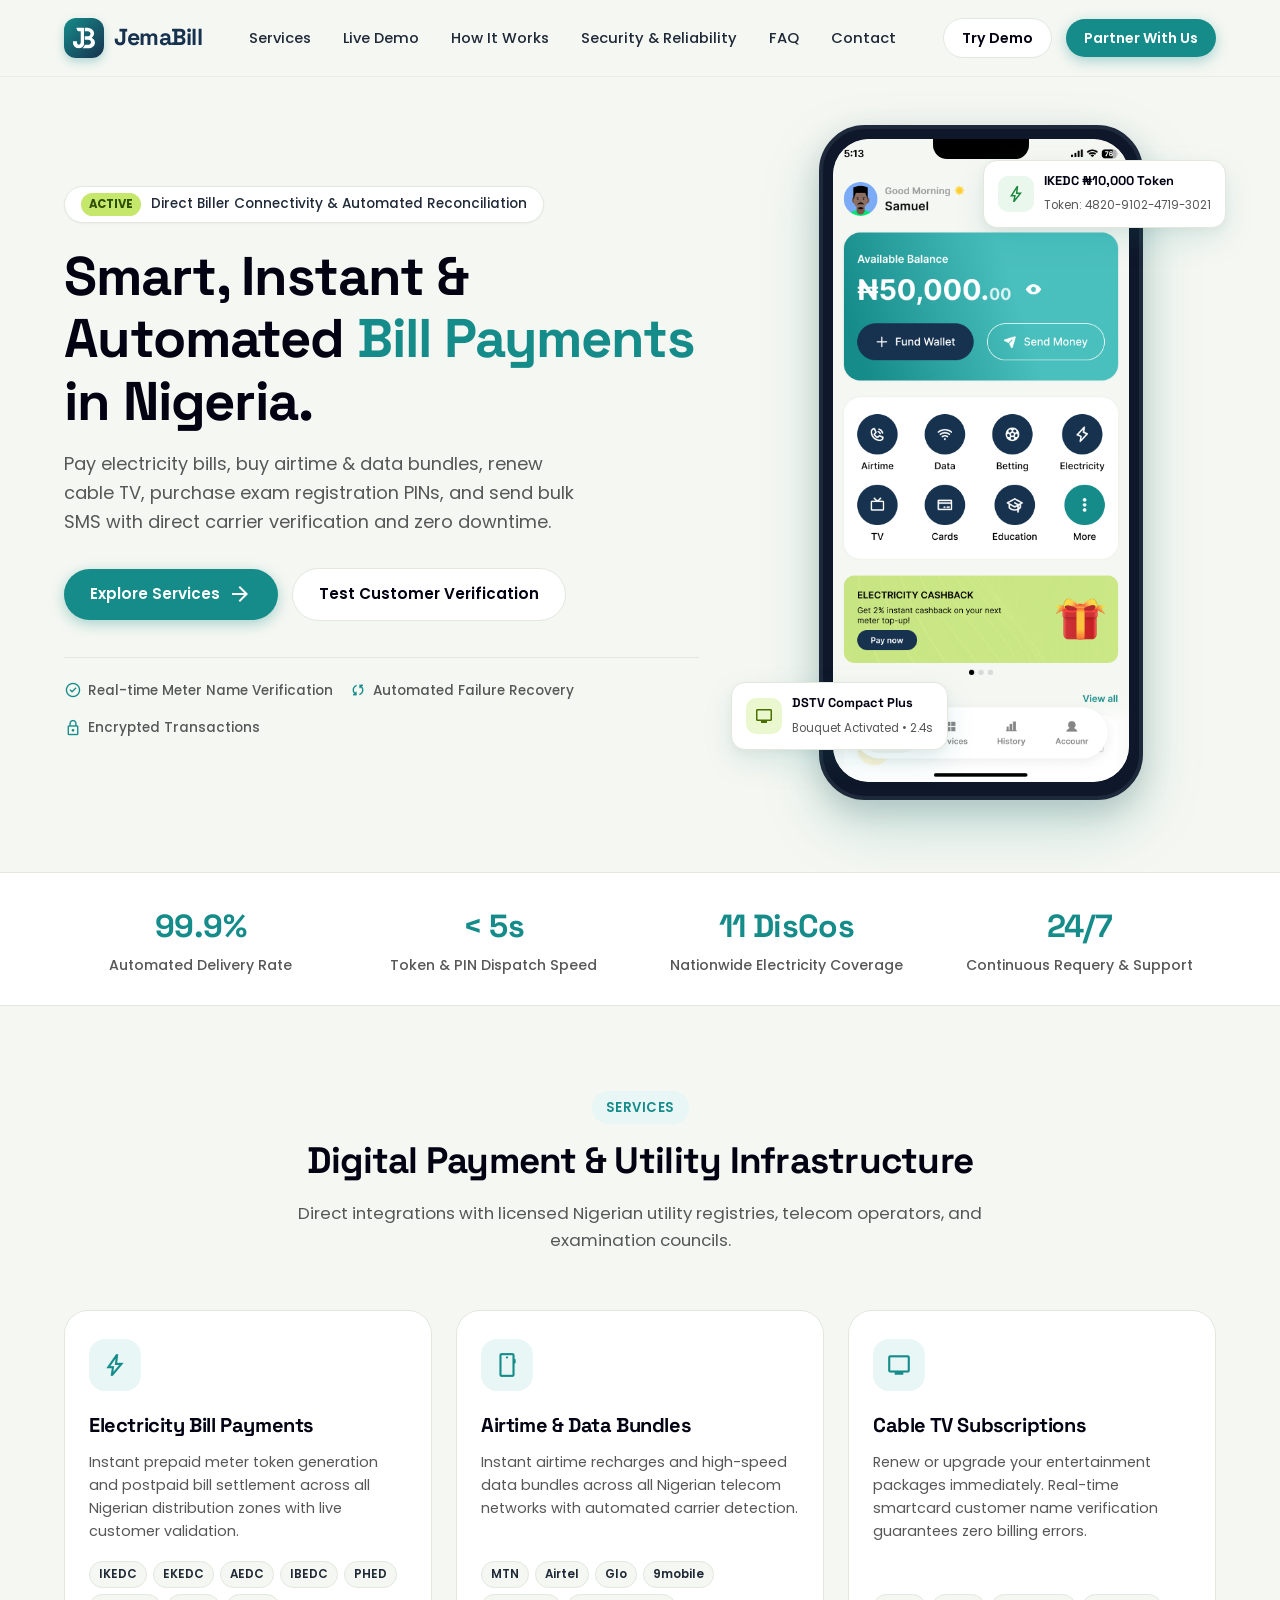
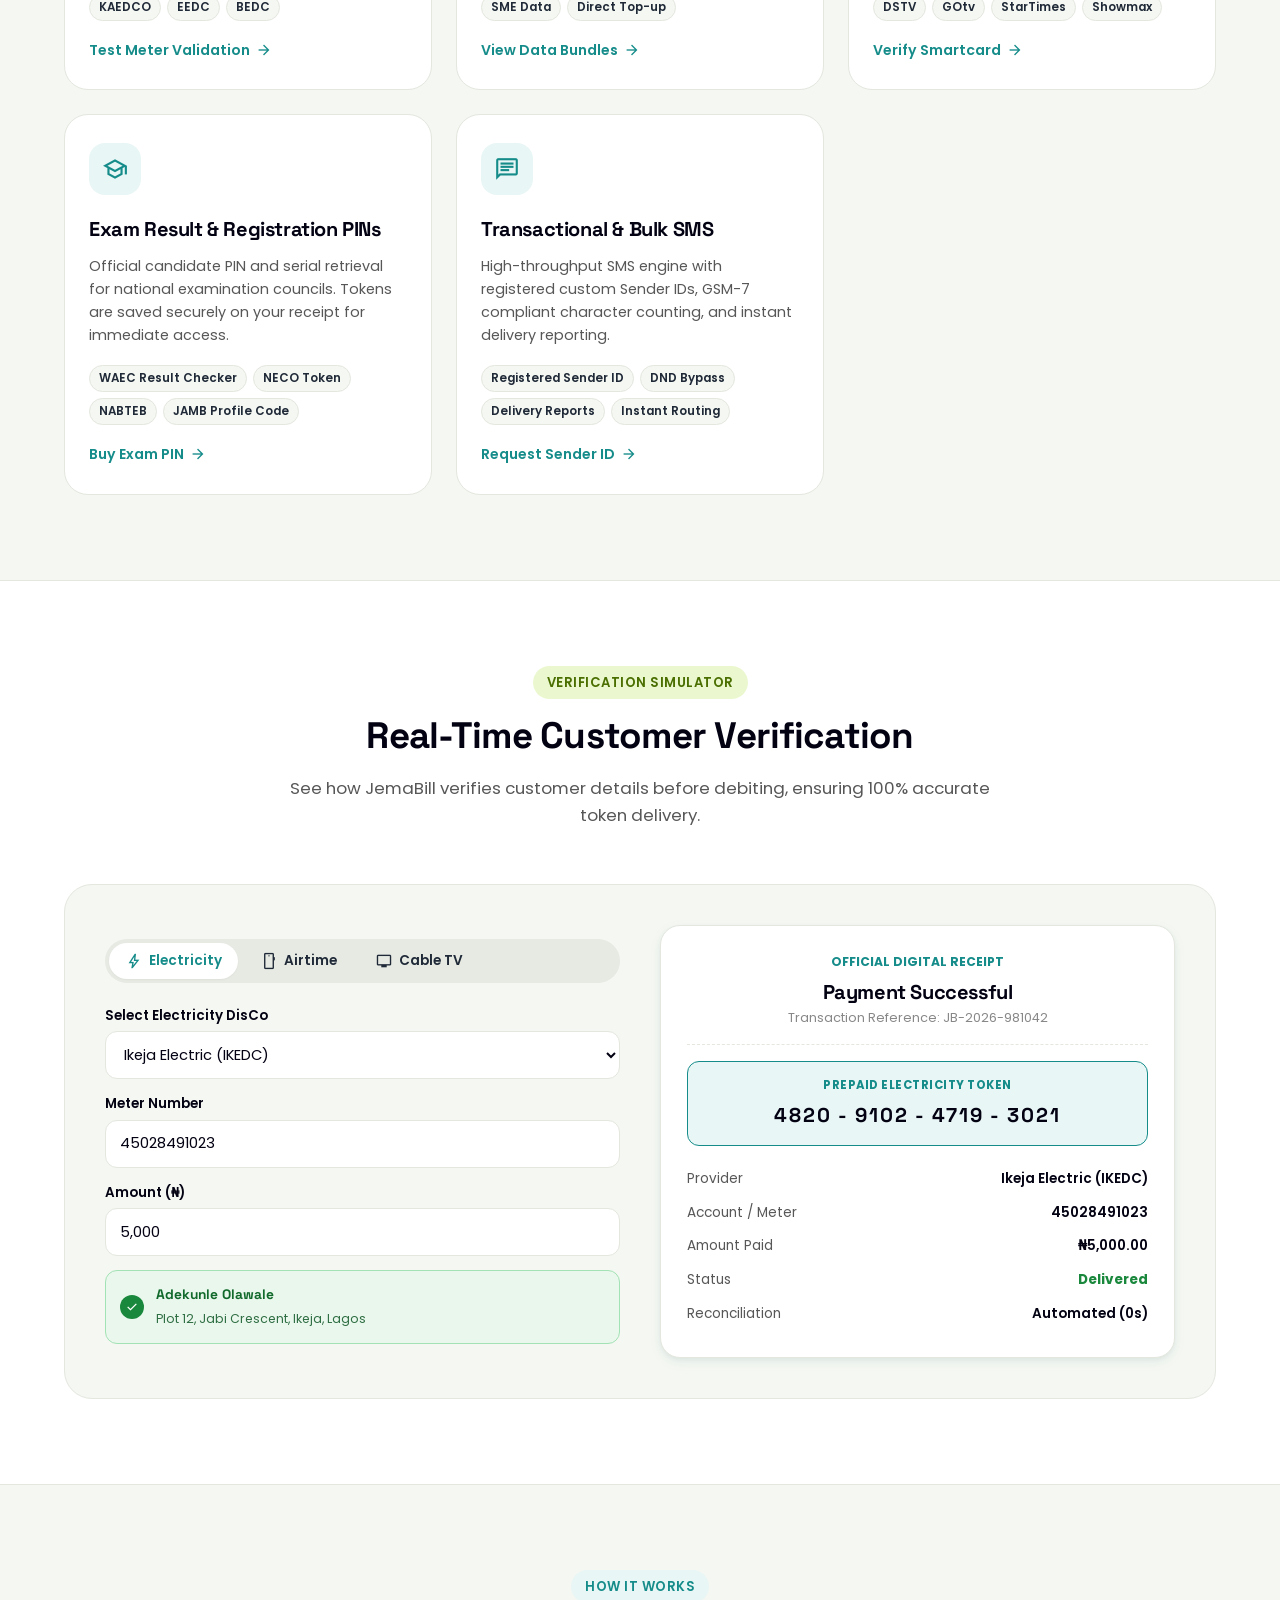
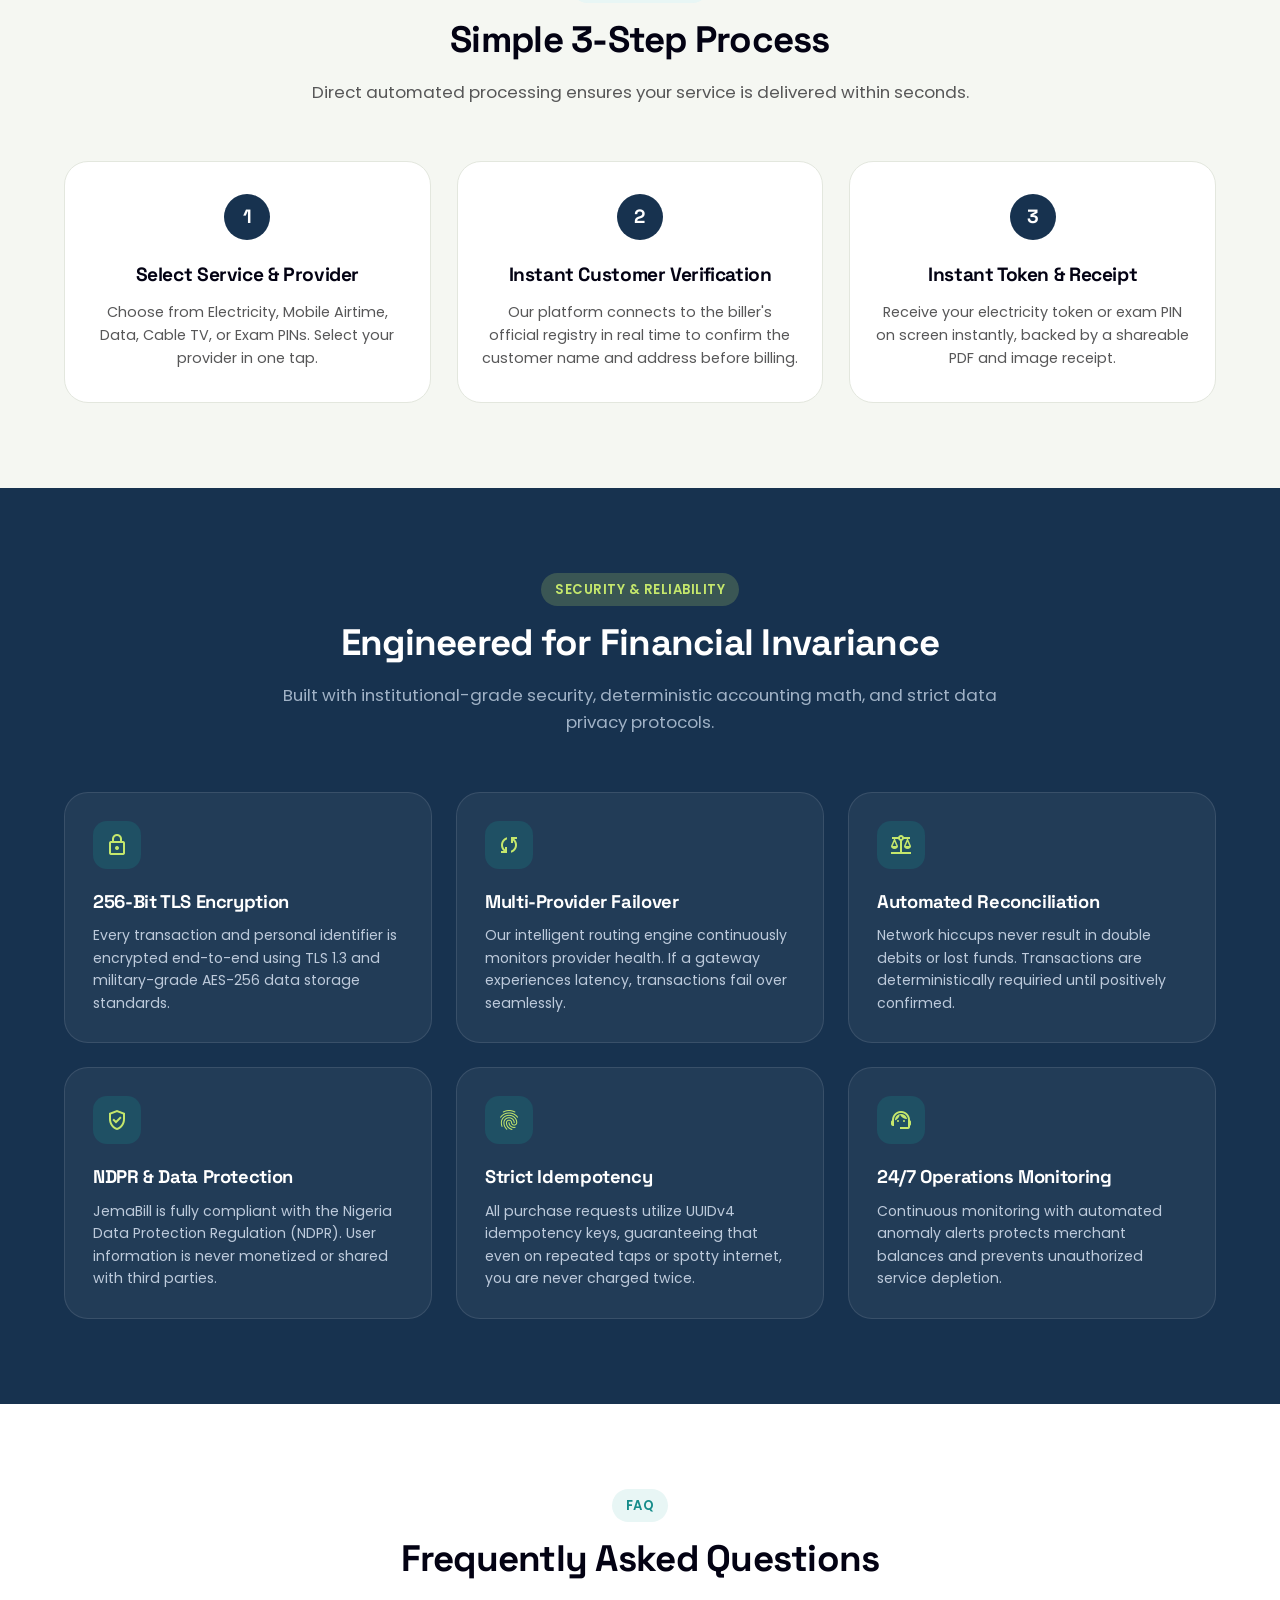
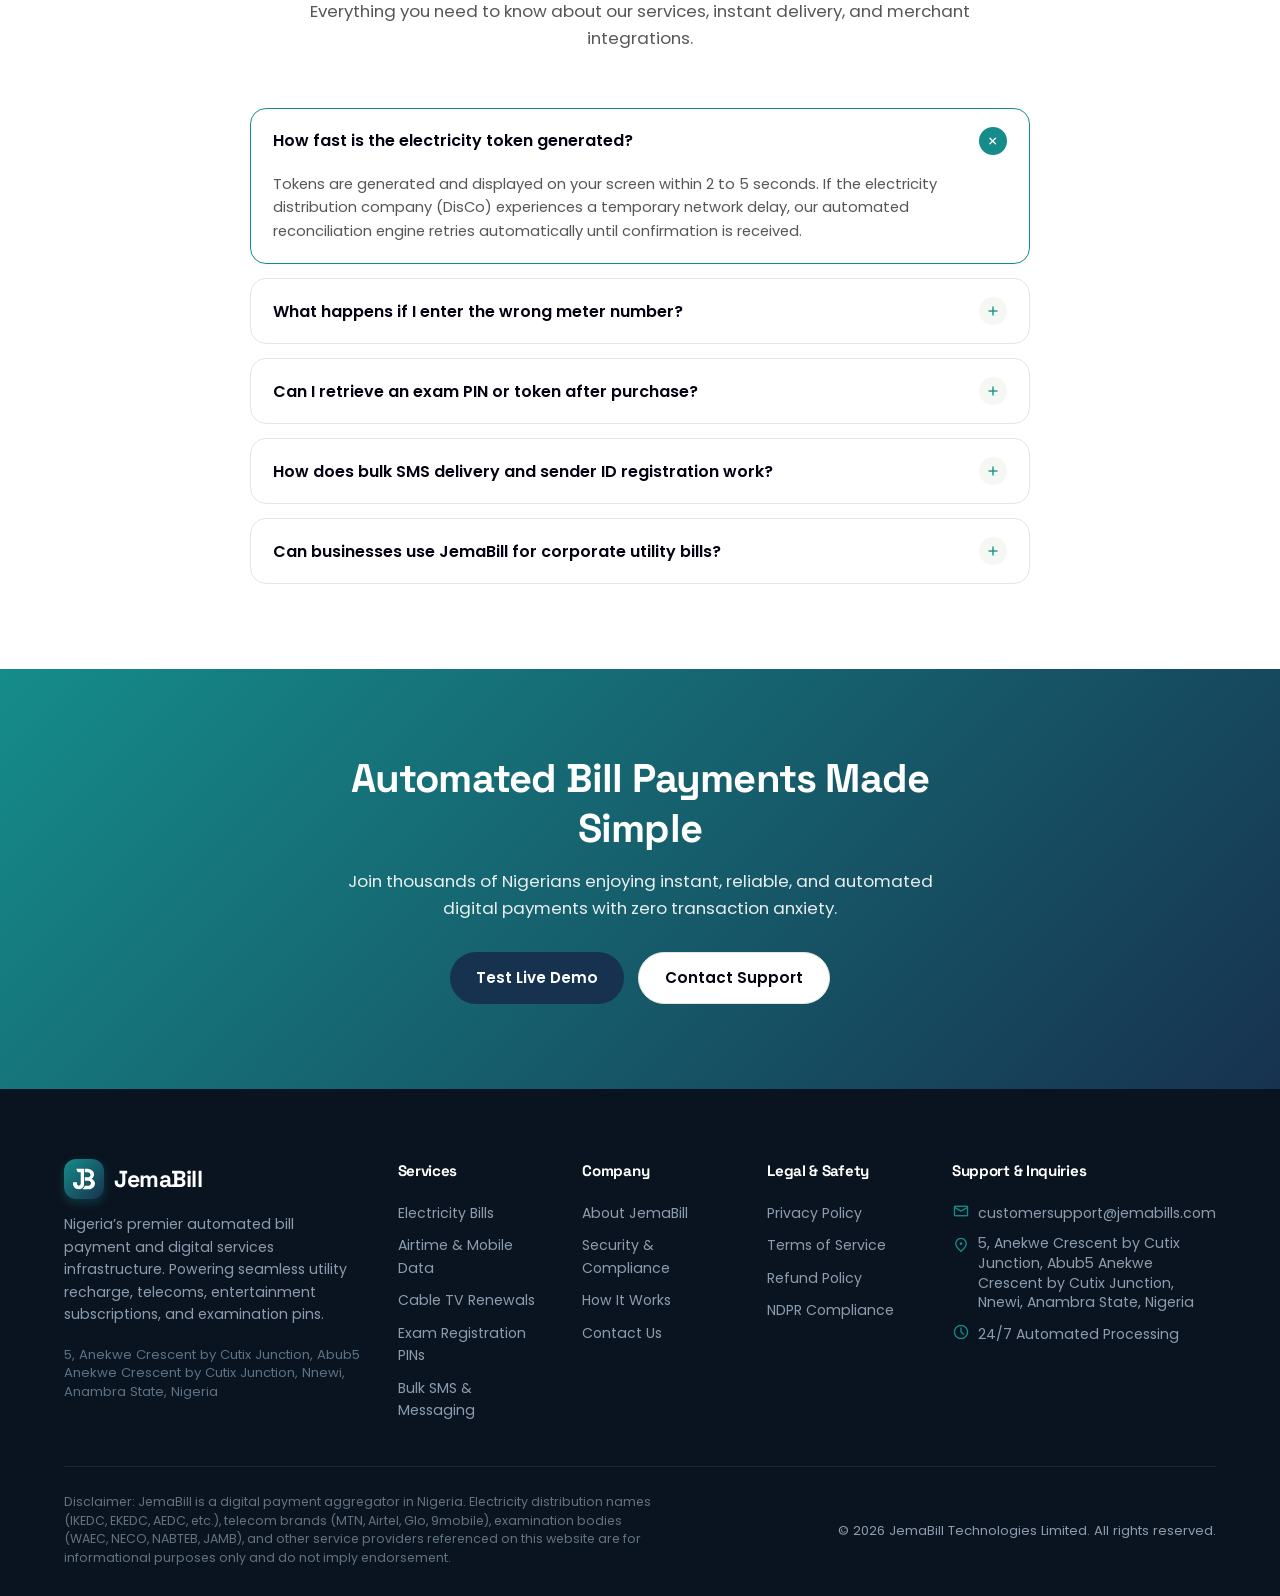
==== commit c3b99d66: "Update index.html" ====
--- a/index.html
+++ b/index.html
@@ -20,10 +20,7 @@
     <div class="container nav-container">
       <a href="index.html" class="brand-logo">
         <div class="brand-icon">
-          <svg width="22" height="22" viewBox="0 0 101 95" fill="none">
-            <path d="M17.01 0C16.18.5 14.81 2 16.01 4L20.01 12.5C20.68 13.5 23.01 15.6 27.02 16H35.52V67.04C35.52 70.05 34.52 76.55 27.02 78.05C23.52 78.05 18.41 75.45 18.01 67.04V62.04H1C.67 62.0 0.67 62.0 0 62.0V0H17.01Z" fill="currentColor"/>
-            <path d="M54.04 16.01V0H67.55C77.22 1.33 95.56 8.01 96.56 24.02C97.06 29.02 95.96 40.43 85.56 46.03C92.23 49.53 104.47 59.94 100.07 73.55C99.57 73.55 98.57 90.56 73.55 94.56H45.03C44.3 94.56 43.3 94.56 42.53 94.56V16.01H54.04Z" fill="currentColor" opacity="0.75"/>
-          </svg>
+          <img src="assets/images/logo.svg" width="22" height="22">
         </div>
         <span>JemaBill</span>
       </a>
@@ -532,10 +529,7 @@
         <div class="footer-brand">
           <a href="index.html" class="brand-logo" style="color:#FFFFFF;">
             <div class="brand-icon">
-              <svg width="22" height="22" viewBox="0 0 101 95" fill="none">
-                <path d="M17.01 0C16.18.5 14.81 2 16.01 4L20.01 12.5C20.68 13.5 23.01 15.6 27.02 16H35.52V67.04C35.52 70.05 34.52 76.55 27.02 78.05C23.52 78.05 18.41 75.45 18.01 67.04V62.04H1C.67 62.0 0.67 62.0 0 62.0V0H17.01Z" fill="currentColor"/>
-                <path d="M54.04 16.01V0H67.55C77.22 1.33 95.56 8.01 96.56 24.02C97.06 29.02 95.96 40.43 85.56 46.03C92.23 49.53 104.47 59.94 100.07 73.55C99.57 73.55 98.57 90.56 73.55 94.56H45.03C44.3 94.56 43.3 94.56 42.53 94.56V16.01H54.04Z" fill="currentColor" opacity="0.75"/>
-              </svg>
+            <img src="assets/images/logo.svg" width="22" height="22">
             </div>
             <span>JemaBill</span>
           </a>
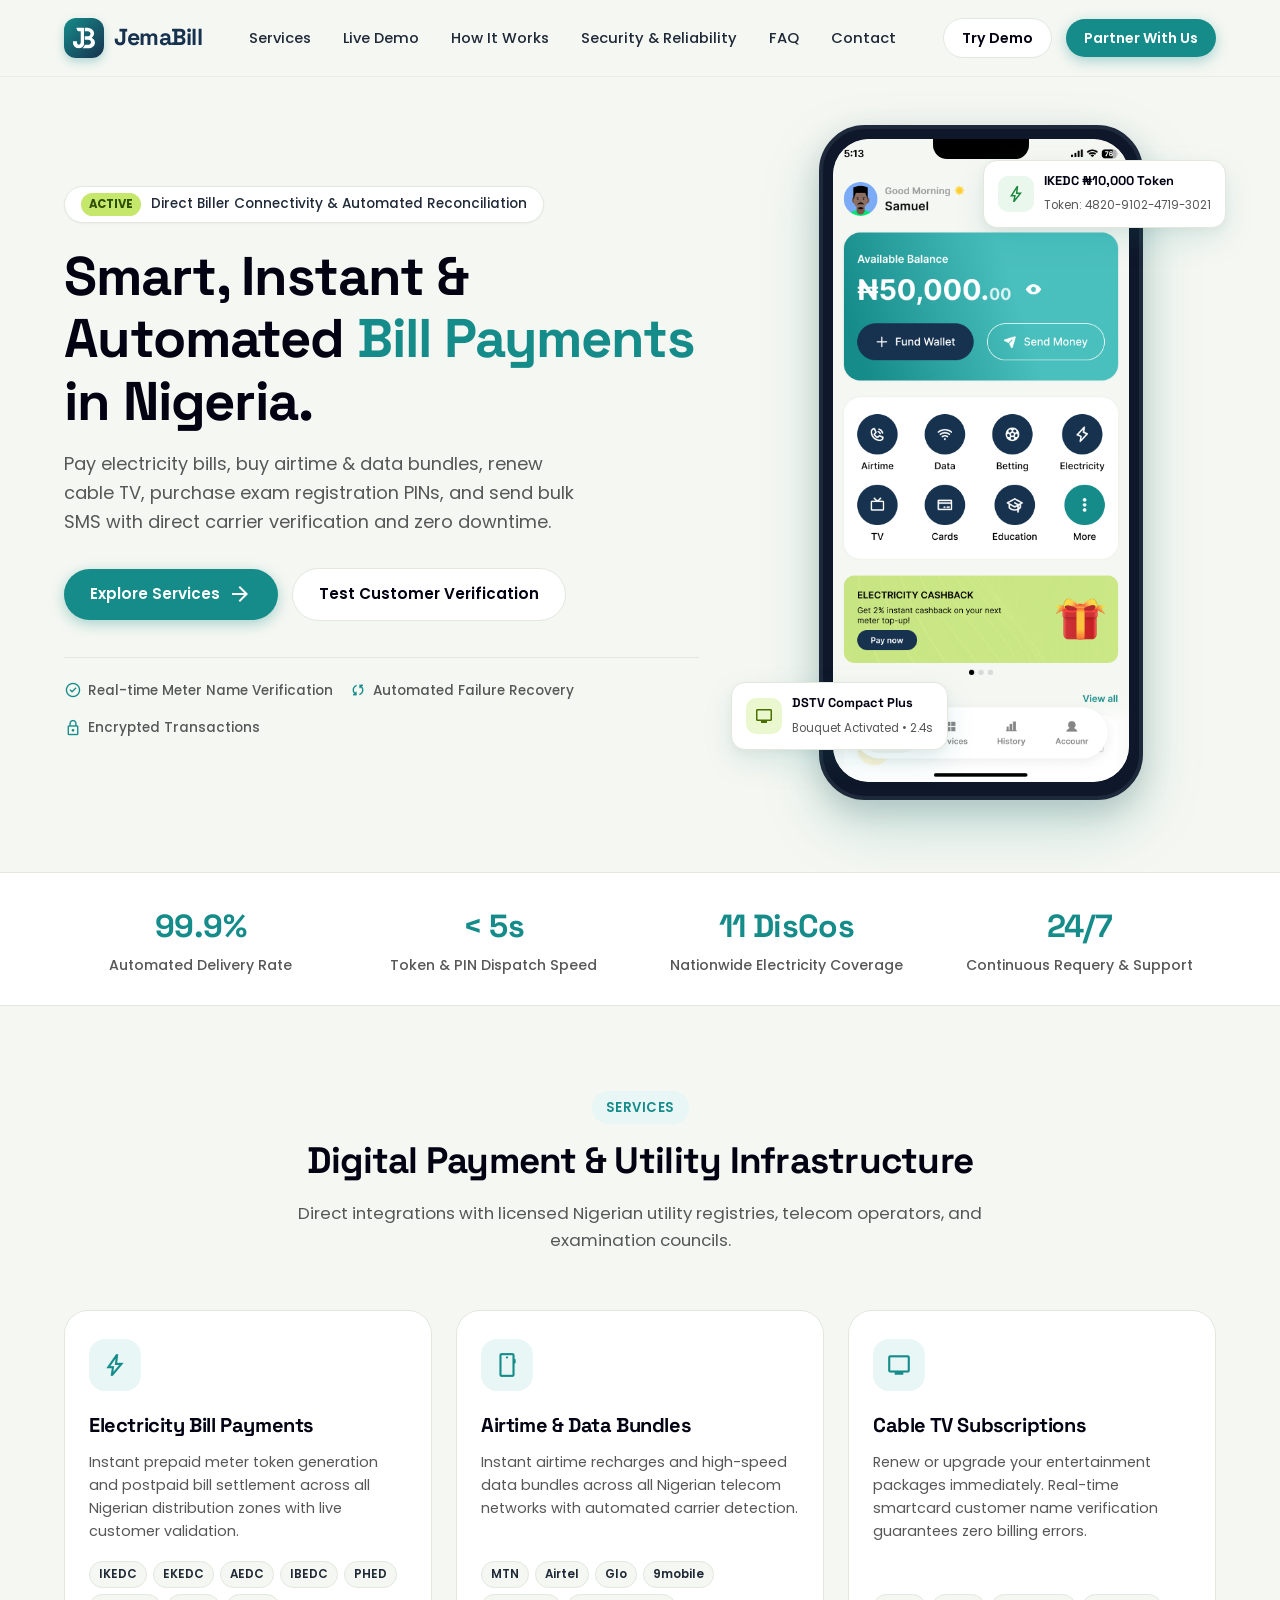
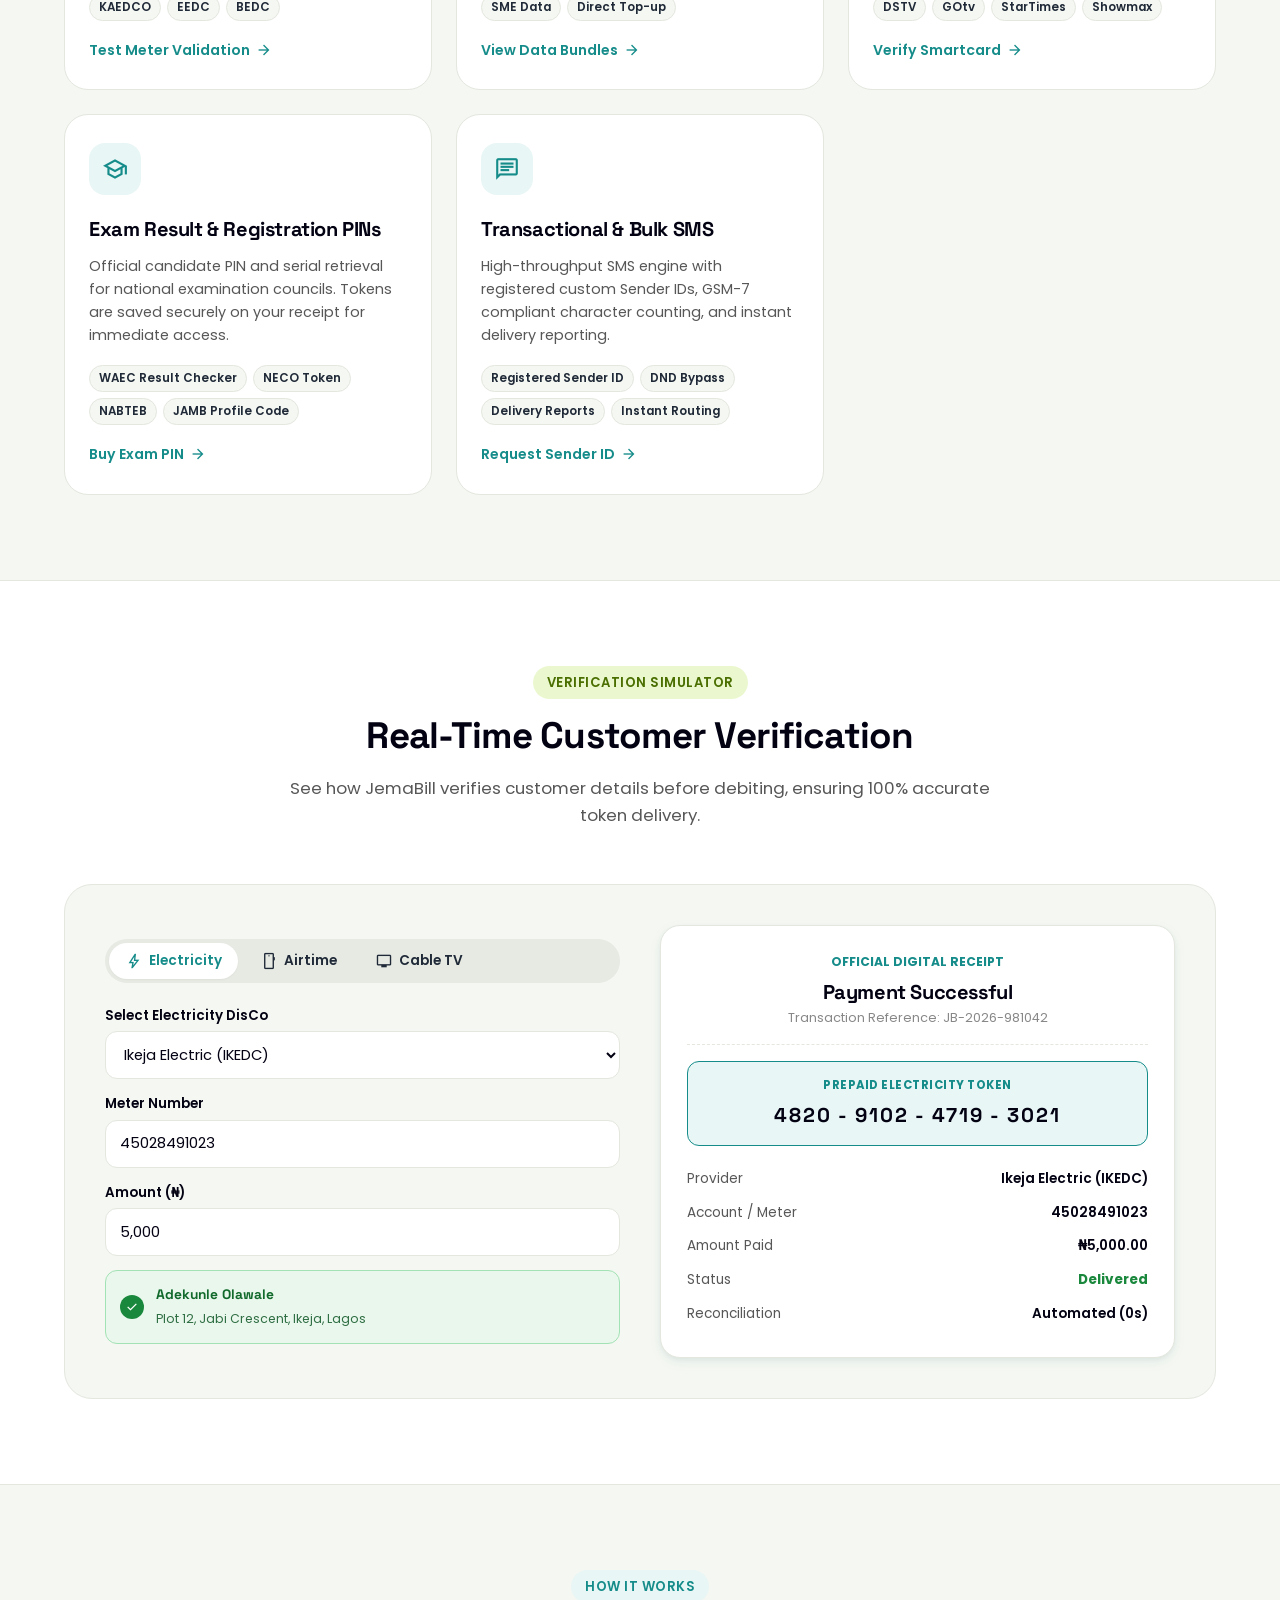
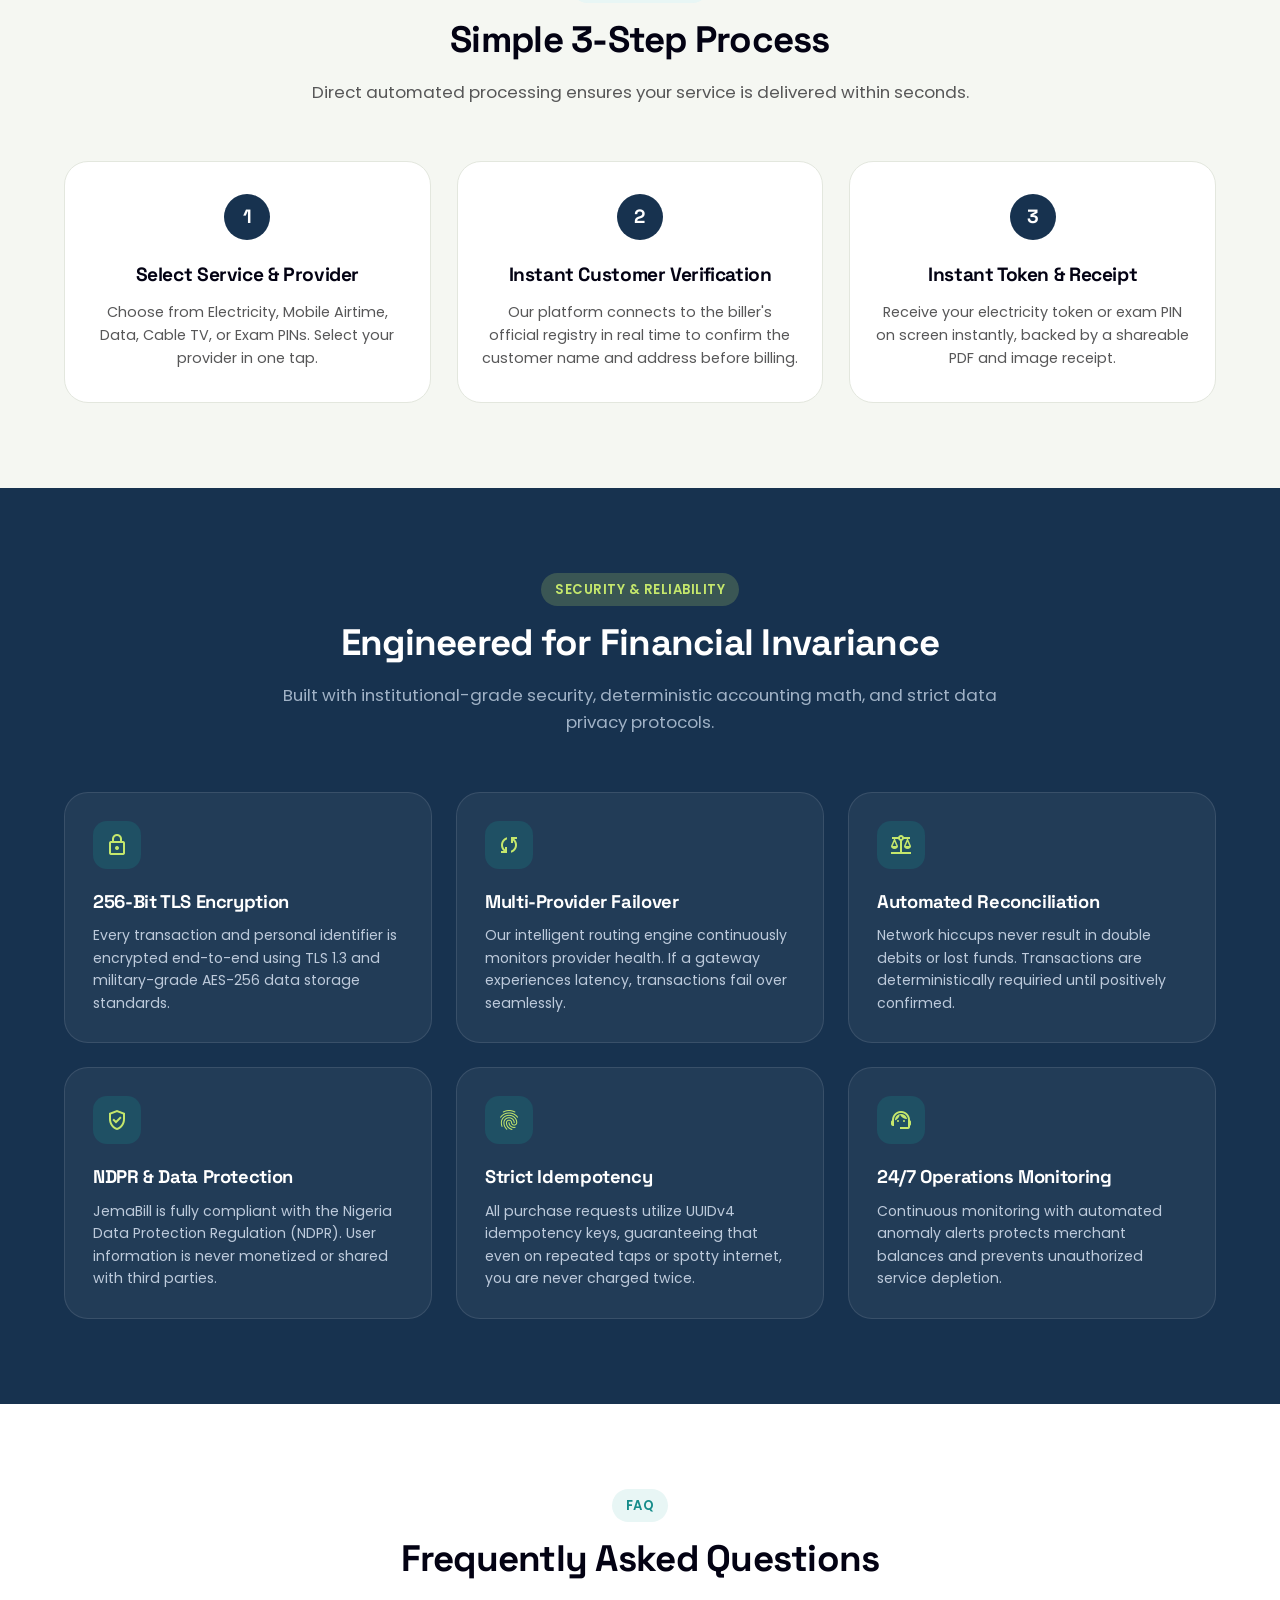
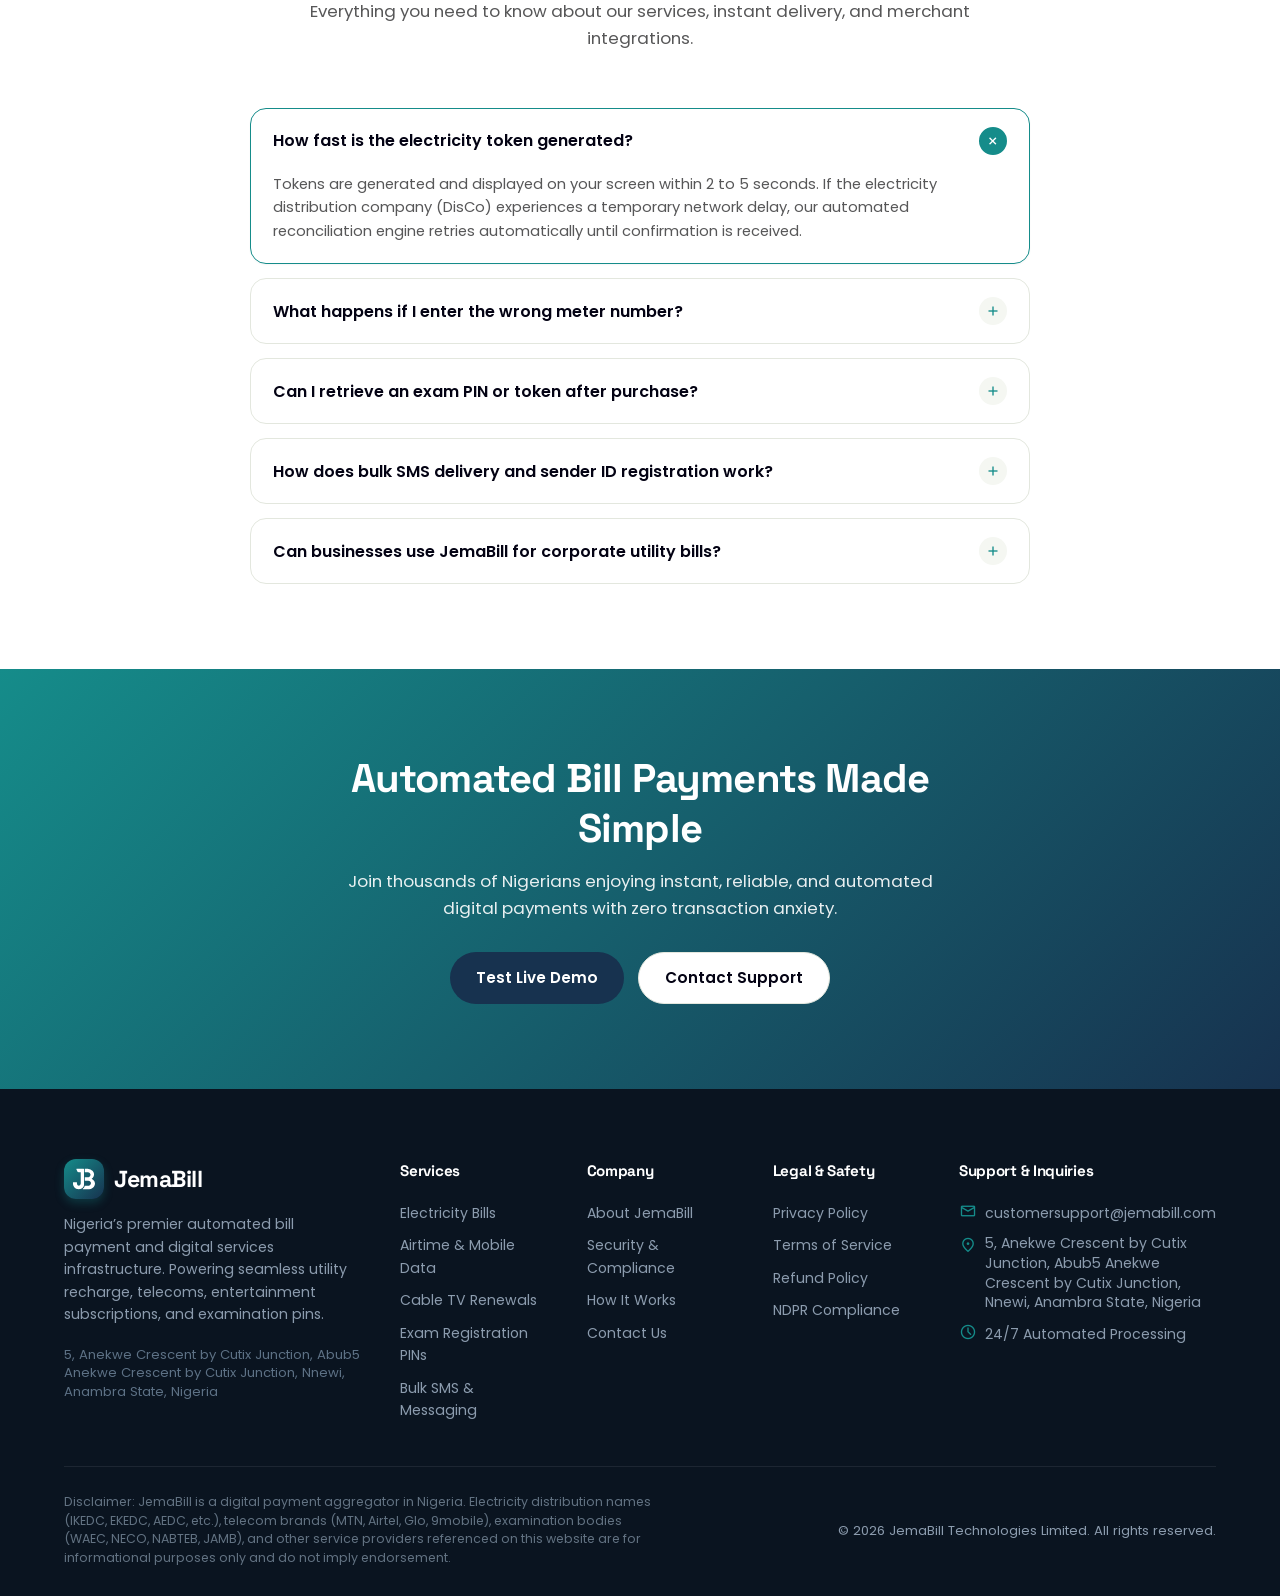
==== commit a4c7d685: "Update all old JemaBill email references to the correct jemabill.com domain" ====
--- a/index.html
+++ b/index.html
@@ -529,7 +529,7 @@
         <div class="footer-brand">
           <a href="index.html" class="brand-logo" style="color:#FFFFFF;">
             <div class="brand-icon">
-            <img src="assets/images/logo.svg" width="22" height="22">
+              <img src="assets/images/logo.svg" width="22" height="22">
             </div>
             <span>JemaBill</span>
           </a>
@@ -576,7 +576,7 @@
           <h4>Support & Inquiries</h4>
           <div class="footer-contact-item">
             <span class="material-symbols-outlined">mail</span>
-            <span>customersupport@jemabills.com</span>
+            <span>customersupport@jemabill.com</span>
           </div>
           <div class="footer-contact-item" style="align-items:flex-start;">
             <span class="material-symbols-outlined" style="margin-top:2px;">location_on</span>
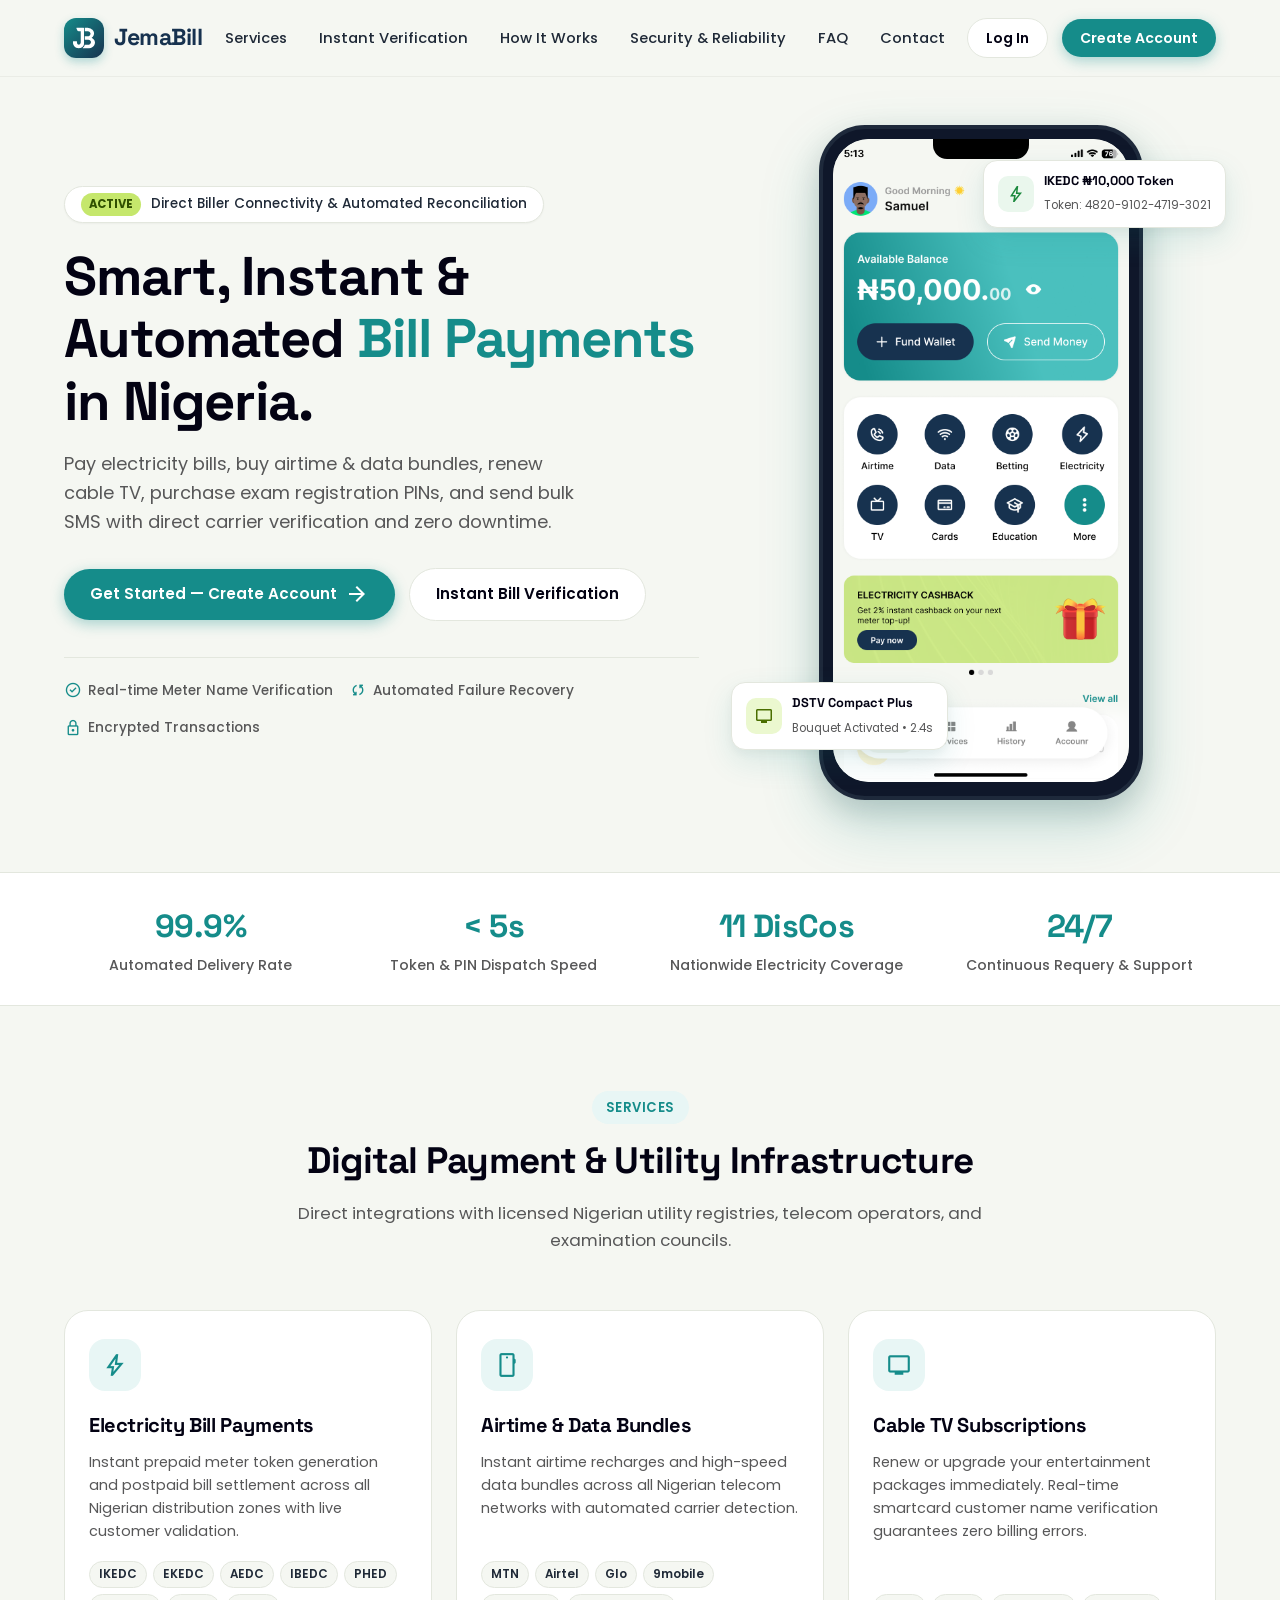
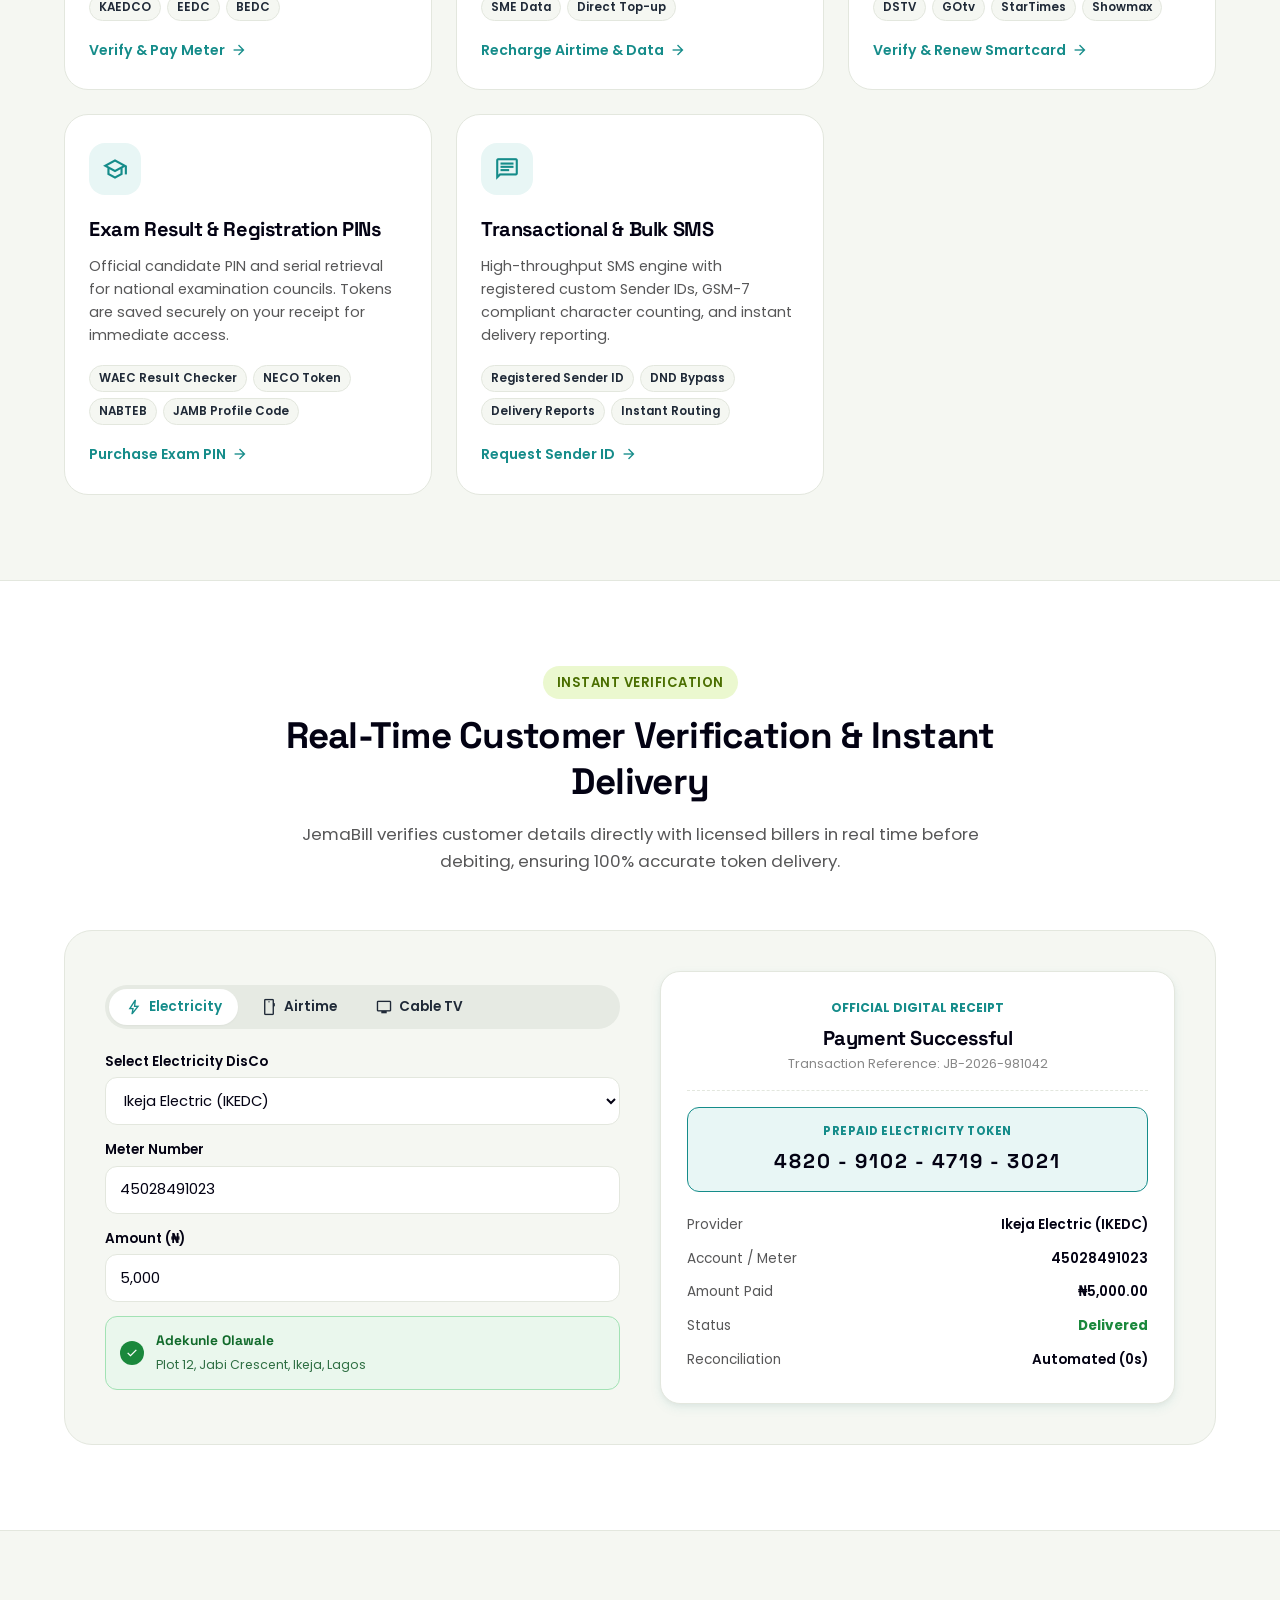
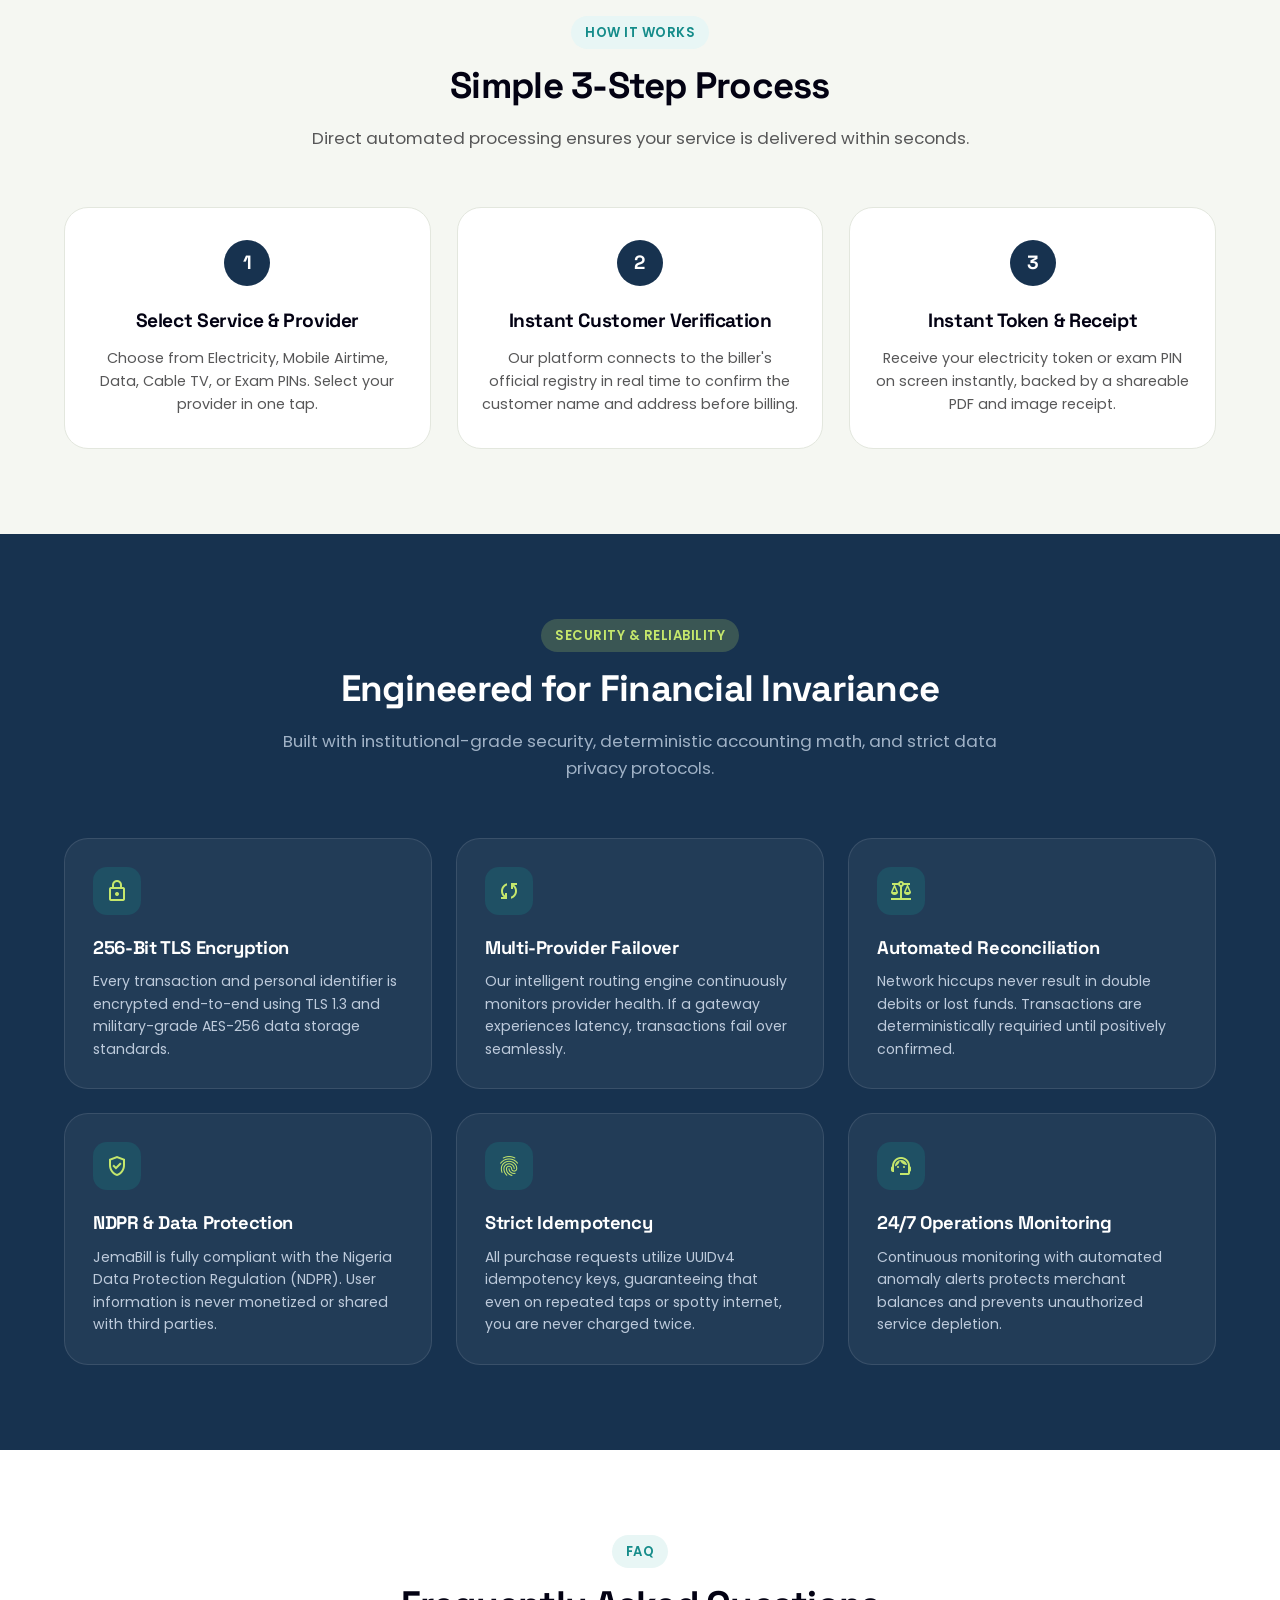
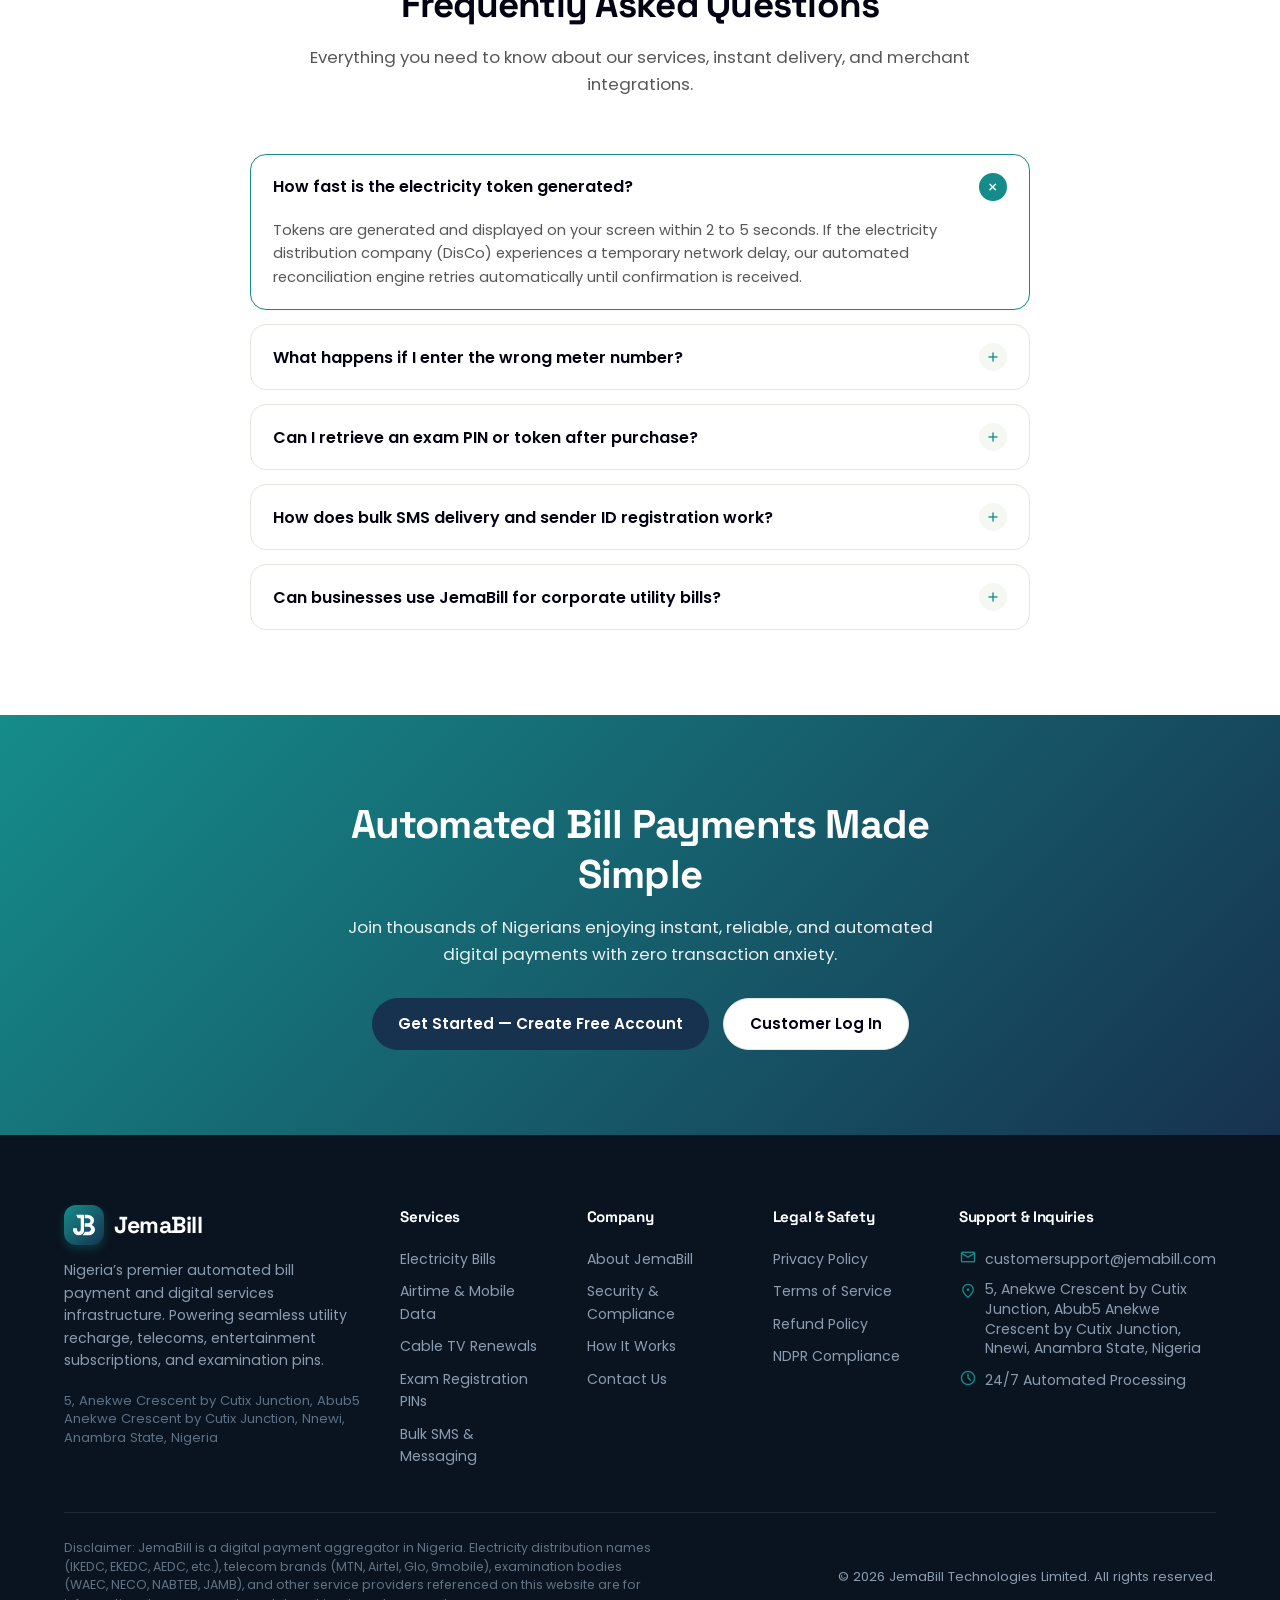
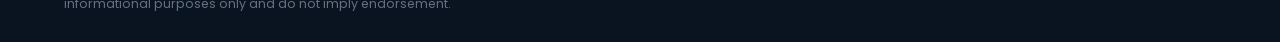
==== commit a3a0e657: "feat(website): compliance upgrade - add login, register and customer portal, scrub all demo referenc" ====
--- a/index.html
+++ b/index.html
@@ -28,7 +28,7 @@
       <nav>
         <ul class="nav-menu">
           <li><a href="#services" class="nav-link">Services</a></li>
-          <li><a href="#demo" class="nav-link">Live Demo</a></li>
+          <li><a href="#verify" class="nav-link">Instant Verification</a></li>
           <li><a href="#how-it-works" class="nav-link">How It Works</a></li>
           <li><a href="#security" class="nav-link">Security & Reliability</a></li>
           <li><a href="#faq" class="nav-link">FAQ</a></li>
@@ -37,8 +37,8 @@
       </nav>
 
       <div class="nav-actions">
-        <a href="#demo" class="btn btn-secondary btn-sm">Try Demo</a>
-        <a href="contact.html" class="btn btn-primary btn-sm">Partner With Us</a>
+        <a href="login.html" class="btn btn-secondary btn-sm">Log In</a>
+        <a href="register.html" class="btn btn-primary btn-sm">Create Account</a>
         <button class="mobile-toggle" id="mobileToggle" aria-label="Toggle menu">
           <span class="material-symbols-outlined">menu</span>
         </button>
@@ -50,15 +50,15 @@
   <div class="mobile-menu" id="mobileMenu">
     <div class="mobile-menu-inner">
       <a href="#services" class="mobile-link">Services</a>
-      <a href="#demo" class="mobile-link">Live Demo</a>
+      <a href="#verify" class="mobile-link">Instant Verification</a>
       <a href="#how-it-works" class="mobile-link">How It Works</a>
       <a href="#security" class="mobile-link">Security & Reliability</a>
       <a href="#faq" class="mobile-link">FAQ</a>
       <a href="services.html" class="mobile-link">Coverage</a>
       <a href="contact.html" class="mobile-link">Contact Us</a>
       <div style="margin-top:10px; display:flex; flex-direction:column; gap:10px;">
-        <a href="#demo" class="btn btn-secondary" style="width:100%; text-align:center;">Try Demo</a>
-        <a href="contact.html" class="btn btn-primary" style="width:100%; text-align:center;">Partner With Us</a>
+        <a href="login.html" class="btn btn-secondary" style="width:100%; text-align:center;">Log In</a>
+        <a href="register.html" class="btn btn-primary" style="width:100%; text-align:center;">Create Account</a>
       </div>
     </div>
   </div>
@@ -81,12 +81,12 @@
         </p>
 
         <div class="hero-actions">
-          <a href="#services" class="btn btn-primary">
-            <span>Explore Services</span>
+          <a href="register.html" class="btn btn-primary">
+            <span>Get Started — Create Account</span>
             <span class="material-symbols-outlined">arrow_forward</span>
           </a>
-          <a href="#demo" class="btn btn-secondary">
-            <span>Test Customer Verification</span>
+          <a href="#verify" class="btn btn-secondary">
+            <span>Instant Bill Verification</span>
           </a>
         </div>
 
@@ -183,8 +183,8 @@
             <span class="biller-chip">EEDC</span>
             <span class="biller-chip">BEDC</span>
           </div>
-          <a href="#demo" class="service-link">
-            <span>Test Meter Validation</span>
+          <a href="#verify" class="service-link">
+            <span>Verify & Pay Meter</span>
             <span class="material-symbols-outlined">arrow_forward</span>
           </a>
         </div>
@@ -203,8 +203,8 @@
             <span class="biller-chip">SME Data</span>
             <span class="biller-chip">Direct Top-up</span>
           </div>
-          <a href="#demo" class="service-link">
-            <span>View Data Bundles</span>
+          <a href="login.html" class="service-link">
+            <span>Recharge Airtime & Data</span>
             <span class="material-symbols-outlined">arrow_forward</span>
           </a>
         </div>
@@ -221,8 +221,8 @@
             <span class="biller-chip">StarTimes</span>
             <span class="biller-chip">Showmax</span>
           </div>
-          <a href="#demo" class="service-link">
-            <span>Verify Smartcard</span>
+          <a href="#verify" class="service-link">
+            <span>Verify & Renew Smartcard</span>
             <span class="material-symbols-outlined">arrow_forward</span>
           </a>
         </div>
@@ -239,8 +239,8 @@
             <span class="biller-chip">NABTEB</span>
             <span class="biller-chip">JAMB Profile Code</span>
           </div>
-          <a href="#demo" class="service-link">
-            <span>Buy Exam PIN</span>
+          <a href="login.html" class="service-link">
+            <span>Purchase Exam PIN</span>
             <span class="material-symbols-outlined">arrow_forward</span>
           </a>
         </div>
@@ -266,12 +266,13 @@
     </div>
   </section>
 
-  <section id="demo" class="demo-section">
+  <!-- ================= INSTANT VERIFICATION & BILL PAY ================= -->
+  <section id="verify" class="demo-section">
     <div class="container">
       <div class="section-header">
-        <span class="section-tag lime">VERIFICATION SIMULATOR</span>
-        <h2>Real-Time Customer Verification</h2>
-        <p>See how JemaBill verifies customer details before debiting, ensuring 100% accurate token delivery.</p>
+        <span class="section-tag lime">INSTANT VERIFICATION</span>
+        <h2>Real-Time Customer Verification & Instant Delivery</h2>
+        <p>JemaBill verifies customer details directly with licensed billers in real time before debiting, ensuring 100% accurate token delivery.</p>
       </div>
 
       <div class="demo-card">
@@ -517,8 +518,8 @@
       <h2>Automated Bill Payments Made Simple</h2>
       <p>Join thousands of Nigerians enjoying instant, reliable, and automated digital payments with zero transaction anxiety.</p>
       <div class="cta-buttons">
-        <a href="#demo" class="btn btn-navy">Test Live Demo</a>
-        <a href="contact.html" class="btn btn-secondary">Contact Support</a>
+        <a href="register.html" class="btn btn-navy">Get Started — Create Free Account</a>
+        <a href="login.html" class="btn btn-secondary">Customer Log In</a>
       </div>
     </div>
   </section>
